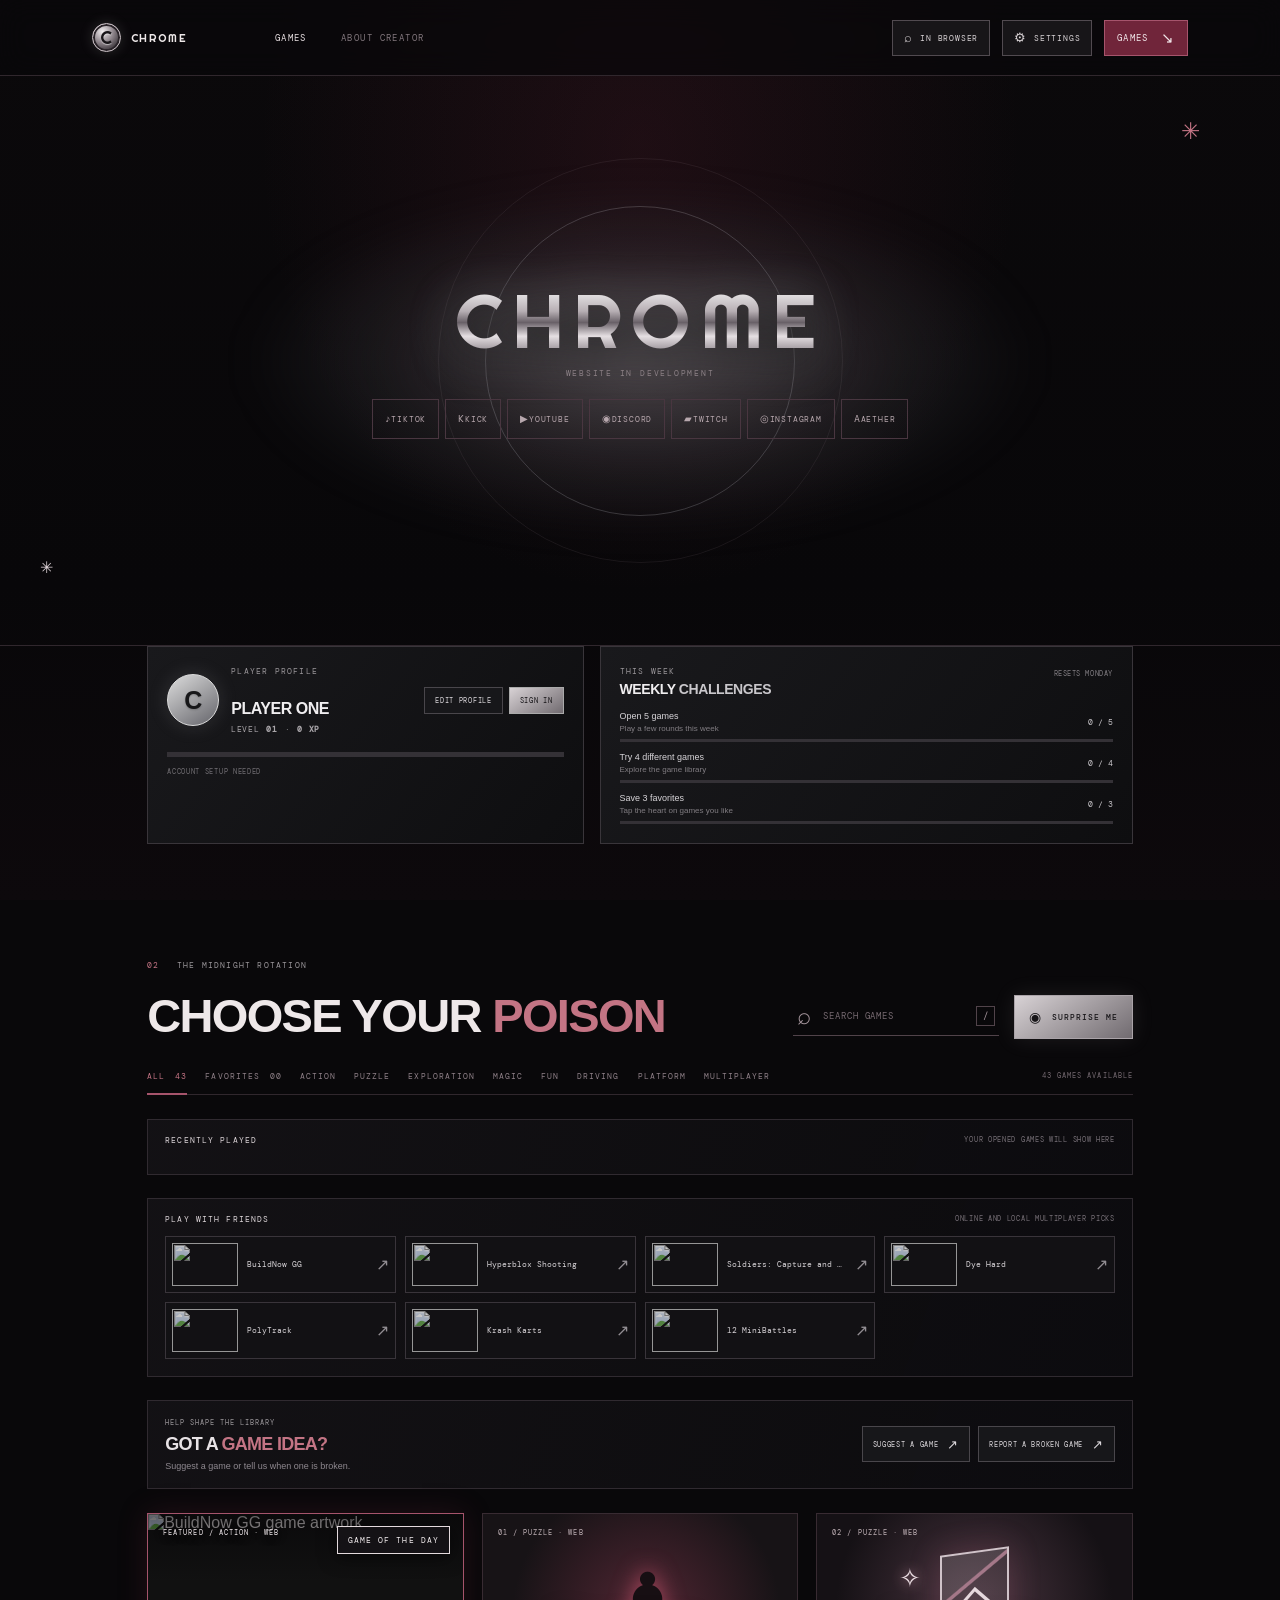
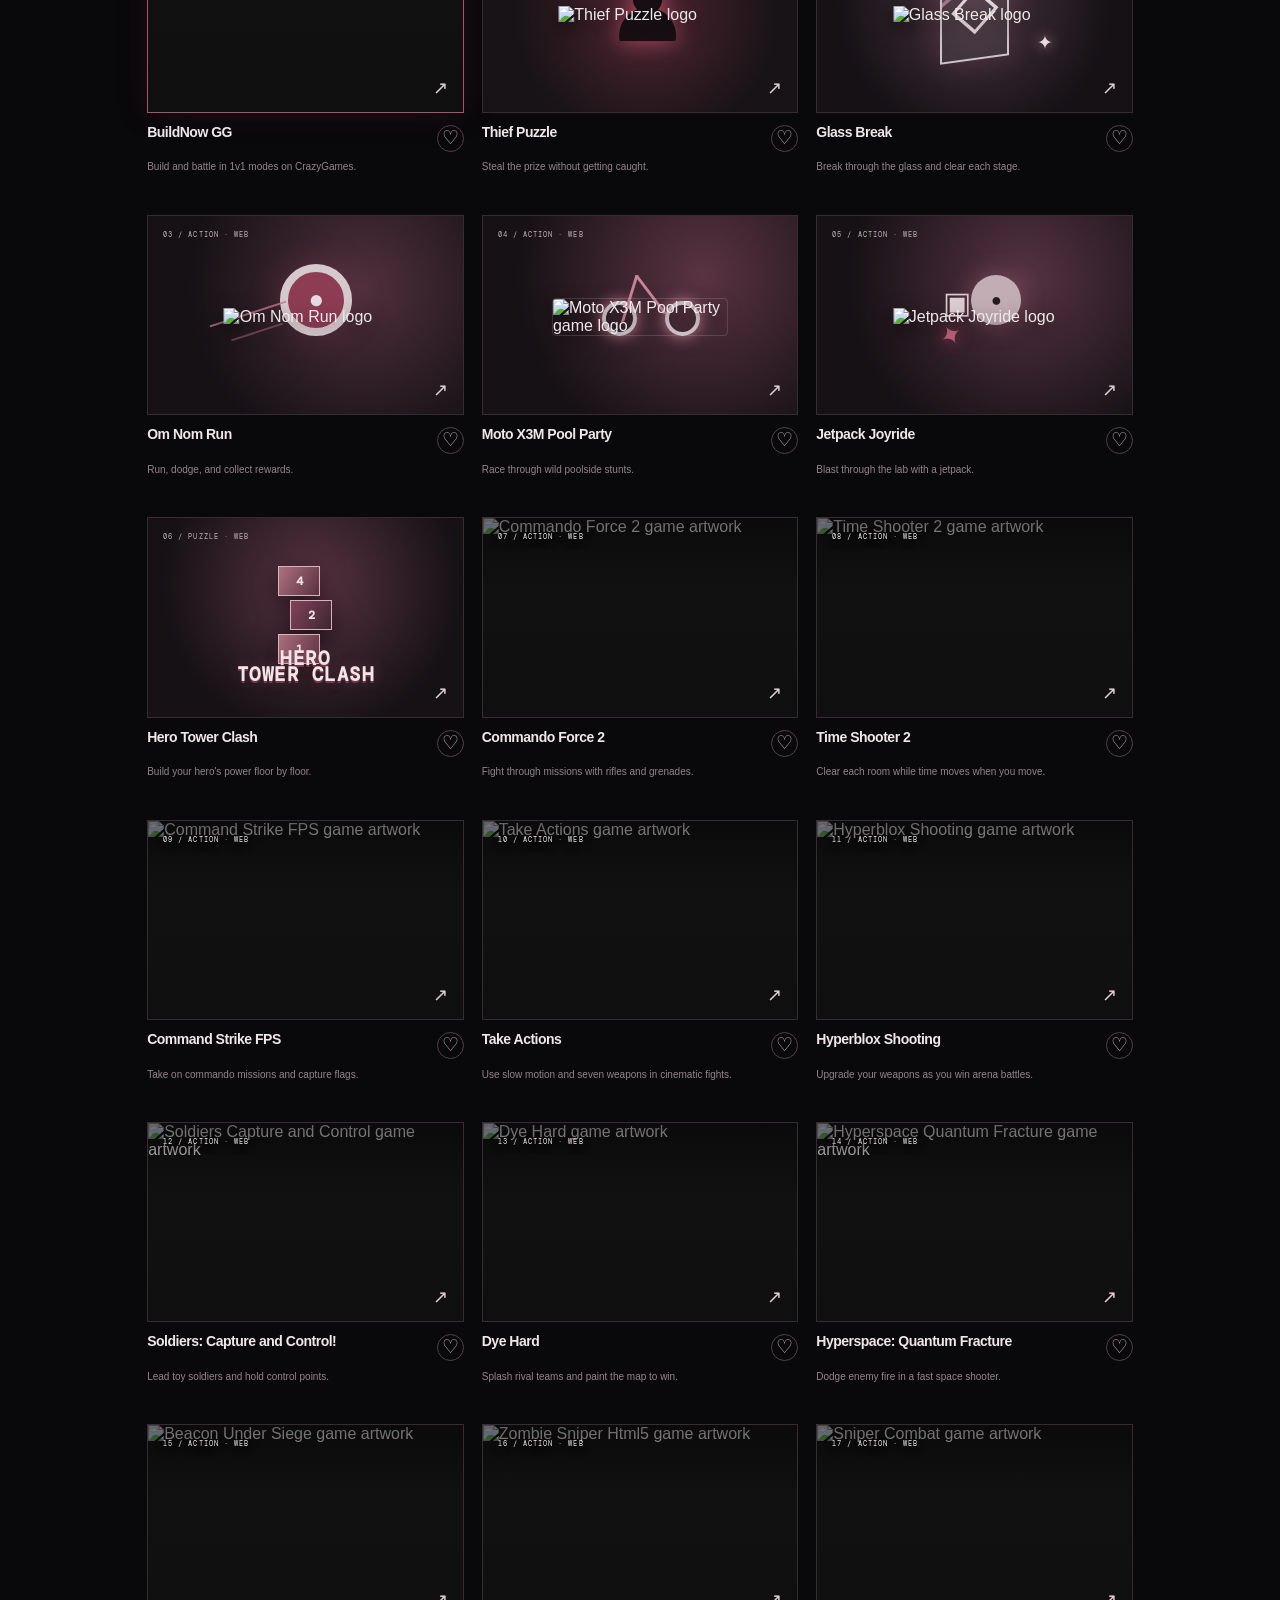
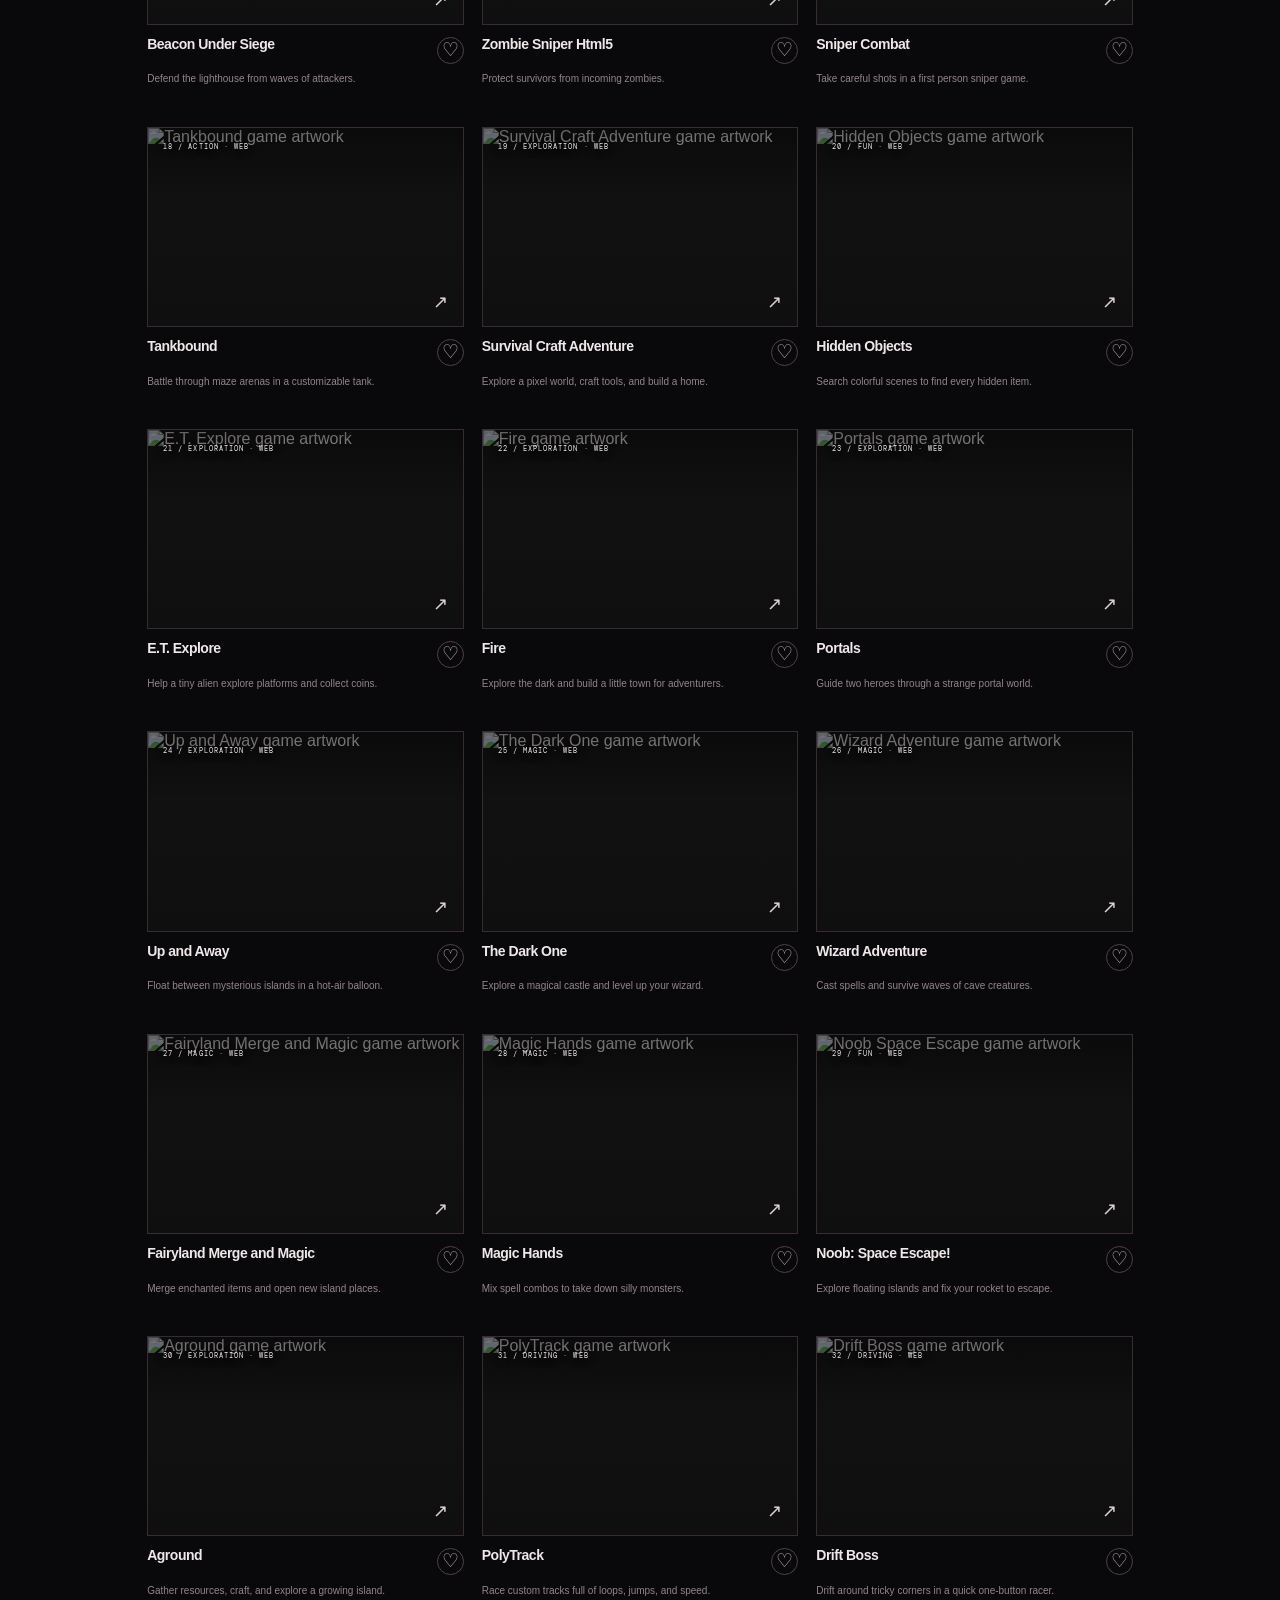
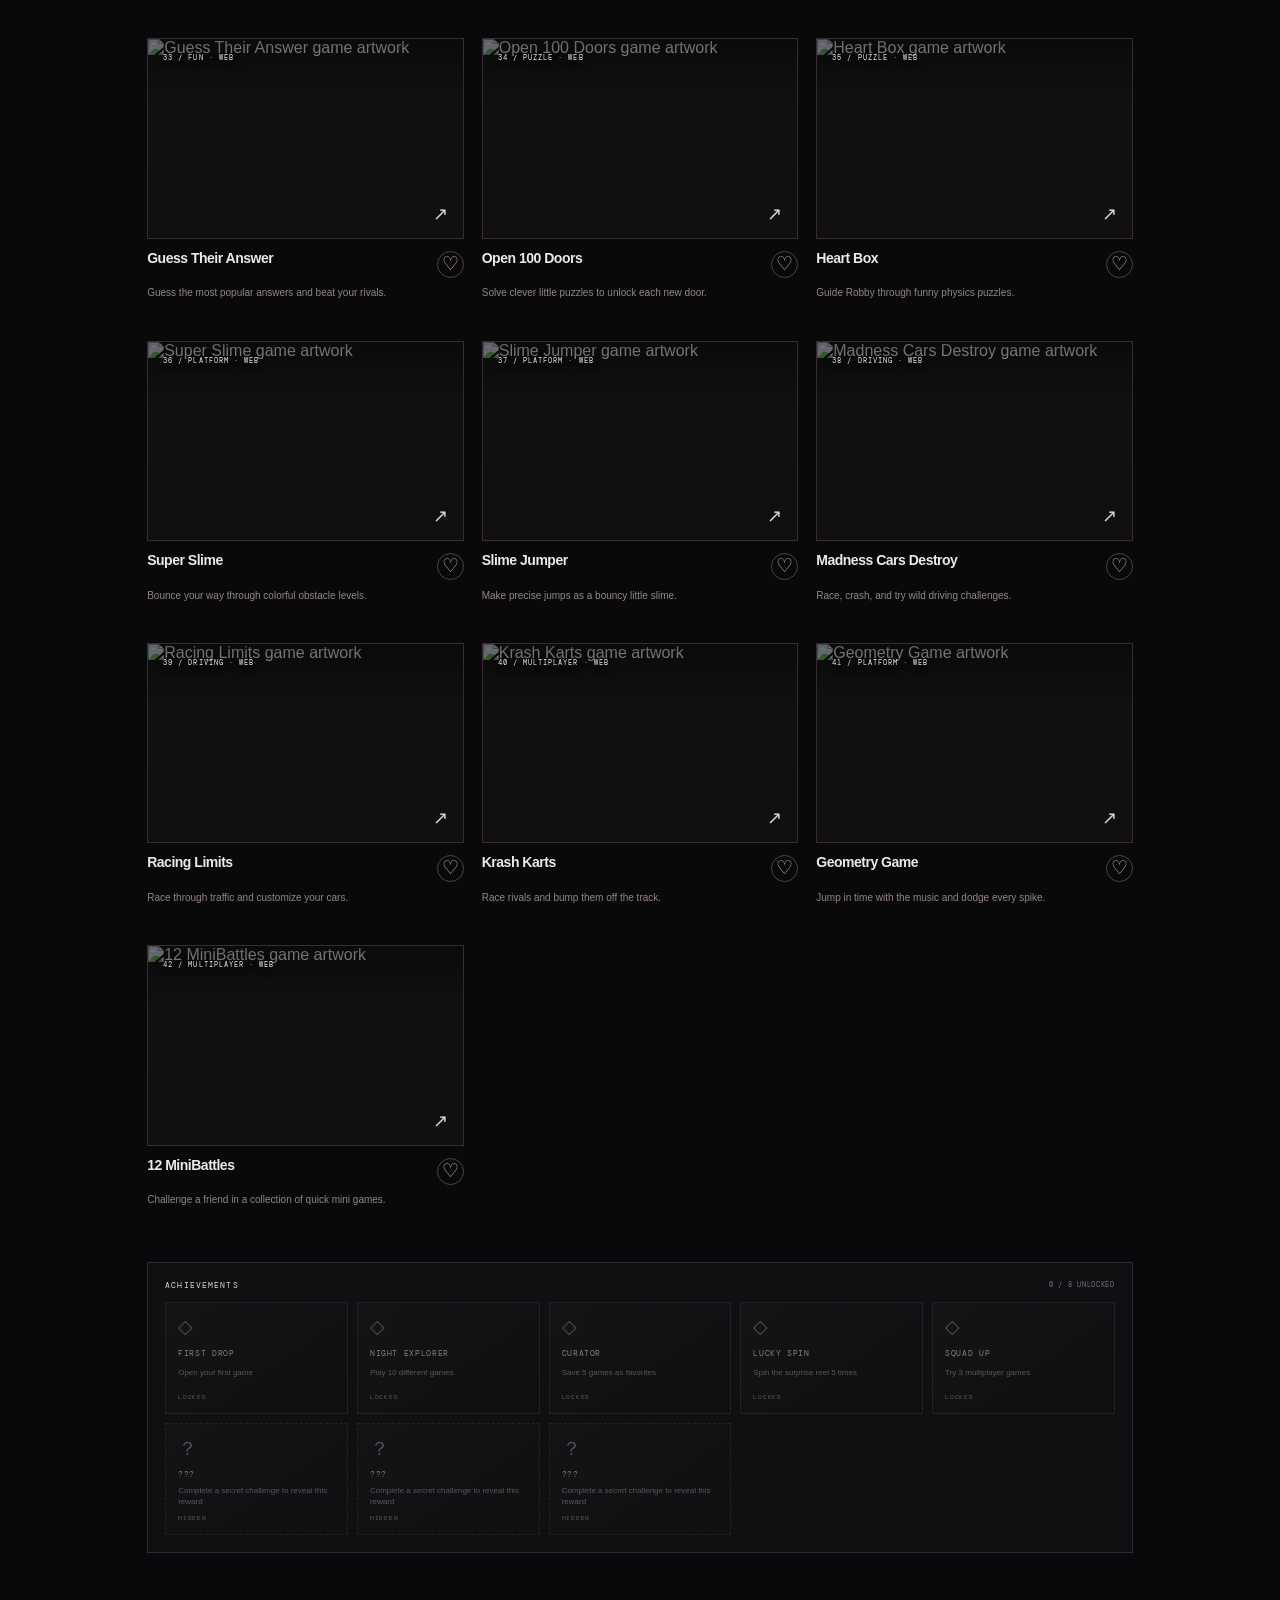
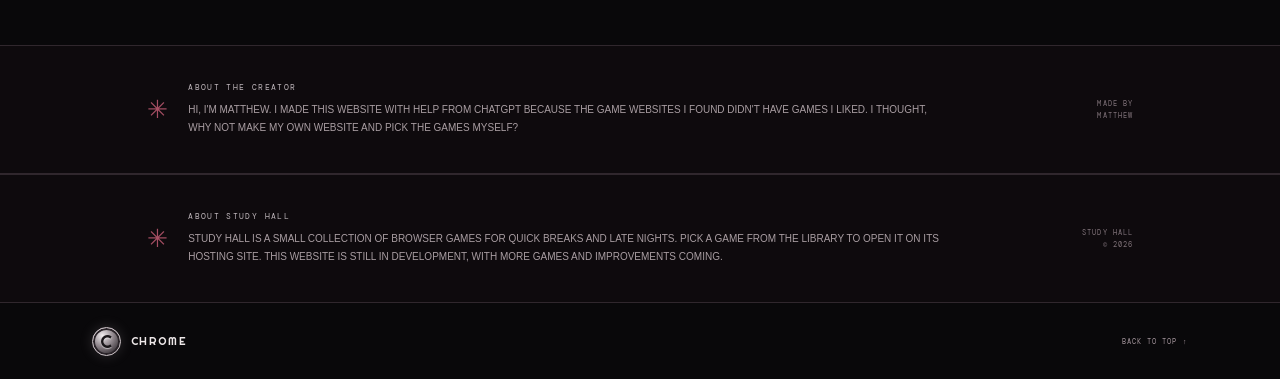
==== chrome.html @ 9272f856 "Refresh CHROME browser script cache" ====
<!doctype html>
<html lang="en">
<head>
  <meta charset="utf-8">
  <meta name="viewport" content="width=device-width, initial-scale=1">
  <meta name="theme-color" content="#100b0e">
  <meta name="description" content="Browser games for after hours.">
  <title>CHROME</title>
  <link rel="preconnect" href="https://fonts.googleapis.com">
  <link rel="preconnect" href="https://fonts.gstatic.com" crossorigin>
  <link href="https://fonts.googleapis.com/css2?family=Bebas+Neue&family=DM+Mono:wght@400;500&family=Righteous&family=Space+Grotesk:wght@400;500;600;700&display=swap" rel="stylesheet">
  <link rel="stylesheet" href="style.css?v=20261030-tabs-v1">
</head>
<body>
  <div class="starfield" aria-hidden="true"></div>
  <header class="topbar">
    <a class="brand" href="#top" aria-label="Chrome home"><span class="brand-mark chrome-mark">C</span><span>CHROME</span></a>
    <nav aria-label="Main navigation"><a class="active" href="#games">GAMES</a><a href="#about-creator">ABOUT CREATOR</a></nav>
    <div class="top-actions"><button class="settings-button in-browser-button" id="in-browser-button" type="button"><span aria-hidden="true">⌕</span> IN BROWSER</button><button class="settings-button" id="settings-button" type="button"><span aria-hidden="true">⚙</span> SETTINGS</button><a class="corner-games" href="#games">GAMES <span>↘</span></a></div>
  </header>

  <main id="top">
    <section class="hero">
      <div class="hero-art" aria-label="Chrome wordmark"><div class="orbit orbit-one"></div><div class="orbit orbit-two"></div><div class="spark s1">✳</div><div class="spark s2">✳</div><div class="chrome-emblem"><span class="chrome-word">CHROME</span><span class="development-note">WEBSITE IN DEVELOPMENT</span><div class="social-links" aria-label="Social media and apps"><a href="https://www.tiktok.com/"><span>♪</span> TIKTOK</a><a href="https://kick.com/"><span>K</span> KICK</a><a href="https://www.youtube.com/"><span>▶</span> YOUTUBE</a><a href="https://discord.com/"><span>◉</span> DISCORD</a><a href="https://www.twitch.tv/"><span>▰</span> TWITCH</a><a href="https://www.instagram.com/"><span>◎</span> INSTAGRAM</a><a href="https://aether.cx/media/tmdb-movie-1083381-backrooms"><span>A</span> AETHER</a></div></div></div>
    </section>

    <section class="player-dashboard" aria-label="Player profile and weekly challenges"><article class="profile-card"><div class="profile-top"><div class="profile-identity"><div class="profile-avatar" id="profile-avatar" aria-hidden="true">C</div><div><p class="eyebrow">PLAYER PROFILE</p><h2 id="profile-name">PLAYER ONE</h2><p class="profile-level">LEVEL <b id="profile-level">01</b><span>·</span><b id="profile-xp">0 XP</b></p></div></div><div class="profile-actions"><button id="edit-profile" class="edit-profile" type="button">EDIT PROFILE</button><button id="account-button" class="edit-profile account-button" type="button">SIGN IN</button></div></div><div class="xp-track" aria-label="Level progress"><span id="xp-fill"></span></div><p class="profile-save-note" id="account-status">PROGRESS SAVED ON THIS DEVICE</p></article><article class="challenge-panel"><div class="challenge-heading"><div><p class="eyebrow">THIS WEEK</p><h2>WEEKLY <em>CHALLENGES</em></h2></div><span class="challenge-reset">RESETS MONDAY</span></div><div id="challenge-list" class="challenge-list"></div></article></section>

    <section class="games-section" id="games">
      <div class="section-head"><div><p class="eyebrow"><span>02</span> THE MIDNIGHT ROTATION</p><h2>CHOOSE YOUR <em>POISON</em></h2></div><div class="section-tools"><label class="search"><span>⌕</span><input id="search" type="search" placeholder="SEARCH GAMES" aria-label="Search games"><kbd>/</kbd></label><button class="surprise-button" id="surprise-button" type="button"><span aria-hidden="true">◉</span> SURPRISE ME</button></div></div>
      <div class="filters" role="group" aria-label="Game collection"><button class="filter selected" data-filter="all">ALL <small>43</small></button><button class="filter" data-filter="favorites">FAVORITES <small class="favorite-count">00</small></button><button class="filter" data-filter="action">ACTION</button><button class="filter" data-filter="puzzle">PUZZLE</button><button class="filter" data-filter="exploration">EXPLORATION</button><button class="filter" data-filter="magic">MAGIC</button><button class="filter" data-filter="fun">FUN</button><button class="filter" data-filter="driving">DRIVING</button><button class="filter" data-filter="platform">PLATFORM</button><button class="filter" data-filter="multiplayer">MULTIPLAYER</button><span class="results">43 GAMES AVAILABLE</span></div>
      <section class="recent-section" aria-labelledby="recent-title"><div class="recent-head"><h3 id="recent-title">RECENTLY PLAYED</h3><span id="recent-note">YOUR OPENED GAMES WILL SHOW HERE</span></div><div class="recent-grid" id="recent-grid"></div></section>
      <section class="friends-section" aria-labelledby="friends-title"><div class="recent-head"><h3 id="friends-title">PLAY WITH FRIENDS</h3><span>ONLINE AND LOCAL MULTIPLAYER PICKS</span></div><div class="friends-grid" id="multiplayer-grid"></div></section>
      <section class="feedback-section" aria-labelledby="feedback-title"><div><p class="eyebrow">HELP SHAPE THE LIBRARY</p><h3 id="feedback-title">GOT A <em>GAME IDEA?</em></h3><p>Suggest a game or tell us when one is broken.</p></div><div class="feedback-actions"><button id="suggest-game-button" class="edit-profile" type="button">SUGGEST A GAME <span>↗</span></button><button id="report-game-button" class="edit-profile" type="button">REPORT A BROKEN GAME <span>↗</span></button></div></section>
      <div class="grid compact" id="game-grid">
        <article class="game-card game-of-day" data-category="action" data-name="action multiplayer buildnow gg shooter building"><a class="card-art photo-card" href="https://www.crazygames.com/game/buildnow-gg" target="_blank" rel="noopener noreferrer" aria-label="Play BuildNow GG, game of the day"><img class="game-photo" src="https://imgs.crazygames.com/buildnow-gg_16x9/20251229084241/buildnow-gg_16x9-cover?fit=crop&amp;height=630&amp;metadata=none&amp;quality=100&amp;width=1200" alt="BuildNow GG game artwork" loading="lazy"><span class="game-day-badge">GAME OF THE DAY</span><span class="art-label">FEATURED / ACTION · WEB</span><span class="art-arrow">↗</span></a><div class="card-meta"><div><h3>BuildNow GG</h3><p>Build and battle in 1v1 modes on CrazyGames.</p></div><span class="play-icon">↗</span></div></article>
        <article class="game-card" data-category="puzzle" data-name="thief puzzle"><a class="card-art art-thief" href="https://play.famobi.com/thief-puzzle" target="_blank" rel="noopener noreferrer" aria-label="Play Thief Puzzle"><span class="art-label">01 / PUZZLE · WEB</span><div class="thief-silhouette">♟</div><img class="game-logo" src="https://ik.imagekit.io/sjyfpsp1n/marketing/featuredGames/thief-puzzle/logo.png" alt="Thief Puzzle logo" loading="lazy"><span class="art-arrow">↗</span></a><div class="card-meta"><div><h3>Thief Puzzle</h3><p>Steal the prize without getting caught.</p></div><span class="play-icon">↗</span></div></article>
        <article class="game-card" data-category="puzzle" data-name="glass break"><a class="card-art art-glass" href="https://play.famobi.com/glass-break" target="_blank" rel="noopener noreferrer" aria-label="Play Glass Break"><span class="art-label">02 / PUZZLE · WEB</span><span class="glass-pane">◇</span><span class="glass-shard shard-one">✧</span><span class="glass-shard shard-two">✦</span><img class="game-logo" src="https://ik.imagekit.io/sjyfpsp1n/marketing/featuredGames/glass-break/logo.png" alt="Glass Break logo" loading="lazy"><span class="art-arrow">↗</span></a><div class="card-meta"><div><h3>Glass Break</h3><p>Break through the glass and clear each stage.</p></div><span class="play-icon">↗</span></div></article>
        <article class="game-card" data-category="action" data-name="om nom run runner"><a class="card-art art-omnom" href="https://play.famobi.com/om-nom-run" target="_blank" rel="noopener noreferrer" aria-label="Play Om Nom Run"><span class="art-label">03 / ACTION · WEB</span><span class="omnom-character">●</span><span class="run-trail trail-one"></span><span class="run-trail trail-two"></span><img class="game-logo" src="https://ik.imagekit.io/sjyfpsp1n/marketing/featuredGames/om-nom-run/logo.png?v2" alt="Om Nom Run logo" loading="lazy"><span class="art-arrow">↗</span></a><div class="card-meta"><div><h3>Om Nom Run</h3><p>Run, dodge, and collect rewards.</p></div><span class="play-icon">↗</span></div></article>
        <article class="game-card" data-category="action" data-name="moto x3m pool party motorcycle"><a class="card-art art-moto" href="https://play.famobi.com/moto-x3m-pool-party" target="_blank" rel="noopener noreferrer" aria-label="Play Moto X3M Pool Party"><span class="art-label">04 / ACTION · WEB</span><span class="moto-wheel wheel-one"></span><span class="moto-wheel wheel-two"></span><span class="moto-frame">╱╲</span><img class="game-logo moto-logo" src="https://img.cdn.famobi.com/portal/html5games/images/tmp/MotoX3mPoolPartyTeaser.jpg" alt="Moto X3M Pool Party game logo" loading="lazy"><span class="art-arrow">↗</span></a><div class="card-meta"><div><h3>Moto X3M Pool Party</h3><p>Race through wild poolside stunts.</p></div><span class="play-icon">↗</span></div></article>
        <article class="game-card" data-category="action" data-name="jetpack joyride endless runner"><a class="card-art art-jetpack" href="https://openhtml5games.com/play/jetpack-joyride-pcp" target="_blank" rel="noopener noreferrer" aria-label="Play Jetpack Joyride"><span class="art-label">05 / ACTION · WEB</span><span class="jetpack-flame">✦</span><span class="jetpack-pack">▣</span><span class="jetpack-runner">●</span><img class="game-logo" src="https://www.vhv.rs/dpng/d/314-3144419_jetpack-joyride-logo-transparent-hd-png-download.png" alt="Jetpack Joyride logo" loading="lazy"><span class="art-arrow">↗</span></a><div class="card-meta"><div><h3>Jetpack Joyride</h3><p>Blast through the lab with a jetpack.</p></div><span class="play-icon">↗</span></div></article>
        <article class="game-card" data-category="puzzle" data-name="hero tower clash math tower"><a class="card-art art-hero-tower" href="https://www.y8.com/games/hero_tower_clash" target="_blank" rel="noopener noreferrer" aria-label="Play Hero Tower Clash"><span class="art-label">06 / PUZZLE · WEB</span><span class="tower-stack"><i>4</i><i>2</i><i>1</i></span><span class="hero-tower-logo">HERO<br>TOWER CLASH</span><span class="art-arrow">↗</span></a><div class="card-meta"><div><h3>Hero Tower Clash</h3><p>Build your hero's power floor by floor.</p></div><span class="play-icon">↗</span></div></article>
        <article class="game-card" data-category="action" data-name="action fps shooter commando"><a class="card-art photo-card" href="https://www.y8.com/games/commando_force_2" target="_blank" rel="noopener noreferrer" aria-label="Play Commando Force 2"><img class="game-photo" src="https://cdn2.y8.com/cloudimage/412987/file/w380h285_webp-783a4650a756daac42bd37160ad5b52d.webp" alt="Commando Force 2 game artwork" loading="lazy"><span class="art-label">07 / ACTION · WEB</span><span class="art-arrow">↗</span></a><div class="card-meta"><div><h3>Commando Force 2</h3><p>Fight through missions with rifles and grenades.</p></div><span class="play-icon">↗</span></div></article>
        <article class="game-card" data-category="action" data-name="action fps shooter time"><a class="card-art photo-card" href="https://www.y8.com/games/time_shooter_2" target="_blank" rel="noopener noreferrer" aria-label="Play Time Shooter 2"><img class="game-photo" src="https://cdn2.y8.com/cloudimage/12407/file/w380h285_webp-2c04c01c9452a07173ac585e3efae030.webp" alt="Time Shooter 2 game artwork" loading="lazy"><span class="art-label">08 / ACTION · WEB</span><span class="art-arrow">↗</span></a><div class="card-meta"><div><h3>Time Shooter 2</h3><p>Clear each room while time moves when you move.</p></div><span class="play-icon">↗</span></div></article>
        <article class="game-card" data-category="action" data-name="action fps shooter commando"><a class="card-art photo-card" href="https://www.crazygames.com/game/command-strike-fps-iqh" target="_blank" rel="noopener noreferrer" aria-label="Play Command Strike FPS"><img class="game-photo" src="https://core.onlinegamesspot.com/storage/seo/01KNGSGE9YDT3BA37DMR0DE1HD.webp" alt="Command Strike FPS game artwork" loading="lazy"><span class="art-label">09 / ACTION · WEB</span><span class="art-arrow">↗</span></a><div class="card-meta"><div><h3>Command Strike FPS</h3><p>Take on commando missions and capture flags.</p></div><span class="play-icon">↗</span></div></article>
        <article class="game-card" data-category="action" data-name="action shooter third person"><a class="card-art photo-card" href="https://www.crazygames.com/game/take-actions" target="_blank" rel="noopener noreferrer" aria-label="Play Take Actions"><img class="game-photo" src="https://imgs.crazygames.com/take-actions_16x9/20251104044514/take-actions_16x9-cover?height=1200&amp;metadata=none&amp;quality=80" alt="Take Actions game artwork" loading="lazy"><span class="art-label">10 / ACTION · WEB</span><span class="art-arrow">↗</span></a><div class="card-meta"><div><h3>Take Actions</h3><p>Use slow motion and seven weapons in cinematic fights.</p></div><span class="play-icon">↗</span></div></article>
        <article class="game-card" data-category="action" data-name="action shooter multiplayer fps"><a class="card-art photo-card" href="https://www.crazygames.com/game/hyperblox-shooting" target="_blank" rel="noopener noreferrer" aria-label="Play Hyperblox Shooting"><img class="game-photo" src="https://imgs.crazygames.com/hyperblox-shooting_16x9/20250505053944/hyperblox-shooting_16x9-cover?fit=crop&amp;height=630&amp;metadata=none&amp;quality=85&amp;width=1200" alt="Hyperblox Shooting game artwork" loading="lazy"><span class="art-label">11 / ACTION · WEB</span><span class="art-arrow">↗</span></a><div class="card-meta"><div><h3>Hyperblox Shooting</h3><p>Upgrade your weapons as you win arena battles.</p></div><span class="play-icon">↗</span></div></article>
        <article class="game-card" data-category="action" data-name="action shooter soldiers strategy"><a class="card-art photo-card" href="https://www.crazygames.com/game/soldiers---capture-and-control" target="_blank" rel="noopener noreferrer" aria-label="Play Soldiers: Capture and Control"><img class="game-photo" src="https://sgames.org/image/game/da9c12d7-5107-4a84-a447-e582f19bb286.jpg" alt="Soldiers Capture and Control game artwork" loading="lazy"><span class="art-label">12 / ACTION · WEB</span><span class="art-arrow">↗</span></a><div class="card-meta"><div><h3>Soldiers: Capture and Control!</h3><p>Lead toy soldiers and hold control points.</p></div><span class="play-icon">↗</span></div></article>
        <article class="game-card" data-category="action" data-name="action shooter paintball multiplayer"><a class="card-art photo-card" href="https://www.crazygames.com/game/dye-hard" target="_blank" rel="noopener noreferrer" aria-label="Play Dye Hard"><img class="game-photo" src="https://imgs.crazygames.com/dye-hard_16x9/20260602092725/dye-hard_16x9-cover?height=1200&amp;metadata=none&amp;quality=80" alt="Dye Hard game artwork" loading="lazy"><span class="art-label">13 / ACTION · WEB</span><span class="art-arrow">↗</span></a><div class="card-meta"><div><h3>Dye Hard</h3><p>Splash rival teams and paint the map to win.</p></div><span class="play-icon">↗</span></div></article>
        <article class="game-card" data-category="action" data-name="action shooter space bullet hell"><a class="card-art photo-card" href="https://www.crazygames.com/game/hyperspace---quantum-fracture-fez" target="_blank" rel="noopener noreferrer" aria-label="Play Hyperspace: Quantum Fracture"><img class="game-photo" src="https://imgs.crazygames.com/hyperspace---quantum-fracture-fez_16x9/20250402083340/hyperspace---quantum-fracture-fez_16x9-cover?height=1200&amp;metadata=none&amp;quality=80" alt="Hyperspace Quantum Fracture game artwork" loading="lazy"><span class="art-label">14 / ACTION · WEB</span><span class="art-arrow">↗</span></a><div class="card-meta"><div><h3>Hyperspace: Quantum Fracture</h3><p>Dodge enemy fire in a fast space shooter.</p></div><span class="play-icon">↗</span></div></article>
        <article class="game-card" data-category="action" data-name="action shooter tower defense"><a class="card-art photo-card" href="https://www.crazygames.com/game/beacon-under-siege" target="_blank" rel="noopener noreferrer" aria-label="Play Beacon Under Siege"><img class="game-photo" src="https://imgs.crazygames.com/beacon-under-siege_16x9/20260625095608/beacon-under-siege_16x9-cover?fit=crop&amp;height=630&amp;metadata=none&amp;quality=85&amp;width=1200" alt="Beacon Under Siege game artwork" loading="lazy"><span class="art-label">15 / ACTION · WEB</span><span class="art-arrow">↗</span></a><div class="card-meta"><div><h3>Beacon Under Siege</h3><p>Defend the lighthouse from waves of attackers.</p></div><span class="play-icon">↗</span></div></article>
        <article class="game-card" data-category="action" data-name="action shooter sniper zombie"><a class="card-art photo-card" href="https://www.y8.com/games/zombie_sniper" target="_blank" rel="noopener noreferrer" aria-label="Play Zombie Sniper Html5"><img class="game-photo" src="https://cdn2.y8.com/cloudimage/31135/file/w380h285_webp-4441f187250c9caab54fbd7deadd491e.webp" alt="Zombie Sniper Html5 game artwork" loading="lazy"><span class="art-label">16 / ACTION · WEB</span><span class="art-arrow">↗</span></a><div class="card-meta"><div><h3>Zombie Sniper Html5</h3><p>Protect survivors from incoming zombies.</p></div><span class="play-icon">↗</span></div></article>
        <article class="game-card" data-category="action" data-name="action shooter sniper fps"><a class="card-art photo-card" href="https://www.y8.com/games/sniper_combat" target="_blank" rel="noopener noreferrer" aria-label="Play Sniper Combat"><img class="game-photo" src="https://cdn2.y8.com/cloudimage/23901/file/w380h285_webp-a17223e89c80c492c5cbcf6a9eb6decb.webp" alt="Sniper Combat game artwork" loading="lazy"><span class="art-label">17 / ACTION · WEB</span><span class="art-arrow">↗</span></a><div class="card-meta"><div><h3>Sniper Combat</h3><p>Take careful shots in a first person sniper game.</p></div><span class="play-icon">↗</span></div></article>
        <article class="game-card" data-category="action" data-name="action shooter tank war"><a class="card-art photo-card" href="https://www.y8.com/games/tankbound" target="_blank" rel="noopener noreferrer" aria-label="Play Tankbound"><img class="game-photo" src="https://cdn2.y8.com/cloudimage/403443/file/w380h285_webp-e6812ad4c7e5c594be374d59df237d89.webp" alt="Tankbound game artwork" loading="lazy"><span class="art-label">18 / ACTION · WEB</span><span class="art-arrow">↗</span></a><div class="card-meta"><div><h3>Tankbound</h3><p>Battle through maze arenas in a customizable tank.</p></div><span class="play-icon">↗</span></div></article>
        <article class="game-card" data-category="exploration" data-name="exploration adventure crafting survival"><a class="card-art photo-card" href="https://www.crazygames.com/game/survival-craft-adventure" target="_blank" rel="noopener noreferrer" aria-label="Play Survival Craft Adventure"><img class="game-photo" src="https://imgs.crazygames.com/survival-craft-adventure_16x9/20240126052113/survival-craft-adventure_16x9-cover?height=1200&amp;metadata=none&amp;quality=80" alt="Survival Craft Adventure game artwork" loading="lazy"><span class="art-label">19 / EXPLORATION · WEB</span><span class="art-arrow">↗</span></a><div class="card-meta"><div><h3>Survival Craft Adventure</h3><p>Explore a pixel world, craft tools, and build a home.</p></div><span class="play-icon">↗</span></div></article>
        <article class="game-card" data-category="fun" data-name="fun exploration hidden objects puzzle"><a class="card-art photo-card" href="https://www.crazygames.com/game/hidden-objects" target="_blank" rel="noopener noreferrer" aria-label="Play Hidden Objects"><img class="game-photo" src="https://imgs.crazygames.com/hidden-objects_1x1/20250505042912/hidden-objects_1x1-cover?format=auto&amp;metadata=none&amp;quality=100&amp;width=1200" alt="Hidden Objects game artwork" loading="lazy"><span class="art-label">20 / FUN · WEB</span><span class="art-arrow">↗</span></a><div class="card-meta"><div><h3>Hidden Objects</h3><p>Search colorful scenes to find every hidden item.</p></div><span class="play-icon">↗</span></div></article>
        <article class="game-card" data-category="exploration" data-name="exploration alien platform adventure"><a class="card-art photo-card" href="https://www.y8.com/games/e_t_explore" target="_blank" rel="noopener noreferrer" aria-label="Play E.T. Explore"><img class="game-photo" src="https://cdn2.y8.com/cloudimage/52911/file/w380h285_webp-29b66a169690a3001f1dc50a6667fb7f.webp" alt="E.T. Explore game artwork" loading="lazy"><span class="art-label">21 / EXPLORATION · WEB</span><span class="art-arrow">↗</span></a><div class="card-meta"><div><h3>E.T. Explore</h3><p>Help a tiny alien explore platforms and collect coins.</p></div><span class="play-icon">↗</span></div></article>
        <article class="game-card" data-category="exploration" data-name="exploration fire town building adventure"><a class="card-art photo-card" href="https://www.y8.com/games/fire_exploration" target="_blank" rel="noopener noreferrer" aria-label="Play Fire"><img class="game-photo" src="https://cdn2.y8.com/cloudimage/2841/file/w380h285_webp-3d1478f49137ecbd15e99029dc8e402d.webp" alt="Fire game artwork" loading="lazy"><span class="art-label">22 / EXPLORATION · WEB</span><span class="art-arrow">↗</span></a><div class="card-meta"><div><h3>Fire</h3><p>Explore the dark and build a little town for adventurers.</p></div><span class="play-icon">↗</span></div></article>
        <article class="game-card" data-category="exploration" data-name="exploration portals platform puzzle"><a class="card-art photo-card" href="https://www.y8.com/games/portals_html5" target="_blank" rel="noopener noreferrer" aria-label="Play Portals"><img class="game-photo" src="https://cdn2.y8.com/cloudimage/23285/file/w380h285_webp-1ee05b41fd8ce5d17334f38f80e30e63.webp" alt="Portals game artwork" loading="lazy"><span class="art-label">23 / EXPLORATION · WEB</span><span class="art-arrow">↗</span></a><div class="card-meta"><div><h3>Portals</h3><p>Guide two heroes through a strange portal world.</p></div><span class="play-icon">↗</span></div></article>
        <article class="game-card" data-category="exploration" data-name="exploration flying balloon islands adventure"><a class="card-art photo-card" href="https://www.y8.com/games/up_and_away_html5" target="_blank" rel="noopener noreferrer" aria-label="Play Up and Away"><img class="game-photo" src="https://img.y8.com/cloud/v2-y8-thumbs-small-thumbnails-001/180995/small.gif" alt="Up and Away game artwork" loading="lazy"><span class="art-label">24 / EXPLORATION · WEB</span><span class="art-arrow">↗</span></a><div class="card-meta"><div><h3>Up and Away</h3><p>Float between mysterious islands in a hot-air balloon.</p></div><span class="play-icon">↗</span></div></article>
        <article class="game-card" data-category="magic" data-name="magic wizard fantasy adventure"><a class="card-art photo-card" href="https://www.y8.com/games/the_dark_one" target="_blank" rel="noopener noreferrer" aria-label="Play The Dark One"><img class="game-photo" src="https://cdn2.y8.com/cloudimage/14059/file/w180h135_webp-212372fd2884baa06c7db3b80fed1258.webp" alt="The Dark One game artwork" loading="lazy"><span class="art-label">25 / MAGIC · WEB</span><span class="art-arrow">↗</span></a><div class="card-meta"><div><h3>The Dark One</h3><p>Explore a magical castle and level up your wizard.</p></div><span class="play-icon">↗</span></div></article>
        <article class="game-card" data-category="magic" data-name="magic wizard adventure monsters"><a class="card-art photo-card" href="https://www.y8.com/games/wizard_adventure" target="_blank" rel="noopener noreferrer" aria-label="Play Wizard Adventure"><img class="game-photo" src="https://cdn2.y8.com/cloudimage/15691/file/w380h285_webp-d19821ce3a5e89c27cb042d6a17bba81.webp" alt="Wizard Adventure game artwork" loading="lazy"><span class="art-label">26 / MAGIC · WEB</span><span class="art-arrow">↗</span></a><div class="card-meta"><div><h3>Wizard Adventure</h3><p>Cast spells and survive waves of cave creatures.</p></div><span class="play-icon">↗</span></div></article>
        <article class="game-card" data-category="magic" data-name="magic fairies fairyland merge adventure"><a class="card-art photo-card" href="https://www.y8.com/games/fairyland_merge_magic" target="_blank" rel="noopener noreferrer" aria-label="Play Fairyland Merge and Magic"><img class="game-photo" src="https://cdn2.y8.com/cloudimage/35913/file/w380h285_webp-7fd7db20e164aeeb7d07dcd510ea2eb7.webp" alt="Fairyland Merge and Magic game artwork" loading="lazy"><span class="art-label">27 / MAGIC · WEB</span><span class="art-arrow">↗</span></a><div class="card-meta"><div><h3>Fairyland Merge and Magic</h3><p>Merge enchanted items and open new island places.</p></div><span class="play-icon">↗</span></div></article>
        <article class="game-card" data-category="magic" data-name="magic hands wizard spells fun"><a class="card-art photo-card" href="https://www.crazygames.com/game/magic-hands" target="_blank" rel="noopener noreferrer" aria-label="Play Magic Hands"><img class="game-photo" src="https://imgs.crazygames.com/magic-hands_16x9/20260120122716/magic-hands_16x9-cover?fit=crop&amp;height=630&amp;metadata=none&amp;quality=100&amp;width=1200" alt="Magic Hands game artwork" loading="lazy"><span class="art-label">28 / MAGIC · WEB</span><span class="art-arrow">↗</span></a><div class="card-meta"><div><h3>Magic Hands</h3><p>Mix spell combos to take down silly monsters.</p></div><span class="play-icon">↗</span></div></article>
        <article class="game-card" data-category="fun" data-name="fun exploration space escape crafting"><a class="card-art photo-card" href="https://www.crazygames.com/game/noob-space-escape-hni" target="_blank" rel="noopener noreferrer" aria-label="Play Noob: Space Escape"><img class="game-photo" src="https://imgs.crazygames.com/noob-space-escape-hni_16x9/20250912061420/noob-space-escape-hni_16x9-cover?height=1200&amp;metadata=none&amp;quality=80" alt="Noob Space Escape game artwork" loading="lazy"><span class="art-label">29 / FUN · WEB</span><span class="art-arrow">↗</span></a><div class="card-meta"><div><h3>Noob: Space Escape!</h3><p>Explore floating islands and fix your rocket to escape.</p></div><span class="play-icon">↗</span></div></article>
        <article class="game-card" data-category="exploration" data-name="exploration survival crafting adventure"><a class="card-art photo-card" href="https://www.crazygames.com/game/aground" target="_blank" rel="noopener noreferrer" aria-label="Play Aground"><img class="game-photo" src="https://images.squarespace-cdn.com/content/v1/58bc9fcf17bffc35906b2c61/1695649179679-EBUJRMU6REI9BYP2AW11/Aground%2Bsquare.png" alt="Aground game artwork" loading="lazy"><span class="art-label">30 / EXPLORATION · WEB</span><span class="art-arrow">↗</span></a><div class="card-meta"><div><h3>Aground</h3><p>Gather resources, craft, and explore a growing island.</p></div><span class="play-icon">↗</span></div></article>
        <article class="game-card" data-category="driving" data-name="driving racing polytrack cars"><a class="card-art photo-card" href="https://www.crazygames.com/game/polytrack" target="_blank" rel="noopener noreferrer" aria-label="Play PolyTrack"><img class="game-photo" src="https://imgs.crazygames.com/polytrack_16x9/20260310095956/polytrack_16x9-cover?height=1200&amp;metadata=none&amp;quality=80" alt="PolyTrack game artwork" loading="lazy"><span class="art-label">31 / DRIVING · WEB</span><span class="art-arrow">↗</span></a><div class="card-meta"><div><h3>PolyTrack</h3><p>Race custom tracks full of loops, jumps, and speed.</p></div><span class="play-icon">↗</span></div></article>
        <article class="game-card" data-category="driving" data-name="driving racing drift boss cars"><a class="card-art photo-card" href="https://www.crazygames.com/game/drift-boss" target="_blank" rel="noopener noreferrer" aria-label="Play Drift Boss"><img class="game-photo" src="https://imgs.crazygames.com/drift-boss_16x9/20260209092420/drift-boss_16x9-cover?height=1200&amp;metadata=none&amp;quality=80" alt="Drift Boss game artwork" loading="lazy"><span class="art-label">32 / DRIVING · WEB</span><span class="art-arrow">↗</span></a><div class="card-meta"><div><h3>Drift Boss</h3><p>Drift around tricky corners in a quick one-button racer.</p></div><span class="play-icon">↗</span></div></article>
        <article class="game-card" data-category="fun" data-name="fun quiz guess answer multiplayer"><a class="card-art photo-card" href="https://www.crazygames.com/game/guess-their-answer" target="_blank" rel="noopener noreferrer" aria-label="Play Guess Their Answer"><img class="game-photo" src="https://imgs.crazygames.com/guess-their-answer_16x9/20241122084004/guess-their-answer_16x9-cover?quality=80" alt="Guess Their Answer game artwork" loading="lazy"><span class="art-label">33 / FUN · WEB</span><span class="art-arrow">↗</span></a><div class="card-meta"><div><h3>Guess Their Answer</h3><p>Guess the most popular answers and beat your rivals.</p></div><span class="play-icon">↗</span></div></article>
        <article class="game-card" data-category="puzzle" data-name="puzzle open 100 doors logic"><a class="card-art photo-card" href="https://www.crazygames.com/game/open-100-doors" target="_blank" rel="noopener noreferrer" aria-label="Play Open 100 Doors"><img class="game-photo" src="https://imgs.crazygames.com/open-100-doors/20220915183643/open-100-doors-cover?height=1200&amp;metadata=none&amp;quality=80" alt="Open 100 Doors game artwork" loading="lazy"><span class="art-label">34 / PUZZLE · WEB</span><span class="art-arrow">↗</span></a><div class="card-meta"><div><h3>Open 100 Doors</h3><p>Solve clever little puzzles to unlock each new door.</p></div><span class="play-icon">↗</span></div></article>
        <article class="game-card" data-category="puzzle" data-name="puzzle heart box physics robot"><a class="card-art photo-card" href="https://www.crazygames.com/game/heart-box" target="_blank" rel="noopener noreferrer" aria-label="Play Heart Box"><img class="game-photo" src="https://imgs.crazygames.com/heart-box_16x9/20231025101832/heart-box_16x9-cover?fit=crop&amp;height=630&amp;metadata=none&amp;quality=100&amp;width=1200" alt="Heart Box game artwork" loading="lazy"><span class="art-label">35 / PUZZLE · WEB</span><span class="art-arrow">↗</span></a><div class="card-meta"><div><h3>Heart Box</h3><p>Guide Robby through funny physics puzzles.</p></div><span class="play-icon">↗</span></div></article>
        <article class="game-card" data-category="platform" data-name="platform super slime adventure"><a class="card-art photo-card" href="https://www.crazygames.com/game/super-slime-mqf" target="_blank" rel="noopener noreferrer" aria-label="Play Super Slime"><img class="game-photo" src="https://imgs.crazygames.com/super-slime-mqf_16x9/20250403064250/super-slime-mqf_16x9-cover?fit=crop&amp;height=630&amp;metadata=none&amp;quality=100&amp;width=1200" alt="Super Slime game artwork" loading="lazy"><span class="art-label">36 / PLATFORM · WEB</span><span class="art-arrow">↗</span></a><div class="card-meta"><div><h3>Super Slime</h3><p>Bounce your way through colorful obstacle levels.</p></div><span class="play-icon">↗</span></div></article>
        <article class="game-card" data-category="platform" data-name="platform slime jumper arcade"><a class="card-art photo-card" href="https://www.crazygames.com/game/slime-jumper-cjb" target="_blank" rel="noopener noreferrer" aria-label="Play Slime Jumper"><img class="game-photo" src="https://imgs.crazygames.com/slime-jumper-cjb_16x9/20250203072436/slime-jumper-cjb_16x9-cover?fit=crop&amp;height=630&amp;metadata=none&amp;quality=100&amp;width=1200" alt="Slime Jumper game artwork" loading="lazy"><span class="art-label">37 / PLATFORM · WEB</span><span class="art-arrow">↗</span></a><div class="card-meta"><div><h3>Slime Jumper</h3><p>Make precise jumps as a bouncy little slime.</p></div><span class="play-icon">↗</span></div></article>
        <article class="game-card" data-category="driving" data-name="driving madness cars destroy"><a class="card-art photo-card" href="https://www.crazygames.com/game/madness-car-destroy" target="_blank" rel="noopener noreferrer" aria-label="Play Madness Cars Destroy"><img class="game-photo" src="https://imgs.crazygames.com/madness-car-destroy_16x9/20250218081013/madness-car-destroy_16x9-cover?height=1200&amp;metadata=none&amp;quality=80" alt="Madness Cars Destroy game artwork" loading="lazy"><span class="art-label">38 / DRIVING · WEB</span><span class="art-arrow">↗</span></a><div class="card-meta"><div><h3>Madness Cars Destroy</h3><p>Race, crash, and try wild driving challenges.</p></div><span class="play-icon">↗</span></div></article>
        <article class="game-card" data-category="driving" data-name="driving racing limits highway cars"><a class="card-art photo-card" href="https://www.crazygames.com/game/racing-limits" target="_blank" rel="noopener noreferrer" aria-label="Play Racing Limits"><img class="game-photo" src="https://scratchgamesonline.io/data/image/game/racing-limits/racing-limits.png" alt="Racing Limits game artwork" loading="lazy"><span class="art-label">39 / DRIVING · WEB</span><span class="art-arrow">↗</span></a><div class="card-meta"><div><h3>Racing Limits</h3><p>Race through traffic and customize your cars.</p></div><span class="play-icon">↗</span></div></article>
        <article class="game-card" data-category="multiplayer" data-name="multiplayer krash karts racing"><a class="card-art photo-card" href="https://www.crazygames.com/game/krash-karts" target="_blank" rel="noopener noreferrer" aria-label="Play Krash Karts"><img class="game-photo" src="https://imgs.crazygames.com/krash-karts_1x1/20260220042004/krash-karts_1x1-cover?format=auto&amp;metadata=none&amp;quality=100&amp;width=1200" alt="Krash Karts game artwork" loading="lazy"><span class="art-label">40 / MULTIPLAYER · WEB</span><span class="art-arrow">↗</span></a><div class="card-meta"><div><h3>Krash Karts</h3><p>Race rivals and bump them off the track.</p></div><span class="play-icon">↗</span></div></article>
        <article class="game-card" data-category="platform" data-name="platform geometry game rhythm dash"><a class="card-art photo-card" href="https://www.crazygames.com/game/geometry-dash-online" target="_blank" rel="noopener noreferrer" aria-label="Play Geometry Game"><img class="game-photo" src="https://browsergamers.gg/cdn/images/banners/geometry-game-game-cover.jpg?fit=crop&amp;format=auto&amp;q=75&amp;w=1200" alt="Geometry Game artwork" loading="lazy"><span class="art-label">41 / PLATFORM · WEB</span><span class="art-arrow">↗</span></a><div class="card-meta"><div><h3>Geometry Game</h3><p>Jump in time with the music and dodge every spike.</p></div><span class="play-icon">↗</span></div></article>
        <article class="game-card" data-category="multiplayer" data-name="multiplayer 12 minibattles minigames fun"><a class="card-art photo-card" href="https://www.crazygames.com/game/12-minibattles" target="_blank" rel="noopener noreferrer" aria-label="Play 12 MiniBattles"><img class="game-photo" src="https://browsergamers.gg/cdn/images/banners/12-minibattles-game-cover.jpg?fit=crop&amp;format=auto&amp;q=85&amp;w=1200" alt="12 MiniBattles game artwork" loading="lazy"><span class="art-label">42 / MULTIPLAYER · WEB</span><span class="art-arrow">↗</span></a><div class="card-meta"><div><h3>12 MiniBattles</h3><p>Challenge a friend in a collection of quick mini games.</p></div><span class="play-icon">↗</span></div></article>
      </div>
      <p class="empty" id="empty">NO MATCHES. TRY ANOTHER SEARCH.</p>
      <section class="achievements-section" aria-labelledby="achievements-title"><div class="recent-head"><h3 id="achievements-title">ACHIEVEMENTS</h3><span id="achievement-count">0 / 5 UNLOCKED</span></div><div class="achievements-grid" id="achievements-grid"></div></section>
    </section>
    <section class="about creator-about" id="about-creator"><span class="about-icon">✳</span><div class="about-copy"><p class="about-tag">ABOUT THE CREATOR</p><p class="about-description">HI, I'M MATTHEW. I MADE THIS WEBSITE WITH HELP FROM CHATGPT BECAUSE THE GAME WEBSITES I FOUND DIDN'T HAVE GAMES I LIKED. I THOUGHT, WHY NOT MAKE MY OWN WEBSITE AND PICK THE GAMES MYSELF?</p></div><span class="about-note">MADE BY<br>MATTHEW</span></section>
    <section class="about" id="about"><span class="about-icon">✳</span><div class="about-copy"><p class="about-tag">ABOUT STUDY HALL</p><p class="about-description">STUDY HALL IS A SMALL COLLECTION OF BROWSER GAMES FOR QUICK BREAKS AND LATE NIGHTS. PICK A GAME FROM THE LIBRARY TO OPEN IT ON ITS HOSTING SITE. THIS WEBSITE IS STILL IN DEVELOPMENT, WITH MORE GAMES AND IMPROVEMENTS COMING.</p></div><span class="about-note">STUDY HALL<br>© 2026</span></section>
  </main>
  <footer><a class="brand" href="#top"><span class="brand-mark chrome-mark">C</span><span>CHROME</span></a><a href="#top">BACK TO TOP ↑</a></footer>

  <dialog id="web-browser-dialog" class="web-browser-dialog" aria-label="CHROME web browser">
    <div class="web-browser-top"><div class="web-browser-brand"><span class="brand-mark">C</span><span>CHROME / IN BROWSER</span></div><button id="close-web-browser" class="surprise-close" type="button" aria-label="Close browser">×</button></div>
    <div class="web-tabs-bar"><div id="web-tabs" class="web-tabs" role="tablist" aria-label="Browser tabs"></div><button id="web-new-tab" class="web-new-tab" type="button" aria-label="New tab" title="New tab">+</button></div>
    <form id="web-browser-form" class="web-browser-controls">
      <button id="web-back" type="button" aria-label="Back" disabled>←</button><button id="web-forward" type="button" aria-label="Forward" disabled>→</button><button id="web-reload" type="button" aria-label="Reload">↻</button>
      <input id="web-address" type="text" inputmode="url" autocomplete="url" spellcheck="false" placeholder="Search Google or enter a website address" aria-label="Search or enter website address">
      <button class="web-go" type="submit">GO ↗</button>
    </form>
    <div class="web-browser-status"><span id="web-status">READY TO BROWSE</span><button id="web-open-external" type="button">WHY NOT LOADING?</button></div>
    <div class="web-browser-stage" id="web-browser-stage"><div class="web-browser-welcome"><span>CHROME</span><p>SEARCH THE WEB OR ENTER A WEBSITE ADDRESS</p></div></div>
    <p class="web-browser-note">APP LINKS OPEN INSIDE THIS CHROME WINDOW WHEN THE WEBSITE ALLOWS EMBEDDING. SOME SITES BLOCK IT.</p>
  </dialog>
  <dialog id="game-modal" aria-label="In-page game viewer"><div class="browser-toolbar"><button id="close-modal" class="browser-back" aria-label="Back to games">← <span>GAMES</span></button><div class="browser-address"><span class="browser-lock">S</span><span id="browser-url">STUDY HALL / GAMES</span></div><button id="reload-game" class="browser-reload" aria-label="Reload game">↻</button><button id="fullscreen-game" class="browser-reload" aria-label="Fullscreen game">⛶</button></div><div class="browser-title"><span class="browser-dot"></span><span id="modal-title">GAME</span><span class="browser-caption">IN-PAGE VIEW</span></div><div id="game-stage"></div><p class="modal-help" id="modal-help"></p></dialog>
  <dialog id="surprise-modal" class="surprise-modal" aria-labelledby="surprise-title"><div class="surprise-top"><div><p class="eyebrow">CHROME / RANDOM DROP</p><h2 id="surprise-title">SURPRISE <em>ME</em></h2></div><button class="surprise-close" id="close-surprise" type="button" aria-label="Close roulette">×</button></div><div class="roulette-window" id="roulette-window"><div class="roulette-marker" aria-hidden="true"></div><div class="roulette-track" id="roulette-track"></div></div><p class="roulette-status" id="roulette-status" aria-live="polite">LET THE WHEEL PICK YOUR NEXT GAME</p><div class="roulette-result" id="roulette-result" hidden><div><span class="eyebrow">YOUR NEXT GAME</span><h3 id="roulette-game-title">GAME</h3></div><a id="roulette-play" class="roulette-play" href="#" target="_blank" rel="noopener noreferrer">PLAY NOW ↗</a></div><button class="spin-button" id="spin-button" type="button">SPIN THE REEL <span>↻</span></button></dialog>
  <dialog id="profile-dialog" class="profile-dialog" aria-labelledby="profile-dialog-title"><div class="surprise-top"><div><p class="eyebrow">CHROME / PLAYER CARD</p><h2 id="profile-dialog-title">EDIT <em>PROFILE</em></h2></div><button class="surprise-close" id="close-profile" type="button" aria-label="Close profile editor">×</button></div><label class="profile-name-label" for="profile-name-input">PLAYER NAME<input id="profile-name-input" maxlength="18" autocomplete="off" placeholder="PLAYER ONE"></label><p class="avatar-label">CHOOSE A PROFILE ICON</p><div class="avatar-picker" id="avatar-picker" role="group" aria-label="Choose profile icon"><button type="button" data-avatar="C" aria-label="Chrome">C</button><button type="button" data-avatar="X" aria-label="X mark">X</button><button type="button" data-avatar="M" aria-label="M mark">M</button><button type="button" data-avatar="R" aria-label="R mark">R</button><button type="button" data-avatar="★" aria-label="Star">★</button><button type="button" data-avatar="🐉" aria-label="Dragon">🐉</button><button type="button" data-avatar="🦊" aria-label="Fox">🦊</button><button type="button" data-avatar="🐸" aria-label="Frog">🐸</button><button type="button" data-avatar="👾" aria-label="Alien">👾</button><button type="button" data-avatar="🐈" aria-label="Cat">🐈</button><button type="button" data-avatar="🐺" aria-label="Wolf">🐺</button><button type="button" data-avatar="🌙" aria-label="Moon">🌙</button><button type="button" data-avatar="🎮" aria-label="Gamepad">🎮</button><button type="button" data-avatar="🦋" aria-label="Butterfly">🦋</button><button type="button" data-avatar="🛸" aria-label="Spaceship">🛸</button><button type="button" data-avatar="🧙" aria-label="Wizard">🧙</button><button type="button" data-avatar="🔥" aria-label="Fire">🔥</button><button type="button" data-avatar="💎" aria-label="Gem">💎</button><span class="avatar-group-label">BRAINROT PICKS</span><button type="button" data-avatar="🪵" aria-label="Tung Tung Tung Sahur" title="Tung Tung Tung Sahur">🪵</button><button type="button" data-avatar="🦈" aria-label="Tralalero Tralala" title="Tralalero Tralala">🦈</button><button type="button" data-avatar="🐊" aria-label="Bombardiro Crocodilo" title="Bombardiro Crocodilo">🐊</button><button type="button" data-avatar="☕" aria-label="Ballerina Cappuccina" title="Ballerina Cappuccina">☕</button><button type="button" data-avatar="🌵" aria-label="Lirili Larila" title="Lirili Larila">🌵</button><button type="button" data-avatar="🌳" aria-label="Brr Brr Patapim" title="Brr Brr Patapim">🌳</button><button type="button" data-avatar="🍌" aria-label="Chimpanzini Bananini" title="Chimpanzini Bananini">🍌</button><button type="button" data-avatar="🪿" aria-label="Bombombini Gusini" title="Bombombini Gusini">🪿</button><button type="button" data-avatar="🦐" aria-label="Trippi Troppi" title="Trippi Troppi">🦐</button><button type="button" data-avatar="🥷" aria-label="Cappuccino Assassino" title="Cappuccino Assassino">🥷</button><span class="avatar-group-label" id="exclusive-avatar-label" hidden>EXCLUSIVE REWARDS</span><button type="button" data-avatar="🌠" data-reward-key="avatar-nebula" aria-label="Nebula Phantom" title="Nebula Phantom" hidden>🌠</button><button type="button" data-avatar="👑" data-reward-key="avatar-gold" aria-label="Chrome Crown" title="Chrome Crown" hidden>👑</button><button type="button" data-avatar="🌀" data-reward-key="avatar-glitch" aria-label="Glitch Spirit" title="Glitch Spirit" hidden>🌀</button><button type="button" data-avatar="🧊" data-reward-key="avatar-frost" aria-label="Frostbyte" title="Frostbyte" hidden>🧊</button><button type="button" data-avatar="🌅" data-reward-key="avatar-sunset" aria-label="Sunset Runner" title="Sunset Runner" hidden>🌅</button><button type="button" data-avatar="🌑" data-reward-key="avatar-eclipse" aria-label="Dark Matter" title="Dark Matter" hidden>🌑</button><button type="button" data-avatar="🦉" data-reward-key="avatar-owl" aria-label="Night Owl" title="Night Owl" hidden>🦉</button><button type="button" data-avatar="🎲" data-reward-key="avatar-dice" aria-label="Lucky Dice" title="Lucky Dice" hidden>🎲</button><button type="button" data-avatar="🪐" data-reward-key="avatar-comet" aria-label="Comet Rider" title="Comet Rider" hidden>🪐</button></div><button id="save-profile" class="spin-button" type="button">SAVE PLAYER CARD</button></dialog>
  <dialog id="account-dialog" class="profile-dialog account-dialog" aria-labelledby="account-title"><div class="surprise-top"><div><p class="eyebrow">CHROME / PLAYER ACCOUNT</p><h2 id="account-title">SIGN IN</h2></div><button class="surprise-close" id="close-account" type="button" aria-label="Close account window">×</button></div><p class="account-description">Create an account to keep your player card, favorites, achievements, and game progress across devices.</p><form id="account-form"><label class="profile-name-label" for="account-email">EMAIL<input id="account-email" type="email" autocomplete="email" required></label><label class="profile-name-label" for="account-password">PASSWORD<input id="account-password" type="password" autocomplete="current-password" minlength="8" required></label><p id="account-message" class="account-message" role="status" aria-live="polite"></p><button id="account-submit" class="spin-button" type="submit">SIGN IN</button></form><button id="account-switch" class="account-switch" type="button">New here? Create an account</button><button id="account-signout" class="account-signout" type="button" hidden>SIGN OUT</button></dialog>
  <dialog id="settings-dialog" class="profile-dialog settings-dialog" aria-labelledby="settings-title"><div class="surprise-top"><div><p class="eyebrow">CHROME / PERSONALIZE</p><h2 id="settings-title">SETTINGS</h2></div><button class="surprise-close" id="close-settings" type="button" aria-label="Close settings">×</button></div><p class="settings-description">Choose the look and accent color for your page.</p><p class="settings-label">APPEARANCE</p><div class="appearance-options" role="group" aria-label="Appearance"><button type="button" data-mode-choice="dark"><span aria-hidden="true">☾</span><b>DARK</b><small>Falling silver stars</small></button><button type="button" data-mode-choice="light"><span aria-hidden="true">✧</span><b>LIGHT</b><small>Soft silver stardust</small></button></div><p class="settings-label">ACCENT COLOR</p><div class="theme-options" id="theme-options" role="group" aria-label="Accent color"><button type="button" data-accent-choice="red"><i style="--swatch:#a63a50"></i><span>RED</span></button><button type="button" data-accent-choice="silver"><i style="--swatch:#b8b9c1"></i><span>SILVER</span></button><button type="button" data-accent-choice="blue"><i style="--swatch:#4e9ac7"></i><span>BLUE</span></button><button type="button" data-accent-choice="purple"><i style="--swatch:#9a70c9"></i><span>PURPLE</span></button><button type="button" data-accent-choice="green"><i style="--swatch:#54a982"></i><span>GREEN</span></button><button type="button" data-accent-choice="orange"><i style="--swatch:#d58a45"></i><span>ORANGE</span></button><button type="button" data-accent-choice="pink"><i style="--swatch:#d9699b"></i><span>PINK</span></button><button type="button" data-accent-choice="nebula" data-reward-key="accent-nebula" hidden><i style="--swatch:#7b8cff"></i><span>NEBULA</span></button><button type="button" data-accent-choice="gold" data-reward-key="accent-gold" hidden><i style="--swatch:#e0b84f"></i><span>GOLD</span></button><button type="button" data-accent-choice="glitch" data-reward-key="accent-glitch" hidden><i style="--swatch:#44d7c8"></i><span>GLITCH</span></button><button type="button" data-accent-choice="frost" data-reward-key="accent-frost" hidden><i style="--swatch:#72cbea"></i><span>FROST</span></button><button type="button" data-accent-choice="sunset" data-reward-key="accent-sunset" hidden><i style="--swatch:#f18b68"></i><span>SUNSET</span></button><button type="button" data-accent-choice="eclipse" data-reward-key="accent-eclipse" hidden><i style="--swatch:#a77ac4"></i><span>ECLIPSE</span></button><button type="button" data-accent-choice="midnight" data-reward-key="accent-midnight" hidden><i style="--swatch:#7787ec"></i><span>MIDNIGHT</span></button><button type="button" data-accent-choice="supernova" data-reward-key="accent-supernova" hidden><i style="--swatch:#ea70c4"></i><span>SUPERNOVA</span></button><button type="button" data-accent-choice="comet" data-reward-key="accent-comet" hidden><i style="--swatch:#64cba2"></i><span>COMET</span></button></div><p class="settings-label">EXCLUSIVE CODES</p><div class="code-redeem"><label for="secret-code">ENTER A CODE<input id="secret-code" maxlength="24" autocomplete="off" placeholder="TYPE CODE"></label><button id="redeem-code" type="button">REDEEM</button></div><p id="code-message" class="code-message" role="status" aria-live="polite">Unlock special profile icons and colors · each code can be redeemed once on this device</p><p class="settings-save-note">YOUR SETTINGS ARE SAVED ON THIS DEVICE</p></dialog>
  <dialog id="feedback-dialog" class="profile-dialog feedback-dialog" aria-labelledby="feedback-dialog-title"><div class="surprise-top"><div><p class="eyebrow">CHROME / COMMUNITY FEEDBACK</p><h2 id="feedback-dialog-title">SUGGEST A <em>GAME</em></h2></div><button class="surprise-close" id="close-feedback" type="button" aria-label="Close feedback form">×</button></div><form id="feedback-form"><label class="profile-name-label" id="broken-game-field" for="broken-game">WHICH GAME IS BROKEN?<select id="broken-game"></select></label><label class="profile-name-label" id="suggested-title-field" for="suggested-title" hidden>GAME NAME<input id="suggested-title" maxlength="80" placeholder="GAME TITLE"></label><label class="profile-name-label" id="suggested-url-field" for="suggested-url" hidden>GAME LINK<input id="suggested-url" type="url" placeholder="https://..."></label><label class="profile-name-label" for="feedback-details">DETAILS<textarea id="feedback-details" rows="3" maxlength="1000" placeholder="Tell us a little more" required></textarea></label><p id="feedback-message" class="account-message" role="status" aria-live="polite">This opens a draft issue on GitHub for you to review and submit.</p><button id="feedback-submit" class="spin-button" type="submit">CONTINUE TO GITHUB ↗</button></form></dialog>
  <script src="https://cdn.jsdelivr.net/npm/@supabase/supabase-js@2"></script>
  <script src="supabase-config.js?v=20261029-accounts-v1"></script>
  <script src="script.js?v=20261030-inbrowser-apps-v2"></script>
</body>
</html>
---- style.css ----
:root{--bg:#09080a;--panel:#141114;--panel2:#1d181c;--ink:#eee8e9;--muted:#82777d;--line:#30272d;--red:#8e2639;--red2:#541b29;--metal:#aaa2a6;--mono:'DM Mono',monospace;--sans:'Space Grotesk',sans-serif}*{box-sizing:border-box}html{scroll-behavior:smooth}body{margin:0;background:var(--bg);color:var(--ink);font-family:var(--sans);overflow-x:hidden}body:after{content:'';position:fixed;inset:0;z-index:-1;pointer-events:none;background:radial-gradient(ellipse at 50% 16%,rgba(78,23,39,.2),transparent 42%),linear-gradient(180deg,#0b090b,#080709 65%,#0d090c)}a{color:inherit;text-decoration:none}button,input{font:inherit}.starfield{position:fixed;inset:0;overflow:hidden;pointer-events:none;z-index:0;opacity:.8}.falling-star{position:absolute;top:-15px;width:2px;height:2px;border-radius:50%;background:#ded5d9;box-shadow:0 0 7px 1px rgba(224,203,211,.42);animation:star-fall linear infinite}.falling-star:after{content:'';position:absolute;top:-12px;left:0;width:1px;height:13px;background:linear-gradient(transparent,rgba(177,132,149,.48))}@keyframes star-fall{to{transform:translate3d(var(--drift),110vh,0);opacity:.05}}.topbar,.hero,.games-section,.about,footer{position:relative;z-index:1}.topbar{height:76px;padding:0 7.2%;display:flex;align-items:center;justify-content:space-between;border-bottom:1px solid var(--line);background:rgba(9,8,10,.72);backdrop-filter:blur(14px)}.brand{display:flex;align-items:center;gap:10px;font:500 11px var(--mono);letter-spacing:.19em}.brand-mark{display:grid;place-items:center;width:29px;height:29px;border:1px solid #754351;color:#c18c9b;font-size:16px}.topbar nav{display:flex;gap:34px;margin-left:8%;font:9px var(--mono);letter-spacing:.16em}.topbar nav a{color:var(--muted);transition:color .2s}.topbar nav a.active,.topbar nav a:hover{color:#e8dfe2}.online,.eyebrow,.art-index,.hero-tag,.side-note,.art-label,.results,footer>span,footer>a:last-child,.about-note{font:8px var(--mono);letter-spacing:.15em}.online{color:#91848b;display:flex;align-items:center;gap:9px}.online i{width:5px;height:5px;background:#bd596c;border-radius:50%;box-shadow:0 0 10px #a53f55}.hero{min-height:570px;padding:73px 11.5% 60px;display:grid;grid-template-columns:1.05fr .95fr;position:relative;overflow:hidden;border-bottom:1px solid var(--line)}.hero-copy{z-index:2}.eyebrow{color:#958890;margin:0 0 24px}.eyebrow span{color:#c37484;margin-right:11px}h1{font-size:clamp(65px,8.4vw,114px);line-height:.82;letter-spacing:-.09em;margin:0 0 26px;font-weight:700;text-shadow:0 8px 32px #000}h1 em,h2 em{color:#a14a5d;font-style:normal}.intro{font-size:13px;line-height:1.75;color:#a99da2;margin:0 0 25px}.primary{display:inline-flex;align-items:center;gap:30px;background:#701f32;color:#f4e9eb;padding:15px 18px;border:1px solid #a04b60;font:500 9px var(--mono);letter-spacing:.13em;transition:all .2s}.primary:hover{background:#922a42;box-shadow:0 0 28px #6d1d304a;transform:translateY(-2px)}.primary span{font-size:16px}.hero-art{position:relative;display:grid;place-items:center;min-height:400px}.arcade{width:194px;height:296px;background:linear-gradient(135deg,#bbb0b2,#63575d 55%,#282125);clip-path:polygon(6% 0,94% 0,100% 90%,87% 100%,13% 100%,0 90%);padding:22px 18px 0;position:relative;z-index:2;transform:rotate(4deg);filter:drop-shadow(22px 25px 0 rgba(0,0,0,.5))}.cabinet-top{height:43px;color:#171316;display:flex;justify-content:space-between;align-items:center;font:700 12px/1 var(--mono)}.cabinet-top b{font-size:22px;color:#76283b}.screen{height:142px;background:#0d0b0e;border:8px solid #241b20;position:relative;overflow:hidden}.pixel-sun{position:absolute;width:37px;height:37px;border-radius:50%;background:#8d263a;top:22px;left:65px;box-shadow:0 0 35px #702032}.pixel-hill{position:absolute;bottom:24px;left:-12px;width:145px;height:78px;background:#35232d;transform:rotate(-27deg);border-radius:30px}.hill-two{left:55px;bottom:14px;background:#5d2535;transform:rotate(27deg)}.screen-text{position:absolute;bottom:9px;left:0;right:0;text-align:center;color:#decfd4;font:7px var(--mono);letter-spacing:.15em;animation:blink 1.4s steps(2) infinite}@keyframes blink{50%{opacity:.25}}.controls{height:51px;display:flex;align-items:center;gap:11px;padding:0 20px}.stick{width:13px;height:25px;border-radius:9px;background:#262125;position:relative}.stick:after{content:'';position:absolute;width:20px;height:9px;background:#262125;border-radius:8px;left:-3px;top:-2px}.controls i{width:13px;height:13px;border-radius:50%;background:#772237}.controls i:last-child{background:#a7979e;margin-top:13px}.cabinet-base{height:9px;background:#4a3d42;margin:0 -5px}.orbit{position:absolute;width:310px;height:310px;border:1px solid rgba(150,94,111,.21);border-radius:50%}.orbit-two{width:405px;height:405px;border-color:rgba(196,181,186,.09)}.spark{position:absolute;color:#bd6477;font-size:23px}.s1{top:42px;right:80px}.s2{bottom:68px;left:40px;color:#ddd2d6;font-size:16px}.hero-tag{position:absolute;right:1%;bottom:35px;line-height:1.8;color:#958890}.hero-tag b{font-size:18px;color:#b2586c;margin-left:12px}.art-index{position:absolute;left:4%;bottom:31px;color:#62575d;font-size:7px}.side-note{position:absolute;right:3%;top:43%;writing-mode:vertical-rl;color:#746970;font-size:7px;line-height:1.8}.side-note span{color:#b2586c;font-size:14px;margin-top:8px}.games-section{padding:72px 11.5% 84px}.section-head{display:flex;align-items:end;justify-content:space-between;margin-bottom:32px}h2{font-size:clamp(29px,4vw,47px);line-height:.95;letter-spacing:-.07em;margin:0}.search{height:38px;display:flex;align-items:center;gap:10px;border-bottom:1px solid #51434a;color:#a6969d;padding:0 4px}.search>span{font-size:24px}.search input{width:145px;border:0;outline:0;background:transparent;color:var(--ink);font:9px var(--mono);letter-spacing:.1em}.search input::placeholder{color:#766970}.search kbd{font:9px var(--mono);border:1px solid #51434a;padding:3px 6px}.filters{display:flex;gap:23px;align-items:center;border-bottom:1px solid var(--line);margin-bottom:24px}.filter{padding:0 0 13px;border:0;background:none;color:#8f8088;font:8px var(--mono);letter-spacing:.13em;cursor:pointer;position:relative}.filter.selected{color:#d2a0ac}.filter.selected:after{content:'';position:absolute;height:2px;background:#8e3147;bottom:-1px;left:0;right:0}.filter small{font-size:8px;margin-left:4px}.results{margin-left:auto;padding-bottom:13px;color:#746970;font-size:7px}.grid{display:grid;grid-template-columns:repeat(3,1fr);gap:30px 19px}.game-card{min-width:0}.card-art{width:100%;aspect-ratio:1.58;border:1px solid #382b32;position:relative;overflow:hidden;cursor:pointer;display:block;text-align:left;transition:transform .22s,border-color .22s,filter .22s;background:#181316;color:var(--ink)}.card-art:hover{transform:translateY(-4px);border-color:#815063;filter:brightness(1.14)}.art-label{position:absolute;top:14px;left:15px;z-index:2;font-size:7px;color:#c0b2b7}.art-arrow{position:absolute;bottom:13px;right:15px;color:#ded1d5;font-size:18px;z-index:4}.art-title{position:absolute;left:19px;bottom:21px;z-index:4;color:#eee5e8;font-size:28px;line-height:.84;font-weight:700;letter-spacing:-.07em;text-align:left}.art-drift{background:radial-gradient(circle at 72% 32%,#522332,#1b151a 65%)}.road{position:absolute;width:83%;height:130%;left:29%;top:-12%;background:#211c21;transform:rotate(26deg);clip-path:polygon(36% 0,67% 0,100% 100%,0 100%)}.road i{position:absolute;height:30px;width:4px;background:#8d354a;left:47%;top:5%;transform:rotate(-8deg)}.road i:nth-child(2){top:38%;height:25px}.road i:nth-child(3){top:72%;height:25px}.car{position:absolute;top:45%;left:46%;z-index:2;color:#d1c4c9;font-size:32px;transform:rotate(-22deg);text-shadow:0 0 18px #922d43}.art-tiles{background:radial-gradient(circle at 50% 48%,#433037,#171316 68%)}.tile-board{position:absolute;inset:23% 25%;display:grid;grid-template-columns:repeat(3,1fr);gap:6px;transform:rotate(-8deg)}.tile-board i{display:grid;place-items:center;background:#362b30;color:#cbbcc2;font:700 18px var(--mono);font-style:normal;border:1px solid #59434d;border-radius:2px}.tile-board i:nth-child(2),.tile-board i:nth-child(4){background:#49313a}.tile-board i:nth-child(6){background:#74243a;color:#eee4e7}.tile-board i:nth-child(9){background:#6d4654;color:#eee4e7}.art-orbit{background:radial-gradient(circle at 52% 48%,#372934,#141114 70%)}.planet{position:absolute;left:35%;top:24%;width:115px;height:115px;border-radius:50%;background:linear-gradient(140deg,#aa8994,#49303a 64%,#241820);box-shadow:inset -12px -9px 0 rgba(0,0,0,.3),0 0 40px rgba(109,38,59,.24)}.planet i{position:absolute;inset:34px -22px;border:7px solid #8e6877;border-radius:50%;transform:rotate(-27deg)}.orbiter{position:absolute;top:26%;right:24%;font-size:23px;color:#d1c4c9}.art-sprint{background:linear-gradient(160deg,#452631,#171316 66%)}.sunset{position:absolute;right:17%;top:20%;width:92px;height:92px;border-radius:50%;background:#813246;box-shadow:0 0 40px #74253a}.ground{position:absolute;height:32%;bottom:0;left:0;right:0;background:#241d24;clip-path:polygon(0 38%,34% 10%,62% 44%,100% 0,100% 100%,0 100%)}.runner{position:absolute;z-index:2;bottom:23%;left:40%;font-size:46px;color:#d9cdd1;transform:scaleX(-1)}.art-drop{background:radial-gradient(circle at 50% 47%,#3c2932,#151215 70%)}.drop-shape{position:absolute;top:27%;left:43%;font-size:83px;color:#a94a60;text-shadow:0 14px 0 rgba(142,38,57,.22);transform:rotate(15deg)}.drop-trail{position:absolute;top:43%;left:30%;width:130px;height:45px;border:2px solid rgba(208,166,178,.45);border-radius:50%;transform:rotate(-28deg)}.art-lucky{background:radial-gradient(circle at 50% 48%,#412530,#171316 70%)}.lucky-ball{position:absolute;top:26%;left:39%;width:100px;height:100px;display:grid;place-items:center;background:#9a5365;color:#e8d8de;font-size:40px;border-radius:50%;box-shadow:0 12px 0 #4e2632,0 0 35px rgba(117,35,56,.3)}.lucky-stars{position:absolute;left:27%;top:68%;color:#c2a9b1;font-size:19px}.art-thief{background:radial-gradient(circle at 52% 50%,#512633,#171316 70%)}.thief-silhouette{position:absolute;left:39%;top:20%;font-size:95px;color:#170f13;text-shadow:0 0 22px #b24c63}.thief-stamp{position:absolute;right:17%;top:32%;font:700 17px/.9 var(--mono);color:#ddcbd1;transform:rotate(-8deg);border:1px solid #a14a5f;padding:8px}.art-1v1{background:linear-gradient(145deg,#21191f,#080709 65%)}.arena-mark{position:absolute;inset:25% 23%;border:1px solid #5b3442;transform:rotate(45deg);box-shadow:0 0 42px #5e1f332e}.arena-mark:before,.arena-mark:after{content:'';position:absolute;background:#5b3442}.arena-mark:before{width:1px;height:150%;left:50%;top:-25%}.arena-mark:after{height:1px;width:150%;top:50%;left:-25%}.arena-text{position:absolute;inset:0;display:grid;place-items:center;font:700 41px var(--mono);letter-spacing:-.12em;color:#e4dadd;text-shadow:0 0 24px #76273d}.card-meta{display:flex;justify-content:space-between;align-items:center;padding-top:12px}.card-meta h3{font-size:14px;margin:0 0 4px;font-weight:600;letter-spacing:-.02em}.card-meta p{margin:0;color:#93858c;font-size:10px}.play-icon{display:grid;place-items:center;width:27px;height:27px;border:1px solid #54414a;border-radius:50%;font-size:8px;color:#bd8595}.game-card[hidden]{display:none}.empty{display:none;color:#8f8088;font:10px var(--mono);letter-spacing:.1em;padding:35px 0}.about{border-top:1px solid var(--line);border-bottom:1px solid var(--line);padding:36px 11.5%;display:flex;align-items:center;gap:20px;background:rgba(17,13,16,.65)}.about-icon{font-size:25px;color:#a64e63}.about p{font-size:16px;line-height:1.4;margin:0}.about p b{color:#bd7788;font-weight:500}.about-note{margin-left:auto;color:#81737a;line-height:1.7;font-size:7px;text-align:right}footer{height:76px;padding:0 7.2%;display:flex;align-items:center;justify-content:space-between}footer>span{color:#70636a;font-size:7px}footer>a:last-child{font-size:7px;color:#a3949b}dialog{width:min(900px,94vw);background:#110e11;color:var(--ink);border:1px solid #513743;padding:22px;box-shadow:0 24px 120px #000}dialog::backdrop{background:rgba(3,2,4,.88);backdrop-filter:blur(7px)}.modal-head{display:flex;justify-content:space-between;align-items:start;margin-bottom:16px}.modal-head .eyebrow{font-size:7px;margin-bottom:8px}.modal-head h2{font-size:27px}.modal-head button{background:#181316;border:1px solid #59414b;color:var(--ink);width:33px;height:33px;cursor:pointer}.modal-head button:hover{background:#512332}#game-stage{min-height:370px;background:#09080a;display:grid;place-items:center;position:relative;overflow:hidden;border:1px solid #261c22}.modal-help{font:9px var(--mono);letter-spacing:.04em;color:#95858d;margin:12px 0 0}.game-ui{width:100%;min-height:370px;height:100%;position:absolute;inset:0;display:grid;place-items:center}.game-score,.tap-count{position:absolute;top:15px;left:18px;color:#d3a3af;font:10px var(--mono);letter-spacing:.1em}.game-message{text-align:center;z-index:2}.game-message h3{font-size:27px;letter-spacing:-.05em;margin:0 0 7px}.game-message p{font:9px var(--mono);color:#a3969c}.game-message button,.game-actions button{background:#70253a;border:1px solid #a6546c;color:#f2e8eb;padding:12px 18px;font:9px var(--mono);letter-spacing:.11em;cursor:pointer;margin-top:8px}.game-message button:hover,.game-actions button:hover{background:#913149}.drift-track{height:100%;width:200px;background:linear-gradient(90deg,#171316,#242026 50%,#171316);position:absolute;left:calc(50% - 100px);border-left:2px dashed #54414a;border-right:2px dashed #54414a}.player-car,.obstacle{position:absolute;font-size:30px;color:#d4c7cc;bottom:20px;left:calc(50% - 15px);z-index:2;text-shadow:0 0 17px #922c45}.obstacle{color:#bd4b62;top:25px;bottom:auto}.puzzle-game{width:min(330px,86%)}.puzzle-toolbar{display:flex;justify-content:space-between;align-items:center;margin-bottom:10px;font:9px var(--mono);color:#bd9ba5}.puzzle-toolbar button{background:#22181e;color:#e7d9de;border:1px solid #61414d;padding:7px 9px;cursor:pointer;font:8px var(--mono)}.puzzle-grid{display:grid;grid-template-columns:repeat(4,1fr);gap:7px;padding:9px;background:#1a1519;border:1px solid #392a31}.puzzle-grid i{aspect-ratio:1;background:#262025;display:grid;place-items:center;color:#ddd0d5;border:1px solid #382c32;border-radius:2px;font:600 19px var(--mono);font-style:normal}.puzzle-grid i:not(:empty){background:#462530;border-color:#794252;color:#f0e5e9}.puzzle-grid i[data-value="8"],.puzzle-grid i[data-value="16"]{background:#6a2b3e}.puzzle-grid i[data-value="32"],.puzzle-grid i[data-value="64"]{background:#873147}.game-prompt{text-align:center;max-width:400px;padding:20px}.game-prompt h3{font-size:25px;margin:0 0 6px}.game-prompt p{font:9px var(--mono);line-height:1.6;color:#a89ba1}.game-stat{font:10px var(--mono);color:#dbbdc6;letter-spacing:.1em}.timing-ring{width:185px;height:185px;border:1px solid #502936;border-radius:50%;display:grid;place-items:center;position:relative;margin:20px auto;background:radial-gradient(circle,#20171c 0 54%,transparent 55%)}.timing-ring:before{content:'';position:absolute;inset:13px;border:1px dashed #734150;border-radius:50%}.timing-target{position:absolute;top:5px;left:50%;width:14px;height:14px;background:#c1556d;border:2px solid #e3cbd2;border-radius:50%;transform:translateX(-50%)}.timing-core{font:24px var(--mono);color:#e8dfe2}.tap-button{width:140px;height:140px;border:1px solid #995167;border-radius:50%;background:radial-gradient(circle at 38% 31%,#8a344a,#2a1820 68%);color:#e8dfe2;font:600 12px var(--mono);letter-spacing:.1em;cursor:pointer;box-shadow:0 0 42px #711f3635}.tap-button:active{transform:scale(.96)}.color-choice-grid{display:grid;grid-template-columns:repeat(2,90px);gap:10px;margin:18px auto}.color-choice{height:62px;border:1px solid #70525d;background:#1d171b;color:#d7c8cd;cursor:pointer;font:8px var(--mono);letter-spacing:.08em}.color-choice:hover{border-color:#c1788b;transform:translateY(-2px)}.color-choice.active{background:#542433}.famobi-wrap{width:100%;height:100%;min-height:370px;position:relative}.famobi-frame{width:100%;height:100%;min-height:370px;border:0;display:block;background:#111}.famobi-fallback{position:absolute;right:12px;bottom:10px;background:#0a0809d9;padding:8px 10px;font:8px var(--mono);color:#ddd;z-index:2}.famobi-fallback a{color:#d18b9c;text-decoration:underline}.external-note{max-width:420px;text-align:center;padding:24px}.external-note .external-icon{font-size:48px;color:#a94c63}.external-note h3{font-size:26px;margin:12px 0 5px}.external-note p{font:9px/1.7 var(--mono);color:#9c8b92}.external-note a{display:inline-block;margin-top:14px;padding:13px 17px;background:#70253a;border:1px solid #a6546c;font:9px var(--mono);letter-spacing:.1em}.external-note a:hover{background:#913149}.game-1v1{height:100%;width:100%;text-decoration:none}.game-1v1 .card-art{height:100%}@media(max-width:760px){.topbar{height:64px;padding:0 5%}.topbar nav{gap:17px;margin-left:0}.online{font-size:6px}.hero{padding:51px 7% 43px;grid-template-columns:1fr;min-height:0}.hero-copy{padding-left:2%}.hero-art{min-height:310px;margin-top:10px}.arcade{transform:scale(.86) rotate(4deg)}.side-note{display:none}.art-index{left:0;bottom:14px}.hero-tag{right:0;bottom:14px}.games-section{padding:54px 6% 60px}.section-head{align-items:start;gap:20px;flex-direction:column}.search{align-self:stretch}.search input{flex:1}.filters{gap:15px;overflow:auto}.results{display:none}.grid{grid-template-columns:repeat(2,1fr);gap:24px 13px}.card-meta h3{font-size:12px}.card-meta p{font-size:9px}.art-title{font-size:22px}.about{padding:27px 7%;gap:13px}.about p{font-size:14px}.about-note{font-size:6px}footer{padding:0 5%}footer>span{display:none}#game-stage,.game-ui,.famobi-wrap,.famobi-frame{min-height:320px}dialog{padding:15px}}@media(max-width:400px){.online{display:none}.grid{grid-template-columns:1fr}.card-art{aspect-ratio:1.8}.about-note{max-width:100px}}
/* finishing details */
h1{font-family:'Bebas Neue',var(--sans);font-size:clamp(72px,9vw,122px);line-height:.76;letter-spacing:-.035em;font-weight:400}
.timing-needle{position:absolute;top:50%;left:50%;width:12px;height:12px;border:2px solid #eadde1;border-radius:50%;background:#a74a61;transform:translate(-50%,-50%) rotate(-90deg) translateY(-79px);box-shadow:0 0 13px #9b354d}
.tap-button.hit{background:radial-gradient(circle at 38% 31%,#a75d70,#352028 68%);box-shadow:0 0 55px #9b354d66}
@media(prefers-reduced-motion:reduce){.falling-star{animation:none!important}.card-art,.primary{transition:none}}
.hero-actions{display:flex;align-items:center;gap:22px;flex-wrap:wrap}.social-links{display:flex;align-items:center;gap:8px}.social-links a{display:inline-flex;align-items:center;min-height:42px;padding:0 11px;border:1px solid #493640;color:#b8a8ae;font:8px var(--mono);letter-spacing:.1em;transition:background .2s,border-color .2s,color .2s}.social-links a:hover{background:#28171e;border-color:#8e4659;color:#f0e5e9}@media(max-width:760px){.hero-actions{align-items:flex-start;gap:14px}.social-links{flex-wrap:wrap}.social-links a{min-height:37px;padding:0 9px;font-size:7px}}
.top-actions{display:flex;align-items:center;gap:12px}.top-actions .social-links{gap:5px}.top-actions .social-links a{min-height:31px;padding:0 8px;font-size:7px;color:#ad9ba2}.top-actions .social-links a span{color:#d1b6bf;font-size:10px;margin-right:5px}.corner-games{display:inline-flex;align-items:center;gap:13px;min-height:36px;padding:0 12px;background:#70253a;border:1px solid #a6546c;color:#f2e8eb;font:9px var(--mono);letter-spacing:.12em;transition:background .2s}.corner-games:hover{background:#913149}.corner-games span{font-size:15px}@media(max-width:760px){.topbar{padding:0 3.5%;gap:8px}.topbar nav{display:none}.top-actions{gap:6px}.top-actions .social-links{gap:3px}.top-actions .social-links a{font-size:0;width:27px;justify-content:center;padding:0}.top-actions .social-links a span{font-size:11px;margin:0}.corner-games{min-height:32px;padding:0 9px;font-size:8px;gap:6px}.brand{font-size:9px;gap:7px}}
.brand{font-family:'Righteous',var(--sans);letter-spacing:.12em}.brand-mark.chrome-mark{border-radius:50%;border:1px solid #d1c7cc;background:radial-gradient(circle at 35% 28%,#f2eef0,#8e858b 42%,#3b353a 76%);color:#191619;font:18px 'Righteous',var(--sans);text-shadow:0 1px 1px #fff8;box-shadow:inset 0 0 0 2px #292328,0 0 13px #b8aeb533}.chrome-emblem{position:relative;z-index:2;display:flex;flex-direction:column;align-items:center;gap:18px;transform:rotate(-4deg)}.chrome-c{width:190px;height:190px;display:grid;place-items:center;border-radius:50%;border:3px solid #a49ba0;background:radial-gradient(circle at 36% 28%,#f5f0f2 0,#b5adb2 21%,#625a61 56%,#171316 76%);box-shadow:inset 0 0 0 8px #252025,0 18px 60px #000,0 0 45px #ab9aa422;color:#171316;font:112px/.8 'Righteous',var(--sans);text-shadow:1px 2px 0 #f2e9ed,0 0 22px #eee8}.chrome-word{font:clamp(30px,4vw,47px)/1 'Righteous',var(--sans);letter-spacing:.12em;background:linear-gradient(180deg,#fff 0,#b7afb4 37%,#696168 52%,#e5dfe2 70%,#716970 100%);color:transparent;background-clip:text;-webkit-background-clip:text;filter:drop-shadow(0 5px 10px #000);transform:rotate(-2deg)}h1{font-family:'Righteous',var(--sans);font-size:clamp(52px,6.7vw,90px);line-height:.9;letter-spacing:-.055em;font-weight:400}.top-actions{margin-left:auto}.about .social-links a{min-height:34px;font-size:7px}.about .social-links a span{font-size:10px;margin-right:5px}@media(max-width:760px){.chrome-c{width:145px;height:145px;font-size:87px}.chrome-emblem{gap:14px}.chrome-word{font-size:30px}.about .social-links{gap:4px}.about .social-links a{font-size:6px;padding:0 7px}}
.grid.compact{grid-template-columns:repeat(2,minmax(0,1fr));max-width:900px}@media(max-width:400px){.grid.compact{grid-template-columns:1fr}}
.art-glass{background:radial-gradient(circle at 50% 45%,#4a3540,#151115 72%)}.glass-pane{position:absolute;left:39%;top:19%;width:22%;height:55%;display:grid;place-items:center;border:2px solid #d0c3c9;background:linear-gradient(145deg,#fff2 0 30%,#a47889 31% 33%,#fff1 34%);color:#e6d9de;font-size:62px;transform:skewY(-8deg);box-shadow:0 0 32px #bd6a8538}.glass-shard{position:absolute;z-index:2;color:#e9dce1;text-shadow:0 0 13px #da9db0}.shard-one{top:25%;left:26%;font-size:26px}.shard-two{right:25%;bottom:29%;font-size:19px}.glass-title{position:absolute;left:17px;bottom:18px;color:#eee5e8;font:700 15px/.9 var(--mono);letter-spacing:.04em}.art-omnom{background:radial-gradient(circle at 68% 36%,#50303d,#151115 70%)}.omnom-character{position:absolute;left:42%;top:24%;width:72px;height:72px;display:grid;place-items:center;border-radius:50%;border:8px solid #d6c9ce;background:#8d3d53;color:#e9dce1;font-size:26px;box-shadow:0 0 34px #a845603d}.run-trail{position:absolute;height:2px;background:#c4798d;transform:rotate(-18deg);opacity:.8}.trail-one{width:80px;left:19%;top:49%}.trail-two{width:54px;left:26%;top:58%;opacity:.45}.omnom-title{position:absolute;left:17px;bottom:18px;color:#eee5e8;font:700 15px/.9 var(--mono);letter-spacing:.04em}
.art-moto{background:radial-gradient(circle at 70% 30%,#5a3342,#151115 72%)}.moto-wheel{position:absolute;top:43%;width:35px;height:35px;border:4px solid #d0c3c9;border-radius:50%;box-shadow:0 0 15px #ce8195}.wheel-one{left:38%}.wheel-two{left:58%}.moto-frame{position:absolute;left:43%;top:30%;color:#c68698;font-size:37px;transform:rotate(-10deg)}.moto-title{position:absolute;left:17px;bottom:18px;color:#eee5e8;font:700 15px/.9 var(--mono);letter-spacing:.04em}
.art-jetpack{background:radial-gradient(circle at 66% 32%,#563342,#151115 72%)}.jetpack-runner{position:absolute;left:49%;top:30%;width:50px;height:50px;display:grid;place-items:center;border-radius:50%;background:#c3adb5;color:#281b22;font-size:18px;box-shadow:0 0 24px #ce81955c}.jetpack-pack{position:absolute;left:40%;top:35%;color:#ddd0d5;font-size:30px}.jetpack-flame{position:absolute;left:39%;top:52%;color:#bd6379;font-size:27px;transform:rotate(-30deg);text-shadow:0 0 16px #bc4766}.jetpack-title{position:absolute;left:17px;bottom:18px;color:#eee5e8;font:700 15px/.9 var(--mono);letter-spacing:.04em}
.game-logo{position:absolute;z-index:3;left:50%;top:51%;transform:translate(-50%,-50%);width:min(52%,220px);height:auto;max-height:46%;object-fit:contain;filter:drop-shadow(0 7px 10px #000b)}.game-logo.moto-logo{width:min(56%,210px);max-height:70%;border:1px solid #ffffff24;border-radius:4px;object-fit:contain}.card-meta{min-height:78px;align-items:flex-start}.card-meta>div{flex:1;min-width:0}.card-meta h3{min-height:2.25em;line-height:1.1}.card-meta p{min-height:2.6em;line-height:1.35}.play-icon{flex:0 0 27px}
.art-hero-tower{background:radial-gradient(circle at 52% 34%,#583341,#151115 72%)}.tower-stack{position:absolute;left:50%;top:24%;display:flex;flex-direction:column;gap:4px;transform:translateX(-50%);filter:drop-shadow(0 7px 12px #0008)}.tower-stack i{width:42px;height:30px;display:grid;place-items:center;background:linear-gradient(120deg,#ad7181,#593140);border:1px solid #dbb1bd;color:#f0e3e7;font:700 12px var(--mono);font-style:normal}.tower-stack i:nth-child(2){margin-left:12px;background:linear-gradient(120deg,#824359,#3e2630)}.hero-tower-logo{position:absolute;left:50%;bottom:17%;transform:translateX(-50%);text-align:center;color:#f1e7ea;font:700 19px/.85 var(--mono);letter-spacing:.08em;text-shadow:0 2px 0 #763749,0 0 15px #c36d824f}
.hero{grid-template-columns:1fr}.hero-art{width:100%;max-width:900px;margin:0 auto}
.development-note{font:8px var(--mono);letter-spacing:.22em;color:#988b91;text-align:center;margin-top:-7px}
.chrome-emblem>.social-links{margin-top:3px;justify-content:center;gap:6px;flex-wrap:wrap}.chrome-emblem>.social-links a{min-height:36px;padding:0 10px;font-size:7px}.chrome-emblem>.social-links a span{font-size:10px}
.hero-art{grid-column:1/-1}
.hero-art{min-height:450px}.chrome-emblem{gap:16px;transform:none;isolation:isolate}.chrome-emblem:before{content:"";position:absolute;inset:-95px -125px;z-index:-1;pointer-events:none;background:radial-gradient(ellipse at center,rgba(149,56,78,.34),rgba(80,34,47,.13) 42%,transparent 72%);filter:blur(20px)}.chrome-word{font-size:clamp(52px,10vw,100px);letter-spacing:.1em;transform:rotate(-3deg);filter:drop-shadow(0 9px 22px #000) drop-shadow(0 0 22px #ba718236)}.chrome-emblem>.social-links{margin-top:5px}.chrome-emblem>.social-links a{min-height:40px;padding:0 12px;font-size:8px}
.chrome-emblem:before{background:radial-gradient(ellipse at center,rgba(218,221,226,.28),rgba(140,146,154,.13) 42%,transparent 72%)}.orbit-one{border-color:rgba(207,211,216,.2)}

/* Silver hero focus */
.hero{position:relative;display:block;min-height:570px;padding:73px 11.5% 60px}
.hero-art{position:absolute;inset:0;display:grid;place-items:center;grid-column:auto;width:100%;height:100%;max-width:none;min-height:0;margin:0}
.chrome-emblem{gap:16px;transform:none;isolation:isolate}
.chrome-emblem:before{background:radial-gradient(ellipse at center,rgba(218,221,226,.28),rgba(140,146,154,.13) 42%,transparent 72%)}
.chrome-word{font-size:clamp(45px,7vw,76px);letter-spacing:.12em;transform:none;filter:drop-shadow(0 9px 22px #000) drop-shadow(0 0 22px rgba(209,213,218,.34))}
.orbit-one{border-color:rgba(207,211,216,.22)}
@media(max-width:760px){.hero{min-height:490px;padding:51px 7% 43px}.hero-art{inset:0;height:100%;max-width:none}.chrome-word{font-size:clamp(42px,10vw,64px)}}

.about-copy{max-width:760px}.about .about-tag{font:8px var(--mono);letter-spacing:.17em;color:#c0b7bc;margin:0 0 9px}.about .about-description{font:10px/1.8 var(--mono);letter-spacing:.055em;color:#a99da2;margin:0}@media(max-width:760px){.about{align-items:flex-start}.about-copy{flex:1}.about .about-description{font-size:9px;line-height:1.7}}

:root{--sans:Arial,Helvetica,sans-serif}.games-section h2,.card-meta h3{font-family:Arial,Helvetica,sans-serif;font-weight:700;letter-spacing:-.035em}.games-section h2 em{font-style:normal;font-weight:700}.card-meta p,.about .about-description{font-family:Arial,Helvetica,sans-serif;letter-spacing:0}

#game-modal{width:min(1100px,96vw);padding:0;overflow:hidden;border:1px solid #5d525a;background:#0b0b0d;box-shadow:0 28px 130px #000}
.browser-toolbar{height:54px;padding:0 14px;display:flex;align-items:center;gap:12px;background:#17171a;border-bottom:1px solid #303034}
.browser-back,.browser-reload{height:32px;border:1px solid #3b3b40;background:#202024;color:#ddd;cursor:pointer;font:10px var(--mono);letter-spacing:.08em}
.browser-back{padding:0 11px}.browser-back span{margin-left:5px}.browser-reload{width:34px;border-radius:50%;font-size:17px}
.browser-address{height:32px;min-width:0;flex:1;display:flex;align-items:center;gap:9px;padding:0 12px;border:1px solid #3b3b40;border-radius:4px;background:#101012;color:#aaa;font:10px var(--mono);overflow:hidden;white-space:nowrap;text-overflow:ellipsis}
.browser-lock{width:18px;height:18px;border-radius:50%;display:grid;place-items:center;background:linear-gradient(145deg,#eee,#8d8d92);color:#161618;font:12px 'Arial Black',Arial,sans-serif}
.browser-title{height:35px;display:flex;align-items:center;gap:9px;padding:0 17px;background:#101012;color:#cfcfd2;font:9px var(--mono);letter-spacing:.1em}
.browser-dot{width:6px;height:6px;background:#bfc1c5;border-radius:50%;box-shadow:0 0 10px #c8cbd188}.browser-caption{margin-left:auto;color:#77777d;font-size:7px}
#game-stage{height:min(70vh,700px);min-height:360px;border:0;background:#050506}.browser-frame{display:block;width:100%;height:100%;min-height:360px;border:0;background:#08080a}#game-modal .modal-help{padding:0 16px 12px;margin:0;color:#908f95;font-size:8px}
@media(max-width:760px){#game-modal{width:100vw;height:100dvh;max-width:none;max-height:none;margin:0;border:0}#game-stage,.browser-frame{height:calc(100dvh - 122px);min-height:280px}.browser-toolbar{gap:7px;padding:0 8px}.browser-back{padding:0 8px}.browser-address{font-size:8px}}

/* Photo cards for the expanded action library */
.game-card .photo-card{background:#111}.game-photo{position:absolute;inset:0;width:100%;height:100%;object-fit:cover;z-index:0;transition:transform .35s ease,filter .25s ease;filter:saturate(.82) contrast(1.04)}.photo-card:hover .game-photo{transform:scale(1.045);filter:saturate(1) contrast(1.05)}.photo-card:before{content:"";position:absolute;inset:0;z-index:1;pointer-events:none;background:linear-gradient(180deg,rgba(7,6,8,.62),transparent 35%,transparent 48%,rgba(7,6,8,.16))}.photo-card .art-label{z-index:2;color:#f0e9ec;text-shadow:0 2px 8px #000}.grid.compact{grid-template-columns:repeat(3,minmax(0,1fr));max-width:1120px;gap:24px 18px}@media(max-width:760px){.grid.compact{grid-template-columns:repeat(2,minmax(0,1fr))}}@media(max-width:400px){.grid.compact{grid-template-columns:1fr}}

/* More library categories */
.filters{flex-wrap:wrap;column-gap:18px;row-gap:0}@media(max-width:760px){.filters{column-gap:14px;row-gap:6px}.results{width:100%;margin-left:0}}

.game-of-day .card-art{border-color:#b7aeb2;box-shadow:0 0 28px #b7aeb22b}.game-of-day .card-meta h3{color:#f2ecee}.game-day-badge{position:absolute;z-index:3;right:13px;top:12px;padding:8px 10px;border:1px solid #e3dadd;background:#171518d9;color:#f4eef0;font:8px var(--mono);letter-spacing:.13em;backdrop-filter:blur(8px);box-shadow:0 3px 18px #0008}

.favorite-toggle{padding:0;background:transparent;cursor:pointer;color:#c7b6bd;transition:background .18s,color .18s,border-color .18s,transform .18s}.favorite-toggle span{font:19px/1 Arial,sans-serif;transform:translateY(-1px)}.favorite-toggle:hover{color:#fff;border-color:#dfb8c4;background:#744153;transform:scale(1.07)}.favorite-toggle.is-favorite{color:#fff;border-color:#bc758b;background:#772b43;box-shadow:0 0 13px #a34d6848}.favorite-toggle:focus-visible{outline:2px solid #eee7ea;outline-offset:3px}

.section-tools{display:flex;align-items:center;gap:15px}.surprise-button,.spin-button,.roulette-play{display:inline-flex;align-items:center;justify-content:center;gap:10px;border:1px solid #aaa3a8;background:linear-gradient(145deg,#d8d2d5,#716b70);color:#171518;padding:12px 14px;font:500 8px var(--mono);letter-spacing:.12em;cursor:pointer;box-shadow:0 0 22px #c7c0c31c;transition:transform .2s,filter .2s,box-shadow .2s}.surprise-button:hover,.spin-button:hover,.roulette-play:hover{transform:translateY(-2px);filter:brightness(1.1);box-shadow:0 0 25px #d4cdd333}.surprise-button>span{font-size:14px}.recent-section{margin:0 0 23px;padding:15px 17px 17px;border:1px solid #302a30;background:linear-gradient(110deg,#151317d9,#0e0d10c9)}.recent-head{display:flex;align-items:center;justify-content:space-between;margin-bottom:12px}.recent-head h3{margin:0;color:#ddd6d9;font:8px var(--mono);letter-spacing:.14em}.recent-head span{color:#777078;font:7px var(--mono);letter-spacing:.1em}.recent-grid{display:flex;gap:10px;overflow-x:auto;scrollbar-width:thin;scrollbar-color:#62585f transparent}.recent-card{position:relative;flex:0 0 142px;height:78px;overflow:hidden;border:1px solid #41373e;background:linear-gradient(135deg,#363036,#111);color:#f4eff1}.recent-card:after{content:"";position:absolute;inset:0;background:linear-gradient(180deg,transparent 25%,#080709e8)}.recent-card img{width:100%;height:100%;object-fit:cover;filter:saturate(.82)}.recent-card span{position:absolute;z-index:1;left:9px;right:7px;bottom:8px;font:8px var(--mono);letter-spacing:.04em;white-space:nowrap;overflow:hidden;text-overflow:ellipsis}.recent-card:hover{border-color:#c5bdc1;transform:translateY(-2px)}.surprise-modal{width:min(780px,94vw);max-width:none;padding:25px;border:1px solid #5e555c;background:radial-gradient(ellipse at 50% 0,#252126,#100f12 68%);color:#eee9eb;box-shadow:0 30px 120px #000d}.surprise-modal::backdrop{background:#050406d9;backdrop-filter:blur(8px)}.surprise-top{display:flex;align-items:flex-start;justify-content:space-between;margin-bottom:24px}.surprise-top .eyebrow{margin:0 0 8px}.surprise-top h2{font-size:34px}.surprise-close{width:32px;height:32px;border:1px solid #514950;background:transparent;color:#e5dfe2;font-size:22px;cursor:pointer}.roulette-window{position:relative;width:100%;height:168px;overflow:hidden;border:1px solid #4d454b;background:linear-gradient(180deg,#0b0a0c,#151317);box-shadow:inset 0 0 35px #0009}.roulette-window:before,.roulette-window:after{content:"";position:absolute;z-index:2;top:0;bottom:0;width:76px;pointer-events:none}.roulette-window:before{left:0;background:linear-gradient(90deg,#0b0a0c,transparent)}.roulette-window:after{right:0;background:linear-gradient(270deg,#0b0a0c,transparent)}.roulette-marker{position:absolute;z-index:3;top:0;bottom:0;left:50%;width:2px;background:#eee9eb;box-shadow:0 0 13px #fff;transform:translateX(-50%)}.roulette-marker:before,.roulette-marker:after{content:"";position:absolute;left:50%;width:0;height:0;transform:translateX(-50%)}.roulette-marker:before{top:0;border-left:8px solid transparent;border-right:8px solid transparent;border-top:12px solid #f5eff2}.roulette-marker:after{bottom:0;border-left:8px solid transparent;border-right:8px solid transparent;border-bottom:12px solid #f5eff2}.roulette-track{display:flex;align-items:center;gap:10px;width:max-content;height:100%;padding:0 16px;will-change:transform}.roulette-ticket{position:relative;flex:0 0 142px;height:124px;overflow:hidden;border:1px solid #4b4249;background:linear-gradient(145deg,#39343a,#141216)}.roulette-ticket img{width:100%;height:100%;object-fit:cover;filter:saturate(.68) brightness(.8)}.roulette-ticket span{position:absolute;left:0;right:0;bottom:0;padding:22px 8px 8px;background:linear-gradient(transparent,#070608ed);color:#eee9eb;font:7px var(--mono);letter-spacing:.04em;text-align:center;white-space:nowrap;overflow:hidden;text-overflow:ellipsis}.roulette-status{min-height:12px;margin:16px 0;color:#a79da2;text-align:center;font:8px var(--mono);letter-spacing:.14em}.roulette-result{display:flex;align-items:center;justify-content:space-between;padding:13px 0 17px;border-top:1px solid #302a30}.roulette-result .eyebrow{color:#938990;font-size:7px}.roulette-result h3{margin:5px 0 0;font-size:19px}.roulette-play{min-width:120px;padding:11px 13px;text-decoration:none}.spin-button{width:100%;padding:14px;font-size:9px}.spin-button span{font-size:16px}.spin-button:disabled{cursor:wait;opacity:.7}@media(max-width:760px){.section-tools{align-items:stretch;flex-direction:column;gap:10px}.section-tools .search{justify-content:flex-start}.surprise-button{width:100%}.recent-head{gap:12px;align-items:flex-start;flex-direction:column}.surprise-modal{padding:17px}.roulette-ticket{flex-basis:124px;height:112px}.roulette-window{height:145px}}@media(prefers-reduced-motion:reduce){.recent-card,.surprise-button,.spin-button,.roulette-play{transition:none}}
/* Player features */
.player-dashboard{display:grid;grid-template-columns:.9fr 1.1fr;gap:16px;margin:0 0 44px;padding:0 11.5%}.profile-card,.challenge-panel{padding:19px;border:1px solid #39353a;background:linear-gradient(130deg,#19191c,#0e0e10)}.profile-top,.profile-identity,.challenge-heading{display:flex;align-items:center;justify-content:space-between;gap:12px}.profile-identity{justify-content:flex-start}.profile-avatar{width:52px;height:52px;flex:0 0 52px;display:grid;place-items:center;border:1px solid #ddd;border-radius:50%;background:linear-gradient(145deg,#ddd,#64646a);color:#171719;font:700 20px Arial;box-shadow:0 0 20px #c9c9d026}.profile-identity h2,.challenge-heading h2{margin:0;color:#f0eef0;font:700 16px Arial;letter-spacing:-.03em}.eyebrow{color:#9a969a}.profile-level{display:flex;gap:7px;margin:6px 0 0;color:#aaa6aa;font:8px var(--mono);letter-spacing:.08em}.edit-profile{padding:8px 10px;border:1px solid #49464b;background:#17171a;color:#dedade;font:7px var(--mono);letter-spacing:.1em;cursor:pointer}.xp-track,.challenge-track{height:5px;overflow:hidden;background:#343136}.xp-track{margin-top:18px}.xp-track span,.challenge-track i{display:block;height:100%;background:linear-gradient(90deg,#77767c,#e4e3e5);box-shadow:0 0 12px #d6d5d75c;transition:width .3s}.profile-save-note{margin:10px 0 0;color:#716e73;font:7px var(--mono);letter-spacing:.1em}.challenge-heading{align-items:flex-start;margin-bottom:14px}.challenge-heading .eyebrow{margin:0 0 5px}.challenge-heading h2{font-size:14px}.challenge-heading h2 em{color:#c9c7cb;font-style:normal}.challenge-reset{padding-top:3px;color:#827e83;font:7px var(--mono);letter-spacing:.08em}.challenge-list{display:grid;gap:10px}.challenge-item{display:grid;grid-template-columns:1fr auto;gap:6px 10px;align-items:center}.challenge-copy{display:grid;gap:3px}.challenge-copy b{color:#d8d5d9;font:9px Arial}.challenge-copy span{color:#817d82;font:8px Arial}.challenge-count{color:#cbc8cc;font:8px var(--mono)}.challenge-track{grid-column:1/-1;height:3px}.friends-section{margin:0 0 23px;padding:15px 17px 17px;border:1px solid #302a30;background:linear-gradient(110deg,#151317d9,#0e0d10c9)}.friends-grid{display:grid;grid-template-columns:repeat(4,minmax(0,1fr));gap:9px}.friend-card{position:relative;display:flex;align-items:center;gap:9px;min-width:0;height:57px;padding:6px;border:1px solid #39343a;background:#121114;color:#dedade;text-decoration:none;overflow:hidden}.friend-card img{width:66px;height:43px;flex:0 0 66px;object-fit:cover;filter:saturate(.72) brightness(.78)}.friend-card span{min-width:0;overflow:hidden;color:#d8d4d8;font:8px var(--mono);white-space:nowrap;text-overflow:ellipsis}.friend-card i{margin-left:auto;color:#928e93;font-style:normal}.friend-card:hover{border-color:#bcb9be;transform:translateY(-2px)}.achievements-section{margin:38px 0 8px;padding:17px;border:1px solid #302a30;background:#101012}.achievements-grid{display:grid;grid-template-columns:repeat(5,minmax(0,1fr));gap:9px}.achievement-card{display:grid;justify-items:start;gap:7px;min-height:112px;padding:12px;border:1px solid #302d32;background:linear-gradient(145deg,#171619,#101012);opacity:.62}.achievement-card.unlocked{border-color:#77747a;opacity:1;box-shadow:inset 0 0 22px #c2c0c408}.achievement-icon{color:#79757c;font-size:19px}.achievement-card.unlocked .achievement-icon{color:#e1dfe2;text-shadow:0 0 12px #d8d6dc66}.achievement-card b{color:#cac7cb;font:8px var(--mono);letter-spacing:.08em}.achievement-card>span:not(.achievement-icon){color:#858187;font:8px/1.35 Arial}.achievement-card small{align-self:end;color:#8e8b91;font:6px var(--mono);letter-spacing:.12em}.achievement-card.unlocked small{color:#d5d3d7}.profile-dialog{width:min(440px,92vw);padding:23px;border:1px solid #5e555c;background:radial-gradient(ellipse at 50% 0,#252126,#100f12 68%);color:#eee9eb;box-shadow:0 30px 120px #000d}.profile-dialog::backdrop{background:#050406d9;backdrop-filter:blur(8px)}.profile-name-label,.avatar-label{display:grid;gap:8px;margin:15px 0 0;color:#aaa4ab;font:8px var(--mono);letter-spacing:.1em}.profile-name-label input{width:100%;padding:12px;border:1px solid #504950;background:#121114;color:#f1edf0;font:13px Arial}.profile-name-label input:focus{border-color:#d5d1d6;outline:0}.avatar-label{margin-bottom:10px}.avatar-picker{display:flex;gap:9px;margin-bottom:17px}.avatar-picker button{width:43px;height:43px;border:1px solid #504950;border-radius:50%;background:#19171b;color:#d7d2d7;font:15px Arial;cursor:pointer}.avatar-picker button.selected{border-color:#e6e4e7;background:linear-gradient(145deg,#ddd,#777);color:#151417;box-shadow:0 0 16px #ddd5}.profile-dialog .spin-button{margin-top:6px}
@media(max-width:900px){.player-dashboard{grid-template-columns:1fr;padding:0 7%}.friends-grid{grid-template-columns:repeat(2,minmax(0,1fr))}.achievements-grid{grid-template-columns:repeat(3,minmax(0,1fr))}}
@media(max-width:520px){.player-dashboard{padding:0 5%;margin-bottom:32px}.profile-card,.challenge-panel{padding:15px}.profile-top{align-items:flex-start}.profile-identity h2{font-size:14px}.friends-grid{grid-template-columns:1fr 1fr}.friend-card{gap:6px}.friend-card img{width:50px;flex-basis:50px}.achievements-grid{grid-template-columns:repeat(2,minmax(0,1fr))}.achievement-card{min-height:105px;padding:10px}.recent-section,.friends-section{padding:13px}}
.profile-actions{display:flex;gap:6px;flex-wrap:wrap;justify-content:flex-end}.account-button{border-color:#aaa;background:linear-gradient(145deg,#d8d2d5,#716b70);color:#171518}.account-description{margin:-8px 0 16px;color:#aaa4ab;font:10px/1.6 Arial,sans-serif}.account-dialog .profile-name-label{margin-top:12px}.account-dialog .profile-name-label input{min-height:42px}.account-message{min-height:17px;margin:12px 0;color:#b8b1b7;font:9px/1.5 Arial,sans-serif}.account-switch,.account-signout{width:100%;margin-top:12px;padding:11px;border:1px solid #514950;background:transparent;color:#d8d3d8;font:8px var(--mono);letter-spacing:.06em;cursor:pointer}.account-switch:hover,.account-signout:hover{border-color:#ddd}.account-signout{background:#26171d;color:#eadfe3}.account-dialog [hidden]{display:none!important}@media(max-width:520px){.profile-actions{gap:5px}.profile-actions .edit-profile{padding:7px}.profile-identity{gap:8px}.profile-avatar{width:44px;height:44px;flex-basis:44px}}
.avatar-picker{display:grid;grid-template-columns:repeat(6,minmax(0,1fr));gap:9px;max-height:min(250px,38vh);overflow-y:auto;padding:2px 2px 9px;scrollbar-width:thin;scrollbar-color:#62585f transparent}.avatar-picker button{width:100%;aspect-ratio:1;height:auto;border-radius:50%;font-size:21px;transition:transform .16s,border-color .16s,box-shadow .16s}.avatar-picker button:hover{transform:translateY(-2px) scale(1.05);border-color:#d7d4d8}.avatar-picker button:focus-visible{outline:2px solid #eee;outline-offset:2px}.profile-avatar{font-size:25px;text-shadow:0 1px 2px #0003}@media(max-width:520px){.avatar-picker{grid-template-columns:repeat(6,minmax(0,1fr));gap:7px}.avatar-picker button{font-size:19px}}
 .avatar-group-label{grid-column:1/-1;margin:5px 0 0;color:#968e96;font:7px var(--mono);letter-spacing:.14em}
:root{--accent-main:#70253a;--accent-bright:#c37484;--accent-line:#a6546c;--accent-deep:#541b29;--accent-rgb:112,37,58}body:after{background:radial-gradient(ellipse at 50% 16%,rgba(var(--accent-rgb),.2),transparent 42%),linear-gradient(180deg,#0b090b,#080709 65%,#0d090c)}h1 em,h2 em,.eyebrow span,.hero-tag b,.side-note span,.spark.s1{color:var(--accent-bright)}.online i{background:var(--accent-bright);box-shadow:0 0 10px var(--accent-main)}.primary,.corner-games{background:var(--accent-main);border-color:var(--accent-line)}.primary:hover,.corner-games:hover{background:var(--accent-line)}.filter.selected{color:var(--accent-bright)}.filter.selected:after{background:var(--accent-line)}.card-art:hover{border-color:var(--accent-line)}.game-of-day .card-art{border-color:var(--accent-line);box-shadow:0 0 28px rgba(var(--accent-rgb),.24)}.favorite-toggle:hover{color:#fff;border-color:var(--accent-line);background:var(--accent-main)}.favorite-toggle.is-favorite{border-color:var(--accent-line);background:var(--accent-deep);box-shadow:0 0 13px rgba(var(--accent-rgb),.3)}.settings-button{min-height:36px;display:inline-flex;align-items:center;gap:7px;padding:0 11px;border:1px solid #514a50;background:#171518;color:#d8d2d5;font:8px var(--mono);letter-spacing:.1em;cursor:pointer;transition:background .18s,border-color .18s,color .18s}.settings-button:hover{border-color:var(--accent-line);color:var(--accent-bright)}.settings-button span{font-size:13px}.settings-dialog{width:min(520px,92vw)}.settings-description{margin:-8px 0 18px;color:#aaa4ab;font:10px/1.6 Arial,sans-serif}.theme-options{display:grid;grid-template-columns:repeat(2,minmax(0,1fr));gap:9px}.theme-options button{display:flex;align-items:center;gap:10px;min-height:45px;padding:7px 10px;border:1px solid #39353a;background:#151417;color:#c9c5ca;font:8px var(--mono);letter-spacing:.1em;text-align:left;cursor:pointer;transition:border-color .18s,background .18s}.theme-options button:hover,.theme-options button.selected{border-color:var(--accent-line);background:#201c20}.theme-options button.selected{box-shadow:inset 0 0 0 1px var(--accent-line)}.theme-options i{width:23px;height:23px;flex:0 0 23px;border:1px solid #ffffff75;border-radius:50%;background:var(--swatch);box-shadow:0 0 14px color-mix(in srgb,var(--swatch),transparent 55%)}.settings-save-note{margin:16px 0 0;color:#777178;font:7px var(--mono);letter-spacing:.12em}@media(max-width:760px){.settings-button{width:34px;min-height:32px;justify-content:center;padding:0;font-size:0;gap:0}.settings-button span{font-size:14px}.top-actions{gap:6px}}
.feedback-section{display:flex;align-items:center;justify-content:space-between;gap:20px;margin:0 0 24px;padding:17px;border:1px solid #302a30;background:linear-gradient(110deg,#151317d9,#0e0d10c9)}.feedback-section .eyebrow{margin:0 0 7px;font-size:7px;letter-spacing:.14em}.feedback-section h3{margin:0;color:#e8e3e6;font:700 18px Arial,sans-serif;letter-spacing:-.04em}.feedback-section h3 em{color:var(--accent-bright);font-style:normal}.feedback-section p:last-child{margin:6px 0 0;color:#8f8990;font:9px Arial,sans-serif}.feedback-actions{display:flex;gap:8px;flex-wrap:wrap;justify-content:flex-end}.feedback-actions button{display:flex;align-items:center;gap:9px;min-height:36px}.feedback-actions button:hover{border-color:var(--accent-line);color:var(--accent-bright)}.feedback-actions button span{font-size:13px}.feedback-dialog{width:min(520px,92vw)}.feedback-dialog .profile-name-label{margin-top:12px}.feedback-dialog select,.feedback-dialog textarea{width:100%;padding:11px;border:1px solid #504950;background:#121114;color:#eee9eb;font:11px Arial,sans-serif}.feedback-dialog select:focus,.feedback-dialog textarea:focus{border-color:var(--accent-line);outline:0}.feedback-dialog textarea{resize:vertical;line-height:1.5}.feedback-dialog [hidden]{display:none!important}.feedback-dialog .spin-button{margin-top:4px}@media(max-width:760px){.feedback-section{align-items:flex-start;flex-direction:column}.feedback-actions{width:100%;justify-content:flex-start}.feedback-actions button{flex:1;justify-content:center;font-size:7px}}@media(max-width:420px){.feedback-actions{flex-direction:column}.feedback-actions button{width:100%;flex:none}}
.settings-label{margin:18px 0 9px;color:#8f8790;font:7px var(--mono);letter-spacing:.15em}.appearance-options{display:grid;grid-template-columns:1fr 1fr;gap:9px}.appearance-options button{min-height:72px;display:grid;grid-template-columns:29px 1fr;grid-template-rows:1fr 1fr;align-items:center;column-gap:9px;padding:10px;border:1px solid #39353a;background:#151417;color:#c9c5ca;text-align:left;cursor:pointer}.appearance-options button>span{grid-row:1/3;width:28px;height:28px;display:grid;place-items:center;border-radius:50%;background:#242329;color:#e1dfe7;font-size:18px}.appearance-options button b{align-self:end;font:8px var(--mono);letter-spacing:.12em}.appearance-options button small{align-self:start;margin-top:4px;color:#8e8991;font:8px Arial,sans-serif}.appearance-options button.selected,.appearance-options button:hover{border-color:var(--accent-line);box-shadow:inset 0 0 0 1px var(--accent-line)}
html[data-mode="light"]{color-scheme:light;--bg:#eceef2;--panel:#f5f6f8;--panel2:#e2e4e9;--ink:#24252b;--muted:#686a73;--line:#c9cbd2}html[data-mode="light"] body{background:var(--bg);color:var(--ink)}html[data-mode="light"] body:after{background:radial-gradient(ellipse at 50% 16%,rgba(var(--accent-rgb),.09),transparent 46%),linear-gradient(180deg,#f8f9fb,#eceef2 62%,#e5e7ec)}html[data-mode="light"] .topbar{background:rgba(246,247,249,.9);border-color:#c9cbd2}html[data-mode="light"] .topbar nav a.active,html[data-mode="light"] .topbar nav a:hover{color:#26272d}html[data-mode="light"] .hero,html[data-mode="light"] footer{border-color:#c9cbd2}html[data-mode="light"] .eyebrow,html[data-mode="light"] .development-note{color:#666973}html[data-mode="light"] .about-description{color:#555861}html[data-mode="light"] .about-tag,html[data-mode="light"] .about-note,html[data-mode="light"] footer>a:last-child{color:#666973}html[data-mode="light"] .search{border-color:#b6b8c0;color:#5e606a}html[data-mode="light"] .search input{color:#282930}html[data-mode="light"] .search input::placeholder,html[data-mode="light"] .search kbd{color:#767983}html[data-mode="light"] .filters{border-color:#c9cbd2}html[data-mode="light"] .filter{color:#686a73}html[data-mode="light"] .results{color:#6b6d76}html[data-mode="light"] .player-dashboard .profile-card,html[data-mode="light"] .player-dashboard .challenge-panel,html[data-mode="light"] .recent-section,html[data-mode="light"] .friends-section,html[data-mode="light"] .feedback-section,html[data-mode="light"] .achievements-section{border-color:#c9cbd2;background:linear-gradient(130deg,#f8f9fb,#e4e6eb);box-shadow:0 8px 28px #4650640b}html[data-mode="light"] .profile-identity h2,html[data-mode="light"] .challenge-heading h2,html[data-mode="light"] .feedback-section h3{color:#26272d}html[data-mode="light"] .profile-level,html[data-mode="light"] .challenge-count,html[data-mode="light"] .challenge-copy b,html[data-mode="light"] .recent-head h3{color:#474951}html[data-mode="light"] .challenge-copy span,html[data-mode="light"] .profile-save-note,html[data-mode="light"] .recent-head span,html[data-mode="light"] .feedback-section p:last-child{color:#686a73}html[data-mode="light"] .xp-track,html[data-mode="light"] .challenge-track{background:#c9cbd2}html[data-mode="light"] .xp-track span,html[data-mode="light"] .challenge-track i{background:linear-gradient(90deg,var(--accent-line),var(--accent-bright))}html[data-mode="light"] .friend-card{border-color:#c5c7ce;background:#f6f7f9;color:#32343b}html[data-mode="light"] .friend-card span{color:#363840}html[data-mode="light"] .achievement-card{border-color:#c5c7ce;background:linear-gradient(145deg,#f7f8fa,#e4e6eb);opacity:.76}html[data-mode="light"] .achievement-card.unlocked{border-color:#92959e;opacity:1}html[data-mode="light"] .achievement-card b{color:#373940}html[data-mode="light"] .achievement-card>span:not(.achievement-icon),html[data-mode="light"] .achievement-card small{color:#666973}html[data-mode="light"] .achievement-card.unlocked .achievement-icon{color:var(--accent-main)}html[data-mode="light"] .settings-button,html[data-mode="light"] .edit-profile{border-color:#c3c5cc;background:#f5f6f8;color:#34353c}html[data-mode="light"] .account-button{background:linear-gradient(145deg,#d8d2d5,#aaa6ad);color:#171518}html[data-mode="light"] .surprise-modal,html[data-mode="light"] .profile-dialog{border-color:#c3c5cc;background:radial-gradient(ellipse at 50% 0,#fff,#e7e9ee 74%);color:#25262c;box-shadow:0 24px 90px #38405032}html[data-mode="light"] .surprise-modal::backdrop,html[data-mode="light"] .profile-dialog::backdrop{background:#35384466}html[data-mode="light"] .surprise-close{border-color:#bfc1c9;color:#303139}html[data-mode="light"] .settings-description,html[data-mode="light"] .account-description{color:#5f616a}html[data-mode="light"] .settings-label{color:#686a73}html[data-mode="light"] .appearance-options button,html[data-mode="light"] .theme-options button{border-color:#c6c8cf;background:#f4f5f7;color:#34353c}html[data-mode="light"] .appearance-options button small{color:#696b74}html[data-mode="light"] .appearance-options button>span{background:#e0e2e8;color:#41434b}html[data-mode="light"] .theme-options button.selected,html[data-mode="light"] .theme-options button:hover{background:#e6e8ed}html[data-mode="light"] .settings-save-note{color:#6b6d76}html[data-mode="light"] .profile-name-label,html[data-mode="light"] .avatar-label{color:#62646d}html[data-mode="light"] .profile-name-label input,html[data-mode="light"] .feedback-dialog select,html[data-mode="light"] .feedback-dialog textarea{border-color:#c3c5cc;background:#f8f9fb;color:#292a31}html[data-mode="light"] .avatar-picker button{border-color:#c3c5cc;background:#f2f3f6;color:#33343b}html[data-mode="light"] .avatar-picker button.selected{border-color:#70737d;background:linear-gradient(145deg,#fff,#c9cbd2);color:#18191d}html[data-mode="light"] .avatar-group-label{color:#686a73}html[data-mode="light"] .account-message{color:#5e6068}html[data-mode="light"] .account-switch,html[data-mode="light"] .account-signout{border-color:#c3c5cc;background:#f2f3f6;color:#34353c}html[data-mode="light"] .account-signout{background:#e8e4e8}html[data-mode="light"] .roulette-window{border-color:#c6c8cf;background:linear-gradient(180deg,#e8e9ed,#f4f5f7);box-shadow:inset 0 0 30px #44506412}html[data-mode="light"] .roulette-window:before{background:linear-gradient(90deg,#e8e9ed,transparent)}html[data-mode="light"] .roulette-window:after{background:linear-gradient(270deg,#e8e9ed,transparent)}html[data-mode="light"] .roulette-ticket{border-color:#c0c2ca;background:#dfe1e6}html[data-mode="light"] .roulette-status{color:#5e6068}html[data-mode="light"] .roulette-result{border-color:#c9cbd2}html[data-mode="light"] .roulette-result h3{color:#27282e}html[data-mode="light"] .roulette-result .eyebrow{color:#686a73}html[data-mode="light"] .feedback-dialog select:focus,html[data-mode="light"] .feedback-dialog textarea:focus{border-color:var(--accent-line)}html[data-mode="light"] .falling-star{width:3px;height:3px;background:#8793a8;box-shadow:0 0 8px 2px #9aa8bc66;opacity:.34}html[data-mode="light"] .falling-star:after{top:-8px;height:9px;background:linear-gradient(transparent,#aeb8c8a8)}
/* White mode uses black lettering throughout the interface; keep game artwork text untouched. */
html[data-mode="light"] body :not(#game-modal):not(#game-modal *):not(.card-art):not(.card-art *):not(.recent-card):not(.recent-card *):not(.roulette-ticket):not(.roulette-ticket *):not(.game-photo):not(.game-logo){color:#050505!important}html[data-mode="light"] .chrome-word{color:#050505;background:none;-webkit-text-fill-color:#050505;filter:drop-shadow(0 2px 1px #fff8)}html[data-mode="light"] input::placeholder,html[data-mode="light"] textarea::placeholder{color:#45464b!important}html[data-mode="light"] .primary,html[data-mode="light"] .corner-games{background:color-mix(in srgb,var(--accent-main),white 58%);border-color:var(--accent-line)}html[data-mode="light"] .primary:hover,html[data-mode="light"] .corner-games:hover{background:color-mix(in srgb,var(--accent-main),white 48%)}
/* Softer low-glare light appearance */
html[data-mode="light"]{--bg:#d6d8dd;--panel:#dedfe3;--panel2:#ced0d6}html[data-mode="light"] body:after{background:radial-gradient(ellipse at 50% 16%,rgba(var(--accent-rgb),.055),transparent 46%),linear-gradient(180deg,#e1e3e7,#d6d8dd 62%,#cdd0d5)}html[data-mode="light"] .topbar{background:rgba(222,224,229,.94)}html[data-mode="light"] .player-dashboard .profile-card,html[data-mode="light"] .player-dashboard .challenge-panel,html[data-mode="light"] .recent-section,html[data-mode="light"] .friends-section,html[data-mode="light"] .feedback-section,html[data-mode="light"] .achievements-section{background:linear-gradient(130deg,#e1e2e6,#d0d2d7);box-shadow:0 7px 24px #3940500a}html[data-mode="light"] .surprise-modal,html[data-mode="light"] .profile-dialog{background:radial-gradient(ellipse at 50% 0,#e5e6e9,#d0d2d7 74%);box-shadow:0 20px 70px #38405024}html[data-mode="light"] .settings-button,html[data-mode="light"] .edit-profile{background:#dfe0e4}html[data-mode="light"] .theme-options button,html[data-mode="light"] .appearance-options button{background:#dedfe3}html[data-mode="light"] .theme-options button.selected,html[data-mode="light"] .theme-options button:hover{background:#d4d6db}html[data-mode="light"] .falling-star{background:#7e8898;box-shadow:0 0 6px 1px #9aa8bc38}html[data-mode="light"] .falling-star:after{background:linear-gradient(transparent,#aeb8c865)}html[data-mode="light"] .chrome-word{filter:drop-shadow(0 1px 1px #fff5)}
.settings-dialog{max-height:88vh;overflow-y:auto;scrollbar-width:thin;scrollbar-color:#62585f transparent}.theme-options [hidden],#avatar-picker [hidden]{display:none!important}.code-redeem{display:grid;grid-template-columns:1fr auto;align-items:end;gap:8px}.code-redeem label{display:grid;gap:7px;color:#aaa4ab;font:7px var(--mono);letter-spacing:.1em}.code-redeem input{height:39px;width:100%;padding:0 11px;border:1px solid #504950;background:#121114;color:#eee9eb;font:10px var(--mono);letter-spacing:.12em;outline:none}.code-redeem input:focus{border-color:var(--accent-line)}.code-redeem button{height:39px;padding:0 14px;border:1px solid var(--accent-line);background:var(--accent-main);color:#fff;font:8px var(--mono);letter-spacing:.1em;cursor:pointer}.code-redeem button:hover{filter:brightness(1.18)}.code-message{min-height:16px;margin:9px 0 0;color:#928b93;font:8px/1.45 Arial,sans-serif}.reward-message-pop{animation:reward-message-pop .75s ease-out}.achievement-card.newly-unlocked{position:relative;overflow:hidden;animation:achievement-unlock .9s cubic-bezier(.2,.8,.2,1)}.achievement-card.newly-unlocked:after{content:'✦';position:absolute;top:9px;right:12px;color:var(--accent-bright);font-size:18px;pointer-events:none;animation:achievement-spark .9s ease-out both}.achievement-card.secret-achievement:not(.unlocked){border-style:dashed}.reward-pop{animation:reward-pop .85s cubic-bezier(.2,.8,.2,1)}@keyframes reward-pop{0%{transform:scale(.65) rotate(-9deg);box-shadow:0 0 0 0 rgba(var(--accent-rgb),0)}50%{transform:scale(1.18) rotate(5deg);box-shadow:0 0 30px 7px rgba(var(--accent-rgb),.48)}100%{transform:scale(1) rotate(0);box-shadow:0 0 16px 2px rgba(var(--accent-rgb),.2)}}@keyframes achievement-unlock{0%{transform:scale(.94);filter:brightness(1)}45%{transform:scale(1.06);filter:brightness(1.45);box-shadow:0 0 28px 5px rgba(var(--accent-rgb),.35)}100%{transform:scale(1);filter:brightness(1)}}@keyframes achievement-spark{0%{opacity:0;transform:scale(.2) rotate(-35deg)}45%{opacity:1;transform:scale(1.5) rotate(20deg)}100%{opacity:0;transform:scale(.9) rotate(75deg)}}@keyframes reward-message-pop{0%{transform:translateY(4px);opacity:.4;color:var(--accent-bright)}55%{transform:translateY(0);opacity:1;color:var(--accent-bright)}100%{color:inherit}}html[data-mode="light"] .code-redeem label{color:#222}html[data-mode="light"] .code-redeem input{border-color:#bfc1c9;background:#e4e5e9;color:#101114}html[data-mode="light"] .code-message{color:#303137}html[data-mode="light"] .code-redeem button{background:color-mix(in srgb,var(--accent-main),white 45%);color:#050505}html[data-mode="light"] .settings-dialog{background:radial-gradient(ellipse at 50% 0,#e5e6e9,#d0d2d7 74%)}@media(prefers-reduced-motion:reduce){.reward-pop,.newly-unlocked,.reward-message-pop,.achievement-card.newly-unlocked:after{animation:none!important}}

/* CHROME in-browser panel */
.web-browser-dialog{width:min(1180px,96vw);height:min(850px,92vh);max-width:none;max-height:none;padding:0;overflow:hidden;border:1px solid #51434a;background:#100e12;color:#eee8e9;box-shadow:0 28px 100px #000b}
.web-browser-dialog::backdrop{background:#050407d9;backdrop-filter:blur(8px)}
.web-browser-top{height:52px;padding:0 15px;display:flex;align-items:center;justify-content:space-between;border-bottom:1px solid #30272d;background:#171317}
.web-browser-brand{display:flex;align-items:center;gap:10px;font:9px var(--mono);letter-spacing:.14em}
.web-browser-controls{display:flex;gap:7px;align-items:center;padding:12px;border-bottom:1px solid #30272d;background:#121014}
.web-browser-controls button,.web-browser-status button{min-width:35px;height:35px;border:1px solid #51434a;background:#1d181c;color:#eee8e9;cursor:pointer}
.web-browser-controls button:disabled{opacity:.35;cursor:not-allowed}
.web-browser-controls input{min-width:0;flex:1;height:35px;padding:0 12px;border:1px solid #51434a;border-radius:2px;background:#09080a;color:#eee8e9;font:10px var(--mono);outline:none}
.web-browser-controls input:focus{border-color:var(--accent-line)}
.web-browser-controls .web-go{padding:0 15px;background:var(--accent-main);border-color:var(--accent-line);font:8px var(--mono);letter-spacing:.1em}
.web-browser-status{height:31px;padding:0 13px;display:flex;align-items:center;justify-content:space-between;color:#a99da2;font:7px var(--mono);letter-spacing:.1em}
.web-browser-status button{height:24px;padding:0 8px;font:7px var(--mono);letter-spacing:.06em}
.web-browser-stage{height:calc(100% - 145px);min-height:180px;background:#fff;position:relative}
.web-browser-frame{width:100%;height:100%;border:0;background:#fff}
.web-browser-welcome{height:100%;display:grid;align-content:center;justify-items:center;gap:12px;background:radial-gradient(ellipse at center,#25151d,#0b090c 70%);color:#eee}
.web-browser-welcome span{font:clamp(45px,9vw,90px) var(--sans);font-weight:700;letter-spacing:-.08em}
.web-browser-welcome p{padding:0 12px;text-align:center;color:#a99da2;font:8px var(--mono);letter-spacing:.14em}
.web-browser-note{height:30px;margin:0;padding:8px 12px;color:#8f858b;background:#100e12;font:7px var(--mono);letter-spacing:.04em}
@media(max-width:600px){.web-browser-controls{gap:4px;padding:8px}.web-browser-controls button{min-width:30px}.web-browser-controls .web-go{padding:0 9px}.web-browser-status{padding:0 8px;font-size:6px}.web-browser-note{font-size:6px}.web-browser-dialog{width:98vw;height:94vh}}

/* Multi-tab browser strip */
.web-tabs-bar{min-height:39px;display:flex;align-items:stretch;gap:6px;padding:5px 9px 0;border-bottom:1px solid #30272d;background:#0d0b0e}
.web-tabs{display:flex;align-items:stretch;gap:5px;min-width:0;overflow-x:auto;flex:1;scrollbar-width:thin}
.web-tab{display:flex;align-items:center;min-width:95px;max-width:190px;border:1px solid #393039;border-bottom:0;background:#171317}
.web-tab.active{background:#282027;border-color:var(--accent-line)}
.web-tab-select{min-width:0;flex:1;overflow:hidden;text-overflow:ellipsis;white-space:nowrap;padding:0 9px;border:0;background:transparent;color:#cfc5ca;font:8px var(--mono);letter-spacing:.07em;text-align:left;cursor:pointer}
.web-tab.active .web-tab-select{color:#fff}
.web-tab-close{width:25px;flex:0 0 25px;border:0;background:transparent;color:#a99da2;font-size:16px;cursor:pointer}
.web-tab-close:hover{color:#fff;background:#49313b}
.web-new-tab{width:29px;height:27px;flex:0 0 29px;border:1px solid #51434a;background:#1d181c;color:#eee8e9;font-size:18px;cursor:pointer}
.web-new-tab:hover{border-color:var(--accent-line);background:#30212a}
.web-browser-frame[hidden]{display:none}
@media(max-width:600px){.web-tabs-bar{padding-left:6px;padding-right:6px}.web-tab{min-width:78px;max-width:135px}.web-tab-select{padding:0 6px;font-size:7px}}

/* Keep the browser viewport fitted beneath its tabs and controls */
.web-browser-dialog[open]{display:flex;flex-direction:column}
.web-browser-stage{height:auto;flex:1;min-height:0}
.web-browser-note{flex:0 0 30px;box-sizing:border-box}
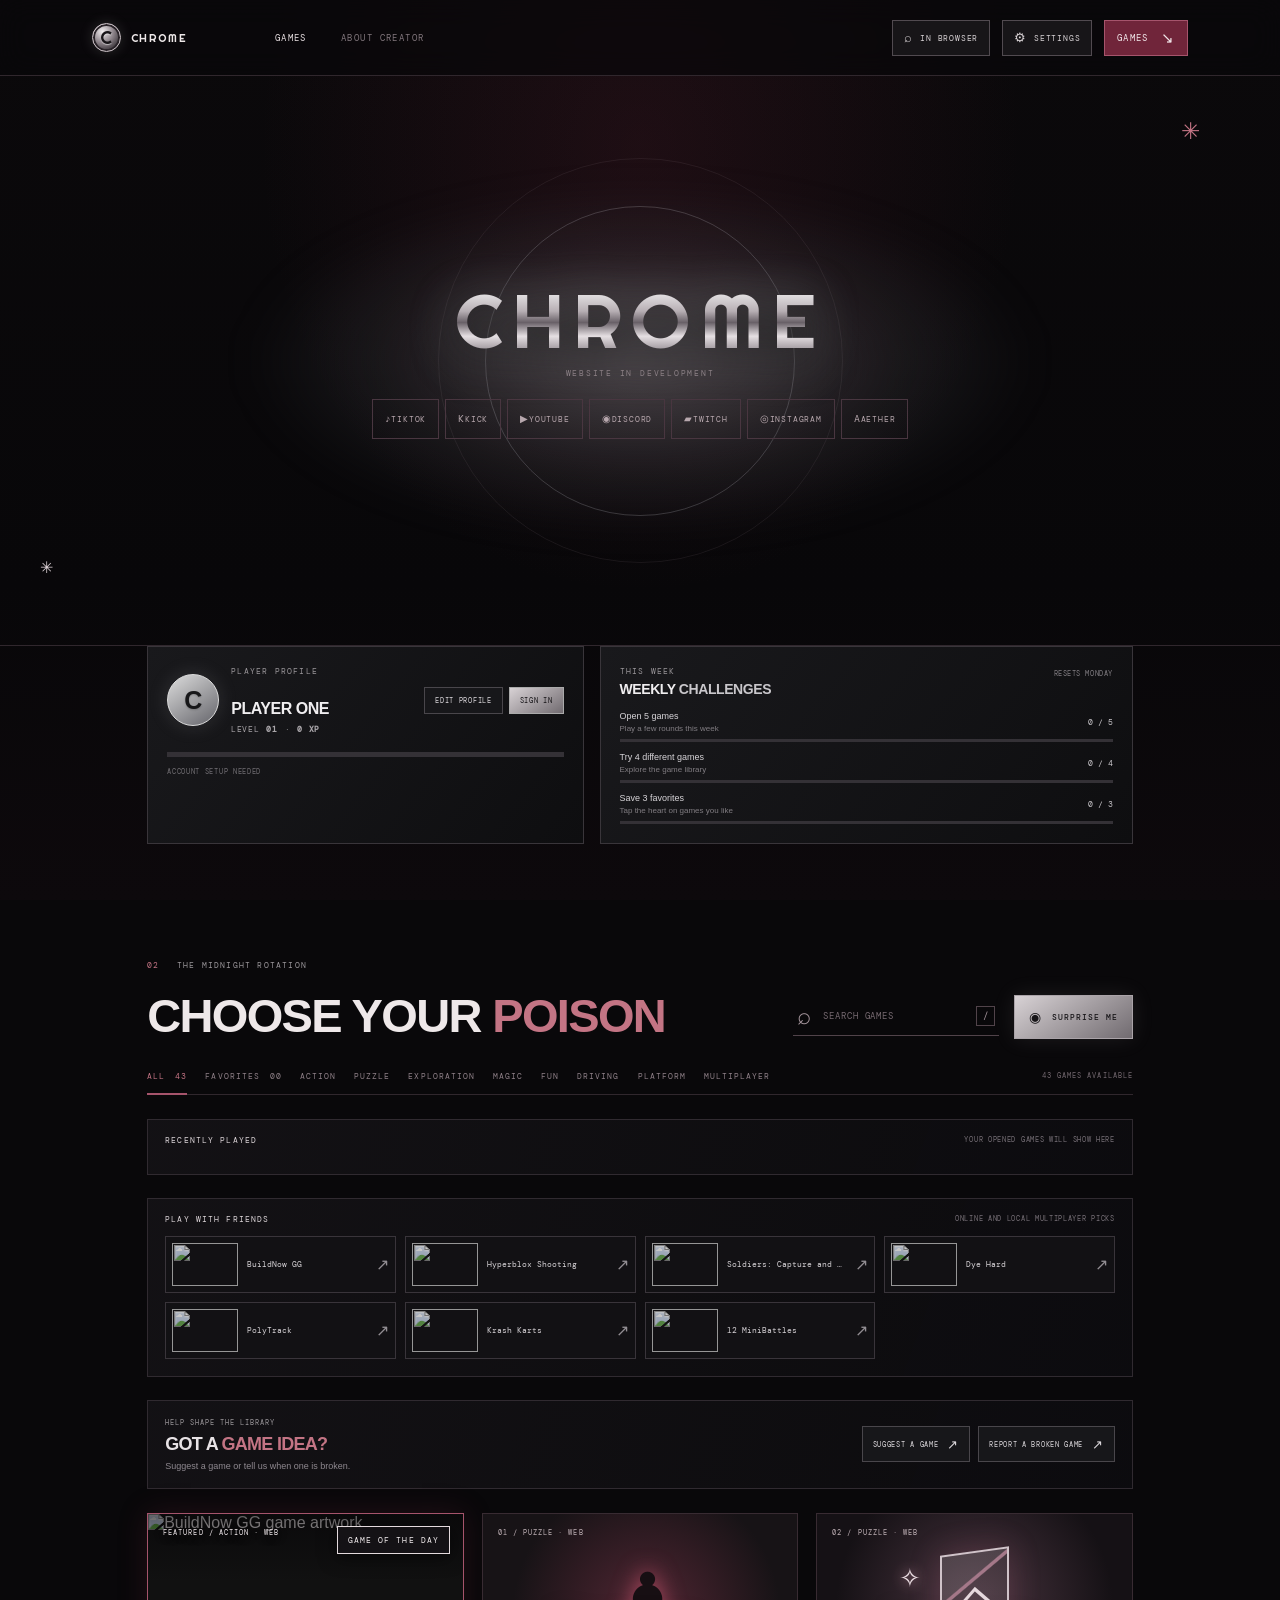
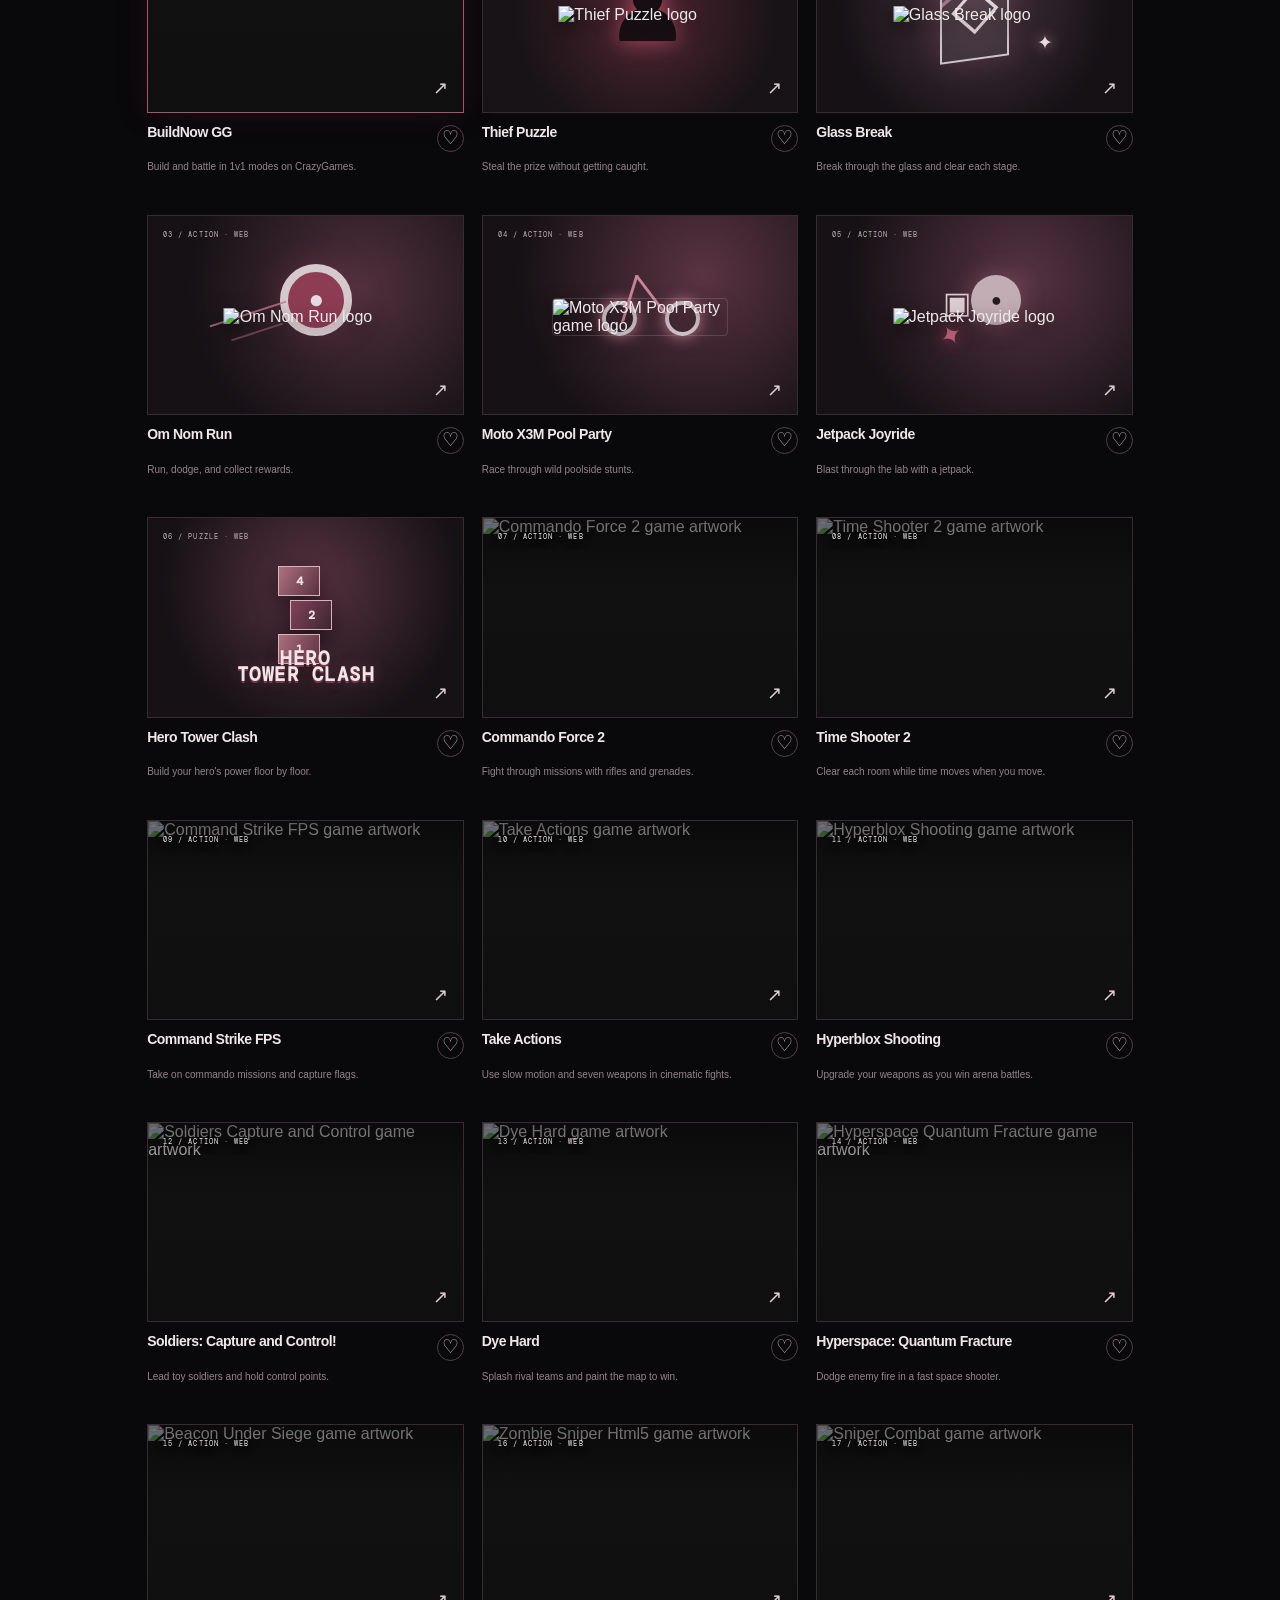
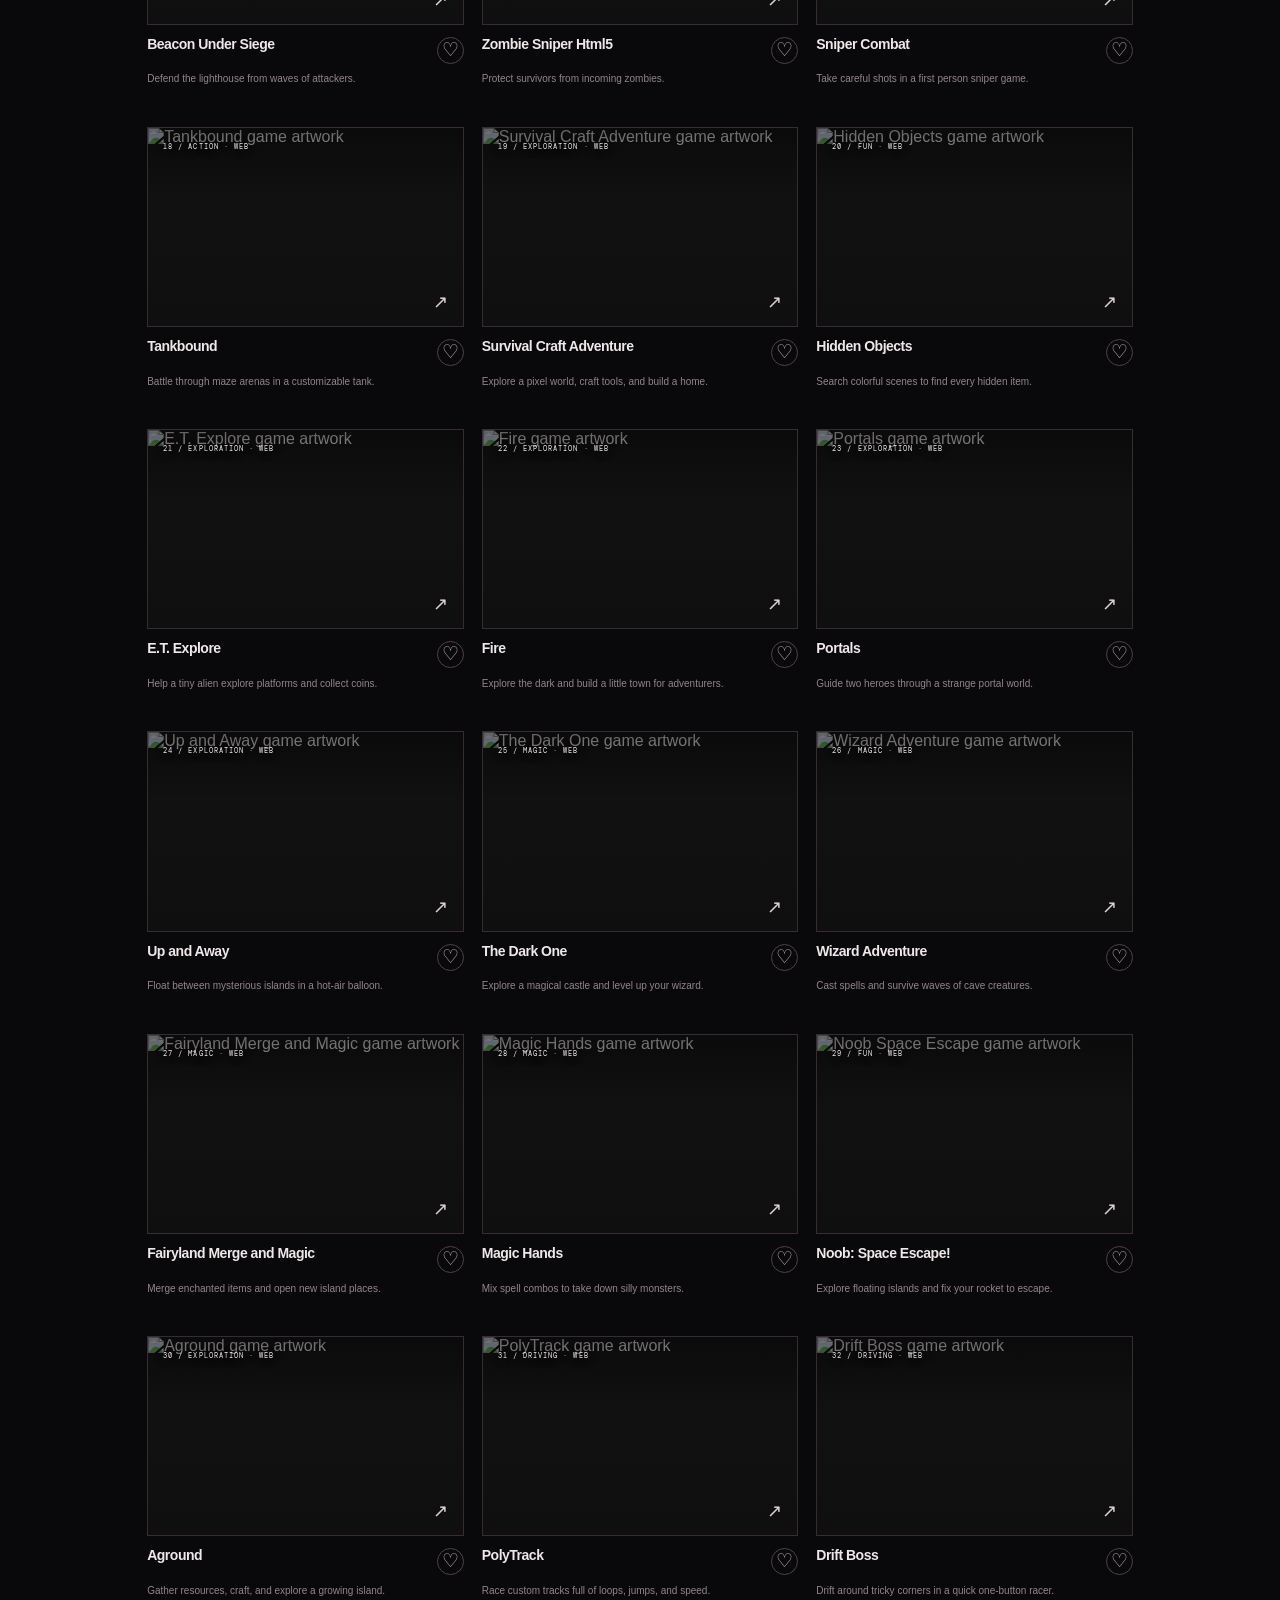
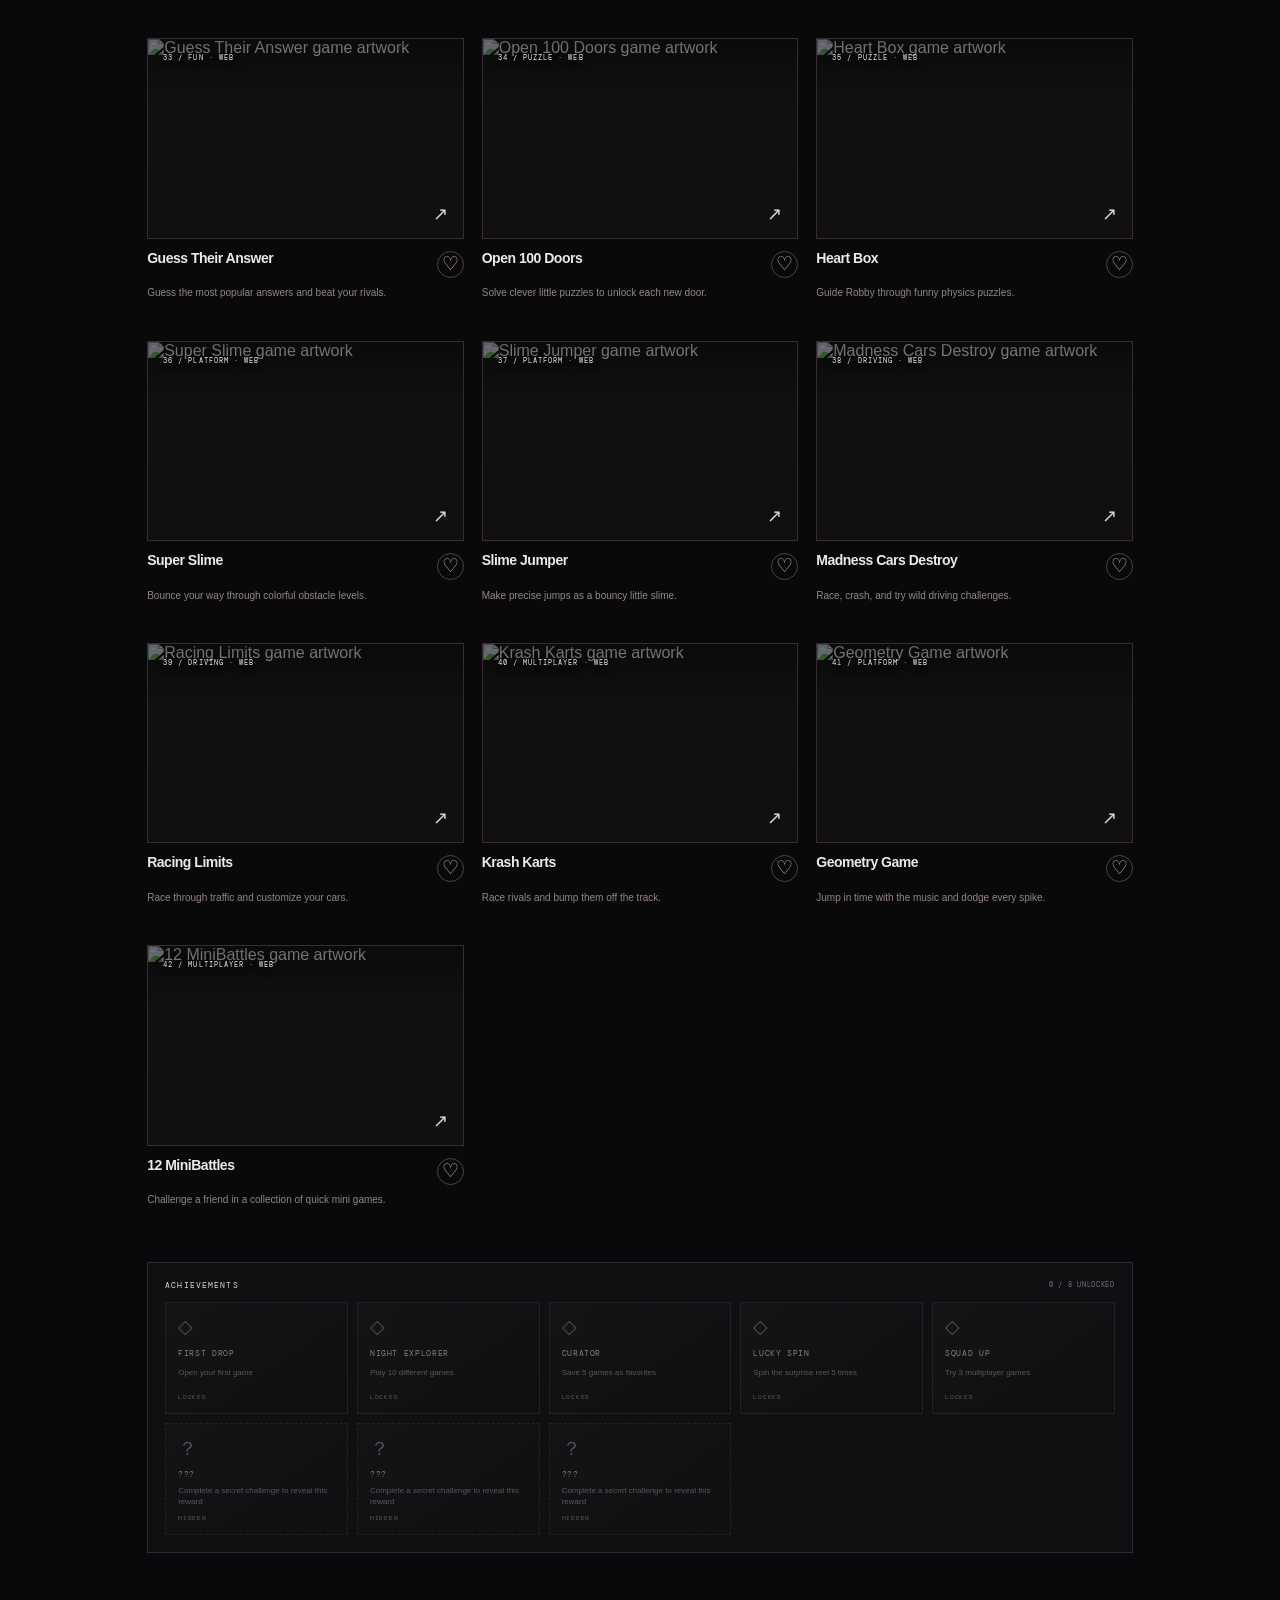
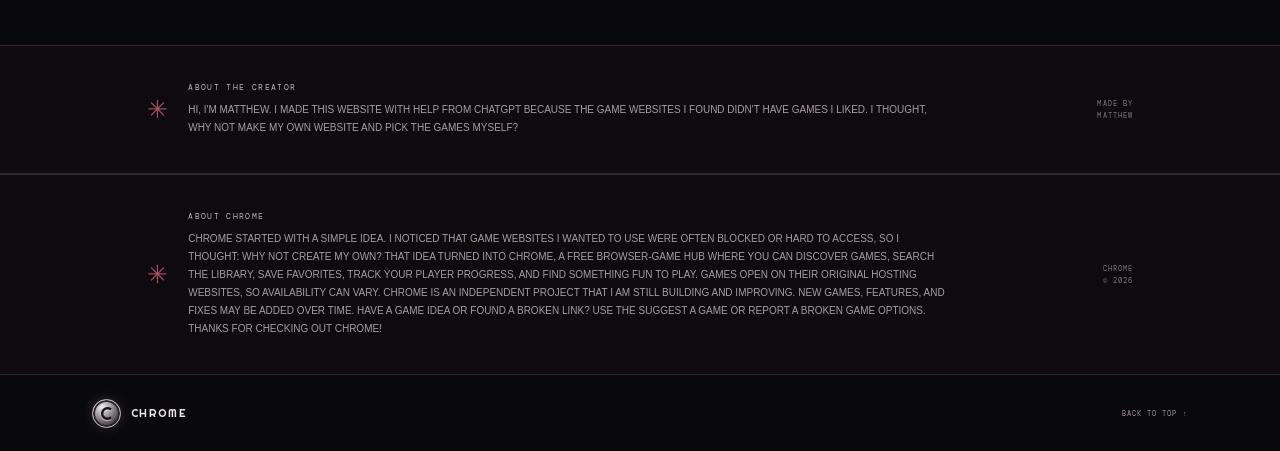
==== commit 485524f8: "Rename Study Hall section to About Chrome" ====
--- a/chrome.html
+++ b/chrome.html
@@ -9,7 +9,7 @@
   <link rel="preconnect" href="https://fonts.googleapis.com">
   <link rel="preconnect" href="https://fonts.gstatic.com" crossorigin>
   <link href="https://fonts.googleapis.com/css2?family=Bebas+Neue&family=DM+Mono:wght@400;500&family=Righteous&family=Space+Grotesk:wght@400;500;600;700&display=swap" rel="stylesheet">
-  <link rel="stylesheet" href="style.css?v=20261030-tabs-v1">
+  <link rel="stylesheet" href="style.css?v=20261030-browser-plus">
 </head>
 <body>
   <div class="starfield" aria-hidden="true"></div>
@@ -81,7 +81,7 @@
       <section class="achievements-section" aria-labelledby="achievements-title"><div class="recent-head"><h3 id="achievements-title">ACHIEVEMENTS</h3><span id="achievement-count">0 / 5 UNLOCKED</span></div><div class="achievements-grid" id="achievements-grid"></div></section>
     </section>
     <section class="about creator-about" id="about-creator"><span class="about-icon">✳</span><div class="about-copy"><p class="about-tag">ABOUT THE CREATOR</p><p class="about-description">HI, I'M MATTHEW. I MADE THIS WEBSITE WITH HELP FROM CHATGPT BECAUSE THE GAME WEBSITES I FOUND DIDN'T HAVE GAMES I LIKED. I THOUGHT, WHY NOT MAKE MY OWN WEBSITE AND PICK THE GAMES MYSELF?</p></div><span class="about-note">MADE BY<br>MATTHEW</span></section>
-    <section class="about" id="about"><span class="about-icon">✳</span><div class="about-copy"><p class="about-tag">ABOUT STUDY HALL</p><p class="about-description">STUDY HALL IS A SMALL COLLECTION OF BROWSER GAMES FOR QUICK BREAKS AND LATE NIGHTS. PICK A GAME FROM THE LIBRARY TO OPEN IT ON ITS HOSTING SITE. THIS WEBSITE IS STILL IN DEVELOPMENT, WITH MORE GAMES AND IMPROVEMENTS COMING.</p></div><span class="about-note">STUDY HALL<br>© 2026</span></section>
+    <section class="about" id="about"><span class="about-icon">✳</span><div class="about-copy"><p class="about-tag">ABOUT CHROME</p><p class="about-description">CHROME STARTED WITH A SIMPLE IDEA. I NOTICED THAT GAME WEBSITES I WANTED TO USE WERE OFTEN BLOCKED OR HARD TO ACCESS, SO I THOUGHT: WHY NOT CREATE MY OWN? THAT IDEA TURNED INTO CHROME, A FREE BROWSER-GAME HUB WHERE YOU CAN DISCOVER GAMES, SEARCH THE LIBRARY, SAVE FAVORITES, TRACK YOUR PLAYER PROGRESS, AND FIND SOMETHING FUN TO PLAY. GAMES OPEN ON THEIR ORIGINAL HOSTING WEBSITES, SO AVAILABILITY CAN VARY. CHROME IS AN INDEPENDENT PROJECT THAT I AM STILL BUILDING AND IMPROVING. NEW GAMES, FEATURES, AND FIXES MAY BE ADDED OVER TIME. HAVE A GAME IDEA OR FOUND A BROKEN LINK? USE THE SUGGEST A GAME OR REPORT A BROKEN GAME OPTIONS. THANKS FOR CHECKING OUT CHROME!</p></div><span class="about-note">CHROME<br>© 2026</span></section>
   </main>
   <footer><a class="brand" href="#top"><span class="brand-mark chrome-mark">C</span><span>CHROME</span></a><a href="#top">BACK TO TOP ↑</a></footer>
 
@@ -93,9 +93,9 @@
       <input id="web-address" type="text" inputmode="url" autocomplete="url" spellcheck="false" placeholder="Search Google or enter a website address" aria-label="Search or enter website address">
       <button class="web-go" type="submit">GO ↗</button>
     </form>
-    <div class="web-browser-status"><span id="web-status">READY TO BROWSE</span><button id="web-open-external" type="button">WHY NOT LOADING?</button></div>
-    <div class="web-browser-stage" id="web-browser-stage"><div class="web-browser-welcome"><span>CHROME</span><p>SEARCH THE WEB OR ENTER A WEBSITE ADDRESS</p></div></div>
-    <p class="web-browser-note">APP LINKS OPEN INSIDE THIS CHROME WINDOW WHEN THE WEBSITE ALLOWS EMBEDDING. SOME SITES BLOCK IT.</p>
+    <div class="web-browser-status"><span id="web-status">READY TO BROWSE</span><button id="web-open-external" type="button">OPEN OUTSIDE ↗</button></div>
+    <div class="web-browser-stage" id="web-browser-stage"><div class="web-browser-welcome"><span>CHROME</span><p>SEARCH THE WEB OR ENTER A WEBSITE ADDRESS</p><div class="web-quick-links"><button type="button" data-web-url="https://www.google.com/">GOOGLE</button><button type="button" data-web-url="https://www.tiktok.com/">TIKTOK</button><button type="button" data-web-url="https://aether.cx/">AETHER</button><button type="button" data-web-url="https://www.youtube.com/">YOUTUBE</button></div><small>IF A SITE DOES NOT LOAD HERE, TRY OPEN OUTSIDE</small></div></div>
+    <p class="web-browser-note">CHROME TRIES TO SHOW SITES HERE. IF A SITE BLOCKS EMBEDDING, USE OPEN OUTSIDE TO VISIT IT IN A NEW TAB.</p>
   </dialog>
   <dialog id="game-modal" aria-label="In-page game viewer"><div class="browser-toolbar"><button id="close-modal" class="browser-back" aria-label="Back to games">← <span>GAMES</span></button><div class="browser-address"><span class="browser-lock">S</span><span id="browser-url">STUDY HALL / GAMES</span></div><button id="reload-game" class="browser-reload" aria-label="Reload game">↻</button><button id="fullscreen-game" class="browser-reload" aria-label="Fullscreen game">⛶</button></div><div class="browser-title"><span class="browser-dot"></span><span id="modal-title">GAME</span><span class="browser-caption">IN-PAGE VIEW</span></div><div id="game-stage"></div><p class="modal-help" id="modal-help"></p></dialog>
   <dialog id="surprise-modal" class="surprise-modal" aria-labelledby="surprise-title"><div class="surprise-top"><div><p class="eyebrow">CHROME / RANDOM DROP</p><h2 id="surprise-title">SURPRISE <em>ME</em></h2></div><button class="surprise-close" id="close-surprise" type="button" aria-label="Close roulette">×</button></div><div class="roulette-window" id="roulette-window"><div class="roulette-marker" aria-hidden="true"></div><div class="roulette-track" id="roulette-track"></div></div><p class="roulette-status" id="roulette-status" aria-live="polite">LET THE WHEEL PICK YOUR NEXT GAME</p><div class="roulette-result" id="roulette-result" hidden><div><span class="eyebrow">YOUR NEXT GAME</span><h3 id="roulette-game-title">GAME</h3></div><a id="roulette-play" class="roulette-play" href="#" target="_blank" rel="noopener noreferrer">PLAY NOW ↗</a></div><button class="spin-button" id="spin-button" type="button">SPIN THE REEL <span>↻</span></button></dialog>
@@ -105,6 +105,6 @@
   <dialog id="feedback-dialog" class="profile-dialog feedback-dialog" aria-labelledby="feedback-dialog-title"><div class="surprise-top"><div><p class="eyebrow">CHROME / COMMUNITY FEEDBACK</p><h2 id="feedback-dialog-title">SUGGEST A <em>GAME</em></h2></div><button class="surprise-close" id="close-feedback" type="button" aria-label="Close feedback form">×</button></div><form id="feedback-form"><label class="profile-name-label" id="broken-game-field" for="broken-game">WHICH GAME IS BROKEN?<select id="broken-game"></select></label><label class="profile-name-label" id="suggested-title-field" for="suggested-title" hidden>GAME NAME<input id="suggested-title" maxlength="80" placeholder="GAME TITLE"></label><label class="profile-name-label" id="suggested-url-field" for="suggested-url" hidden>GAME LINK<input id="suggested-url" type="url" placeholder="https://..."></label><label class="profile-name-label" for="feedback-details">DETAILS<textarea id="feedback-details" rows="3" maxlength="1000" placeholder="Tell us a little more" required></textarea></label><p id="feedback-message" class="account-message" role="status" aria-live="polite">This opens a draft issue on GitHub for you to review and submit.</p><button id="feedback-submit" class="spin-button" type="submit">CONTINUE TO GITHUB ↗</button></form></dialog>
   <script src="https://cdn.jsdelivr.net/npm/@supabase/supabase-js@2"></script>
   <script src="supabase-config.js?v=20261029-accounts-v1"></script>
-  <script src="script.js?v=20261030-inbrowser-apps-v2"></script>
+  <script src="script.js?v=20261030-browser-plus"></script>
 </body>
 </html>
--- a/style.css
+++ b/style.css
@@ -111,3 +111,16 @@
 .web-browser-dialog[open]{display:flex;flex-direction:column}
 .web-browser-stage{height:auto;flex:1;min-height:0}
 .web-browser-note{flex:0 0 30px;box-sizing:border-box}
+
+/* Keep the browser and settings controls visible on compact desktop windows. */
+@media(min-width:761px) and (max-width:1050px){.topbar{padding-left:4%;padding-right:4%;gap:14px}.topbar nav{gap:14px;margin-left:0}.top-actions{gap:6px}.corner-games{display:none}}
+
+/* CHROME browser usability improvements */
+.web-browser-welcome{padding:24px;box-sizing:border-box}
+.web-browser-welcome small{max-width:540px;color:#a99da2;font:8px/1.6 var(--mono);letter-spacing:.08em;text-align:center}
+.web-quick-links{display:flex;justify-content:center;flex-wrap:wrap;gap:8px;margin-top:8px}
+.web-quick-links button{min-width:92px;min-height:36px;padding:0 13px;border:1px solid #65505a;background:#191419;color:#f0e9ed;font:8px var(--mono);letter-spacing:.1em;cursor:pointer;transition:border-color .18s,background .18s,transform .18s}
+.web-quick-links button:hover,.web-quick-links button:focus-visible{border-color:var(--accent-line);background:#30212a;transform:translateY(-1px);outline:none}
+#web-open-external{border-color:var(--accent-line);color:var(--accent-bright)}
+#web-open-external:hover{background:#30212a}
+@media(max-width:600px){.web-quick-links{gap:6px}.web-quick-links button{min-width:76px;min-height:34px;padding:0 9px;font-size:7px}}
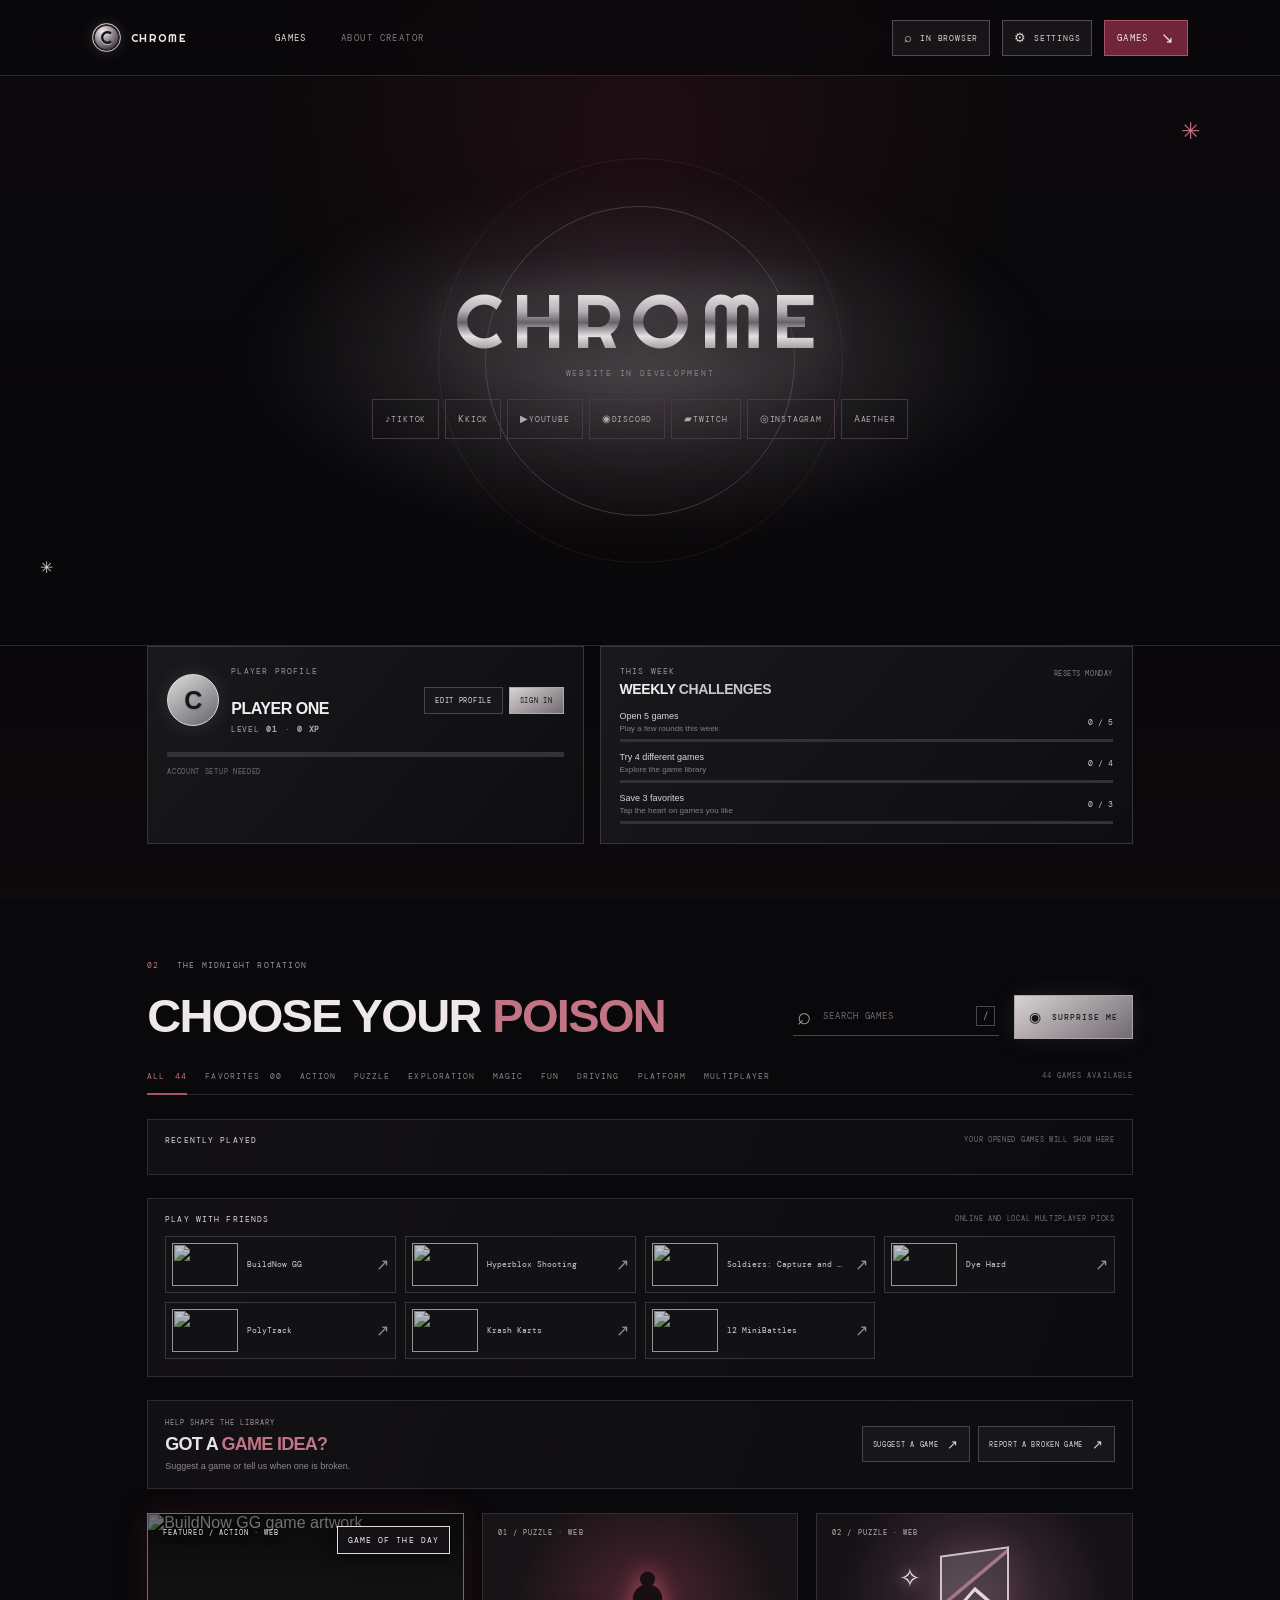
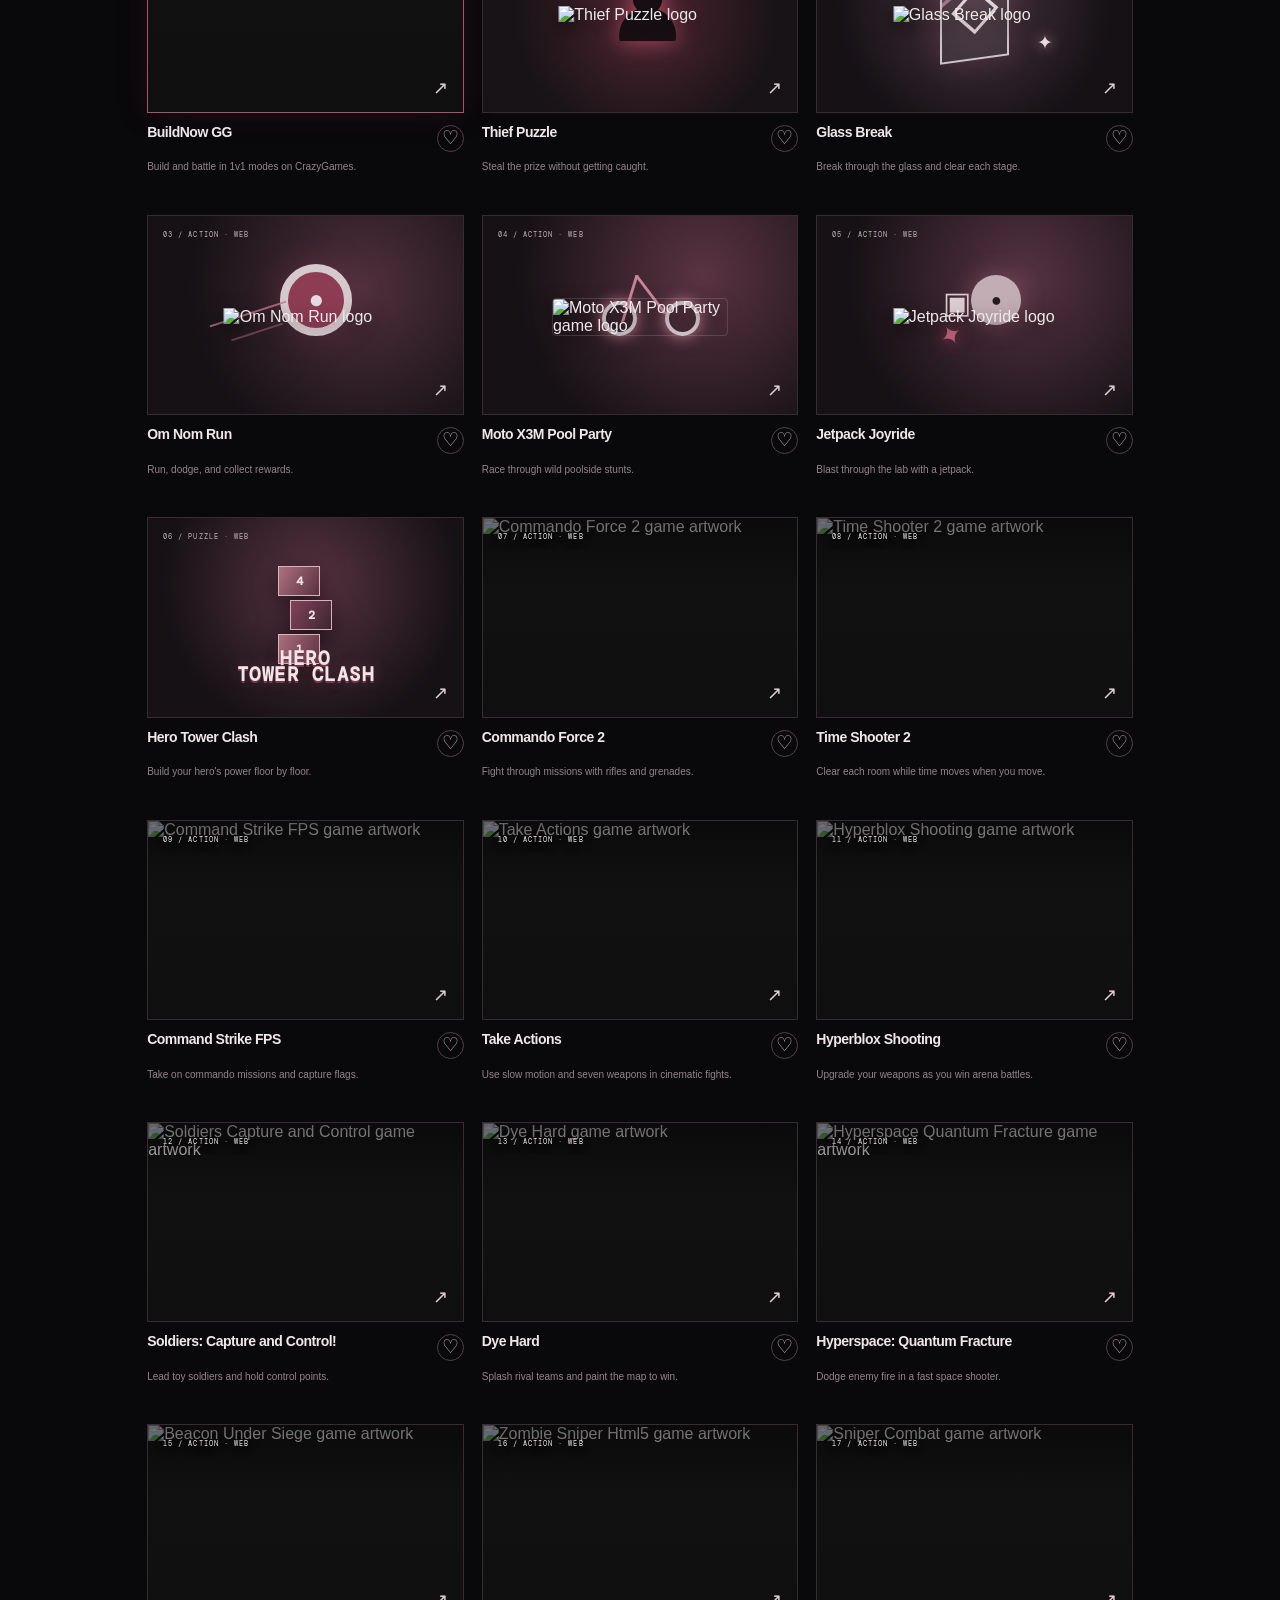
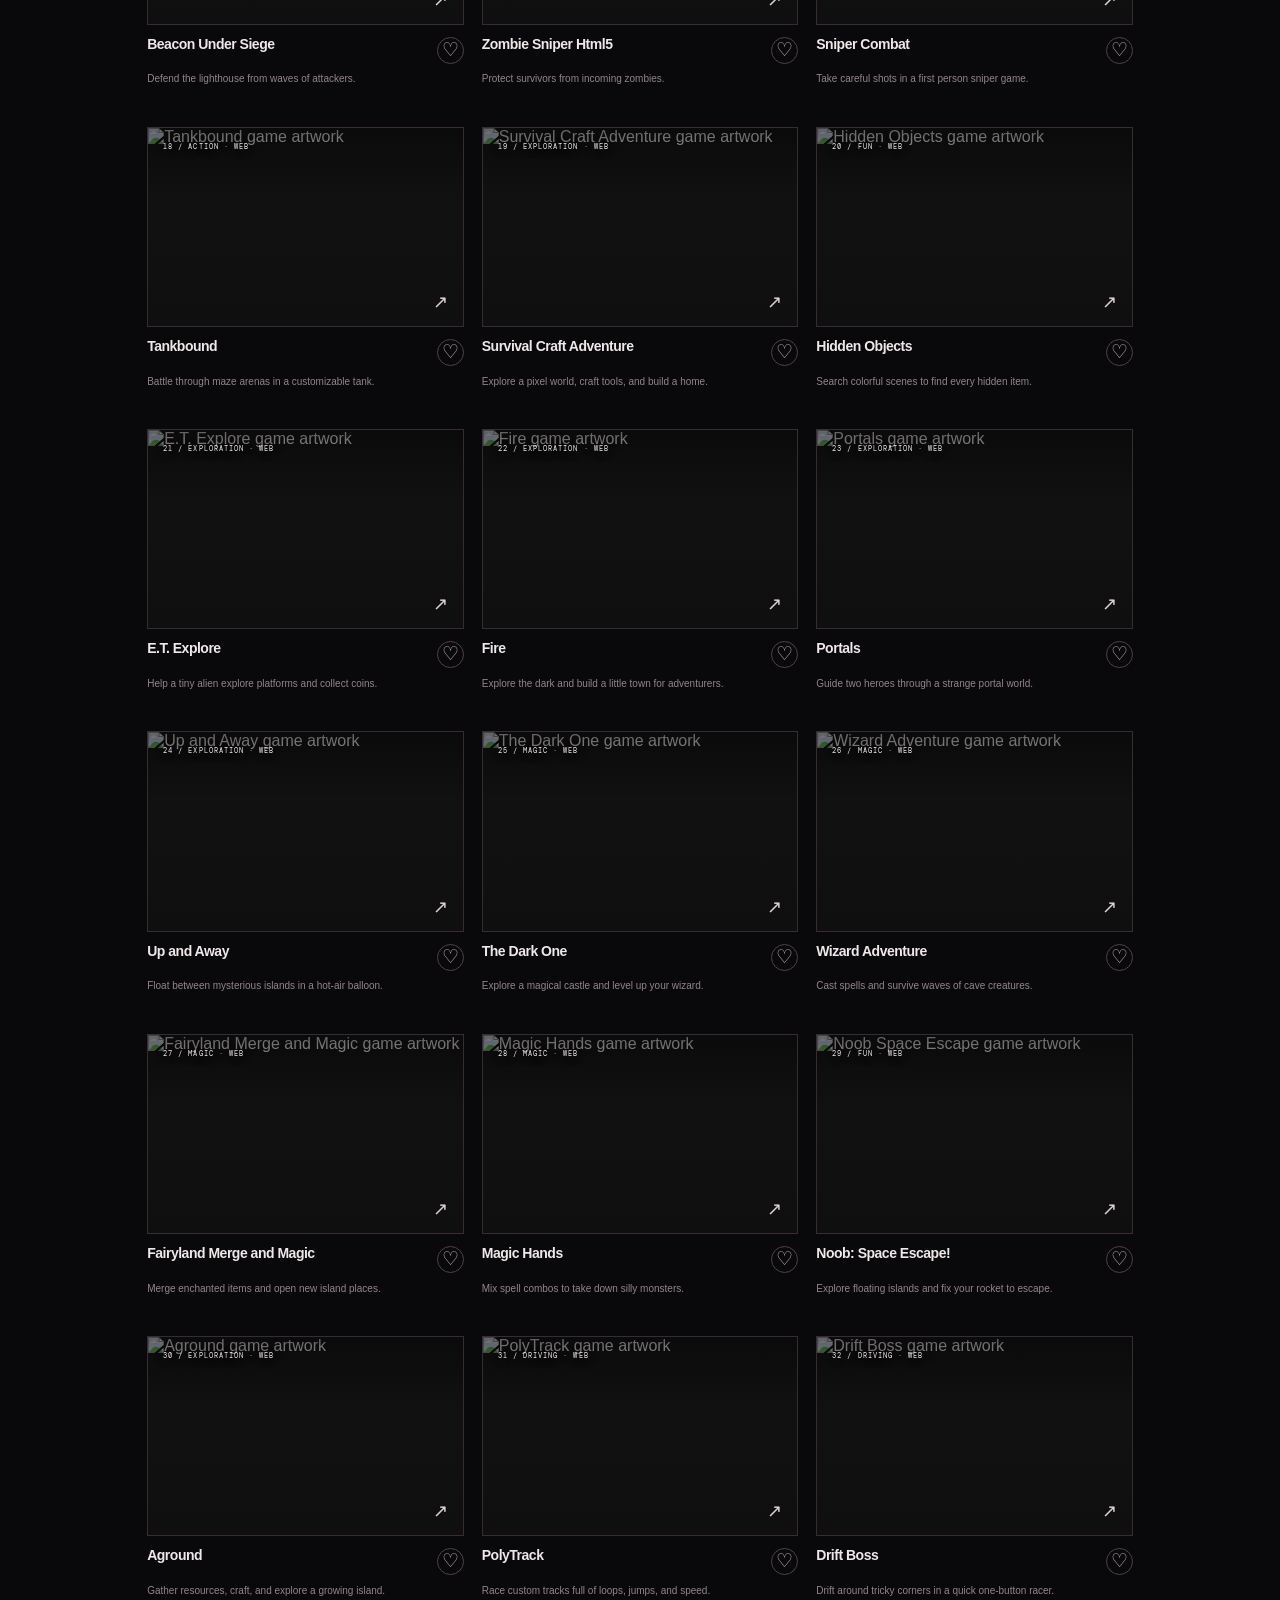
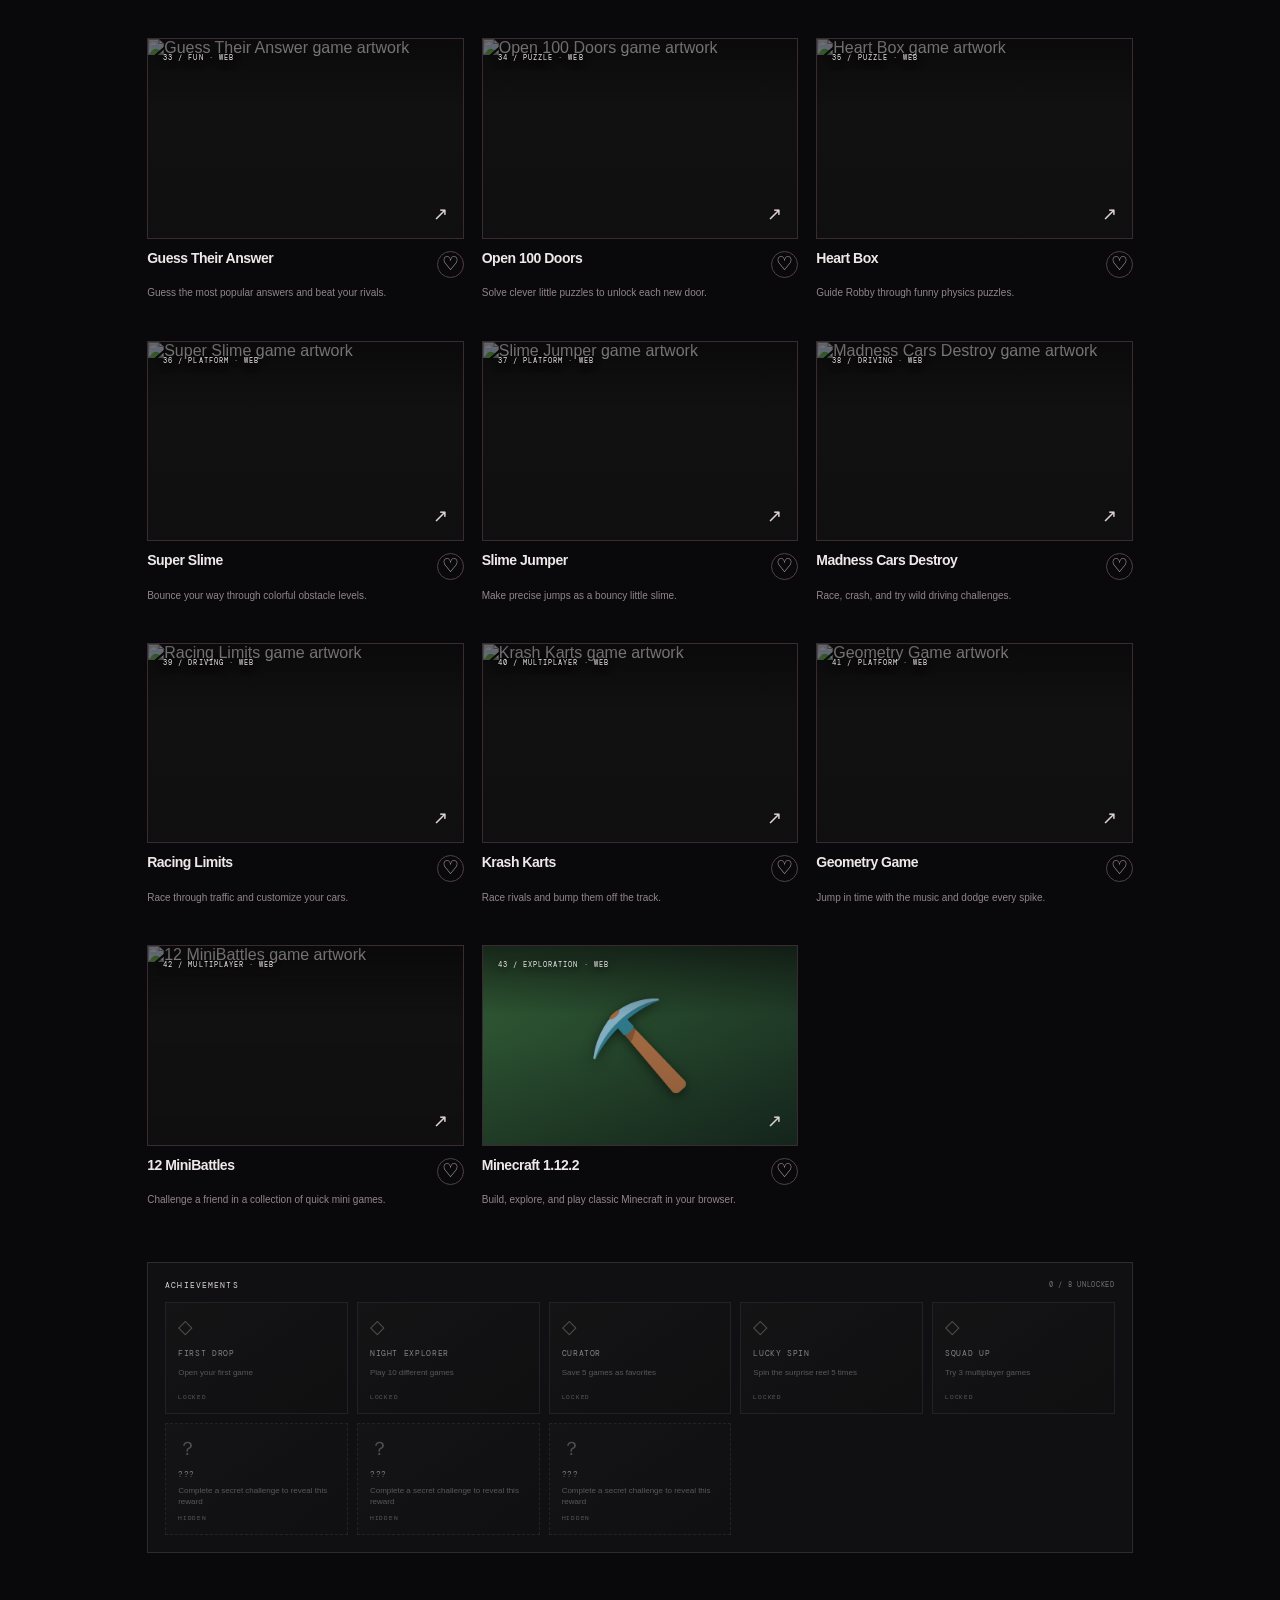
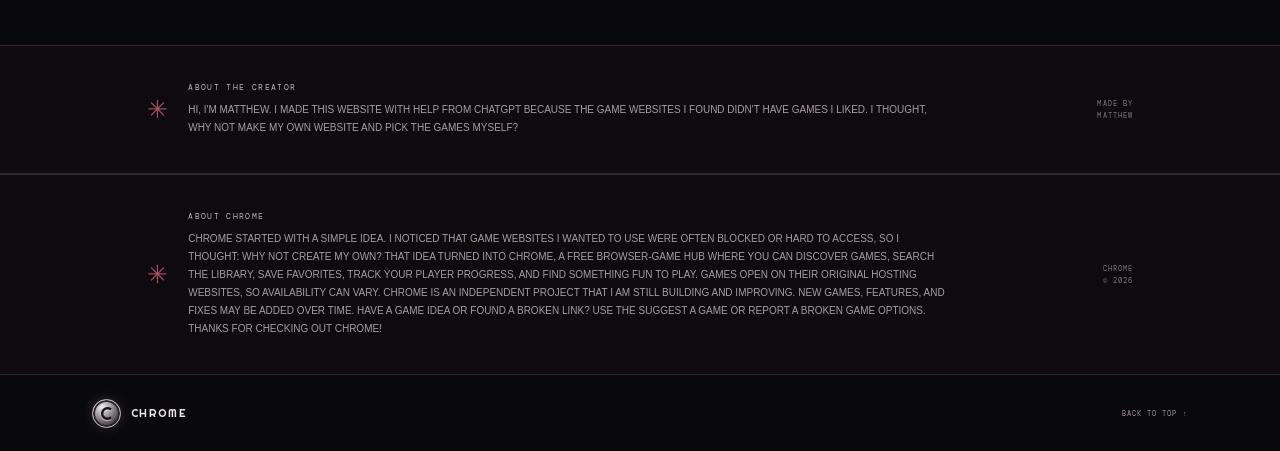
==== commit 301f59ba: "Add Minecraft 1.12.2 to game library" ====
--- a/chrome.html
+++ b/chrome.html
@@ -28,7 +28,7 @@
 
     <section class="games-section" id="games">
       <div class="section-head"><div><p class="eyebrow"><span>02</span> THE MIDNIGHT ROTATION</p><h2>CHOOSE YOUR <em>POISON</em></h2></div><div class="section-tools"><label class="search"><span>⌕</span><input id="search" type="search" placeholder="SEARCH GAMES" aria-label="Search games"><kbd>/</kbd></label><button class="surprise-button" id="surprise-button" type="button"><span aria-hidden="true">◉</span> SURPRISE ME</button></div></div>
-      <div class="filters" role="group" aria-label="Game collection"><button class="filter selected" data-filter="all">ALL <small>43</small></button><button class="filter" data-filter="favorites">FAVORITES <small class="favorite-count">00</small></button><button class="filter" data-filter="action">ACTION</button><button class="filter" data-filter="puzzle">PUZZLE</button><button class="filter" data-filter="exploration">EXPLORATION</button><button class="filter" data-filter="magic">MAGIC</button><button class="filter" data-filter="fun">FUN</button><button class="filter" data-filter="driving">DRIVING</button><button class="filter" data-filter="platform">PLATFORM</button><button class="filter" data-filter="multiplayer">MULTIPLAYER</button><span class="results">43 GAMES AVAILABLE</span></div>
+      <div class="filters" role="group" aria-label="Game collection"><button class="filter selected" data-filter="all">ALL <small>44</small></button><button class="filter" data-filter="favorites">FAVORITES <small class="favorite-count">00</small></button><button class="filter" data-filter="action">ACTION</button><button class="filter" data-filter="puzzle">PUZZLE</button><button class="filter" data-filter="exploration">EXPLORATION</button><button class="filter" data-filter="magic">MAGIC</button><button class="filter" data-filter="fun">FUN</button><button class="filter" data-filter="driving">DRIVING</button><button class="filter" data-filter="platform">PLATFORM</button><button class="filter" data-filter="multiplayer">MULTIPLAYER</button><span class="results">44 GAMES AVAILABLE</span></div>
       <section class="recent-section" aria-labelledby="recent-title"><div class="recent-head"><h3 id="recent-title">RECENTLY PLAYED</h3><span id="recent-note">YOUR OPENED GAMES WILL SHOW HERE</span></div><div class="recent-grid" id="recent-grid"></div></section>
       <section class="friends-section" aria-labelledby="friends-title"><div class="recent-head"><h3 id="friends-title">PLAY WITH FRIENDS</h3><span>ONLINE AND LOCAL MULTIPLAYER PICKS</span></div><div class="friends-grid" id="multiplayer-grid"></div></section>
       <section class="feedback-section" aria-labelledby="feedback-title"><div><p class="eyebrow">HELP SHAPE THE LIBRARY</p><h3 id="feedback-title">GOT A <em>GAME IDEA?</em></h3><p>Suggest a game or tell us when one is broken.</p></div><div class="feedback-actions"><button id="suggest-game-button" class="edit-profile" type="button">SUGGEST A GAME <span>↗</span></button><button id="report-game-button" class="edit-profile" type="button">REPORT A BROKEN GAME <span>↗</span></button></div></section>
@@ -76,6 +76,7 @@
         <article class="game-card" data-category="multiplayer" data-name="multiplayer krash karts racing"><a class="card-art photo-card" href="https://www.crazygames.com/game/krash-karts" target="_blank" rel="noopener noreferrer" aria-label="Play Krash Karts"><img class="game-photo" src="https://imgs.crazygames.com/krash-karts_1x1/20260220042004/krash-karts_1x1-cover?format=auto&amp;metadata=none&amp;quality=100&amp;width=1200" alt="Krash Karts game artwork" loading="lazy"><span class="art-label">40 / MULTIPLAYER · WEB</span><span class="art-arrow">↗</span></a><div class="card-meta"><div><h3>Krash Karts</h3><p>Race rivals and bump them off the track.</p></div><span class="play-icon">↗</span></div></article>
         <article class="game-card" data-category="platform" data-name="platform geometry game rhythm dash"><a class="card-art photo-card" href="https://www.crazygames.com/game/geometry-dash-online" target="_blank" rel="noopener noreferrer" aria-label="Play Geometry Game"><img class="game-photo" src="https://browsergamers.gg/cdn/images/banners/geometry-game-game-cover.jpg?fit=crop&amp;format=auto&amp;q=75&amp;w=1200" alt="Geometry Game artwork" loading="lazy"><span class="art-label">41 / PLATFORM · WEB</span><span class="art-arrow">↗</span></a><div class="card-meta"><div><h3>Geometry Game</h3><p>Jump in time with the music and dodge every spike.</p></div><span class="play-icon">↗</span></div></article>
         <article class="game-card" data-category="multiplayer" data-name="multiplayer 12 minibattles minigames fun"><a class="card-art photo-card" href="https://www.crazygames.com/game/12-minibattles" target="_blank" rel="noopener noreferrer" aria-label="Play 12 MiniBattles"><img class="game-photo" src="https://browsergamers.gg/cdn/images/banners/12-minibattles-game-cover.jpg?fit=crop&amp;format=auto&amp;q=85&amp;w=1200" alt="12 MiniBattles game artwork" loading="lazy"><span class="art-label">42 / MULTIPLAYER · WEB</span><span class="art-arrow">↗</span></a><div class="card-meta"><div><h3>12 MiniBattles</h3><p>Challenge a friend in a collection of quick mini games.</p></div><span class="play-icon">↗</span></div></article>
+        <article class="game-card" data-category="exploration" data-name="minecraft 1.12.2 sandbox survival creative multiplayer eaglercraft"><a class="card-art photo-card" href="https://ubghyper.github.io/games/Minecraft.html" target="_blank" rel="noopener noreferrer" aria-label="Play Minecraft 1.12.2"><span class="art-label">43 / EXPLORATION · WEB</span><span style="display:grid;place-items:center;height:100%;font-size:clamp(48px,8vw,86px);background:linear-gradient(145deg,#315c35,#172b20);text-shadow:0 3px 12px #0008" aria-hidden="true">⛏️</span><span class="art-arrow">↗</span></a><div class="card-meta"><div><h3>Minecraft 1.12.2</h3><p>Build, explore, and play classic Minecraft in your browser.</p></div><span class="play-icon">↗</span></div></article>
       </div>
       <p class="empty" id="empty">NO MATCHES. TRY ANOTHER SEARCH.</p>
       <section class="achievements-section" aria-labelledby="achievements-title"><div class="recent-head"><h3 id="achievements-title">ACHIEVEMENTS</h3><span id="achievement-count">0 / 5 UNLOCKED</span></div><div class="achievements-grid" id="achievements-grid"></div></section>
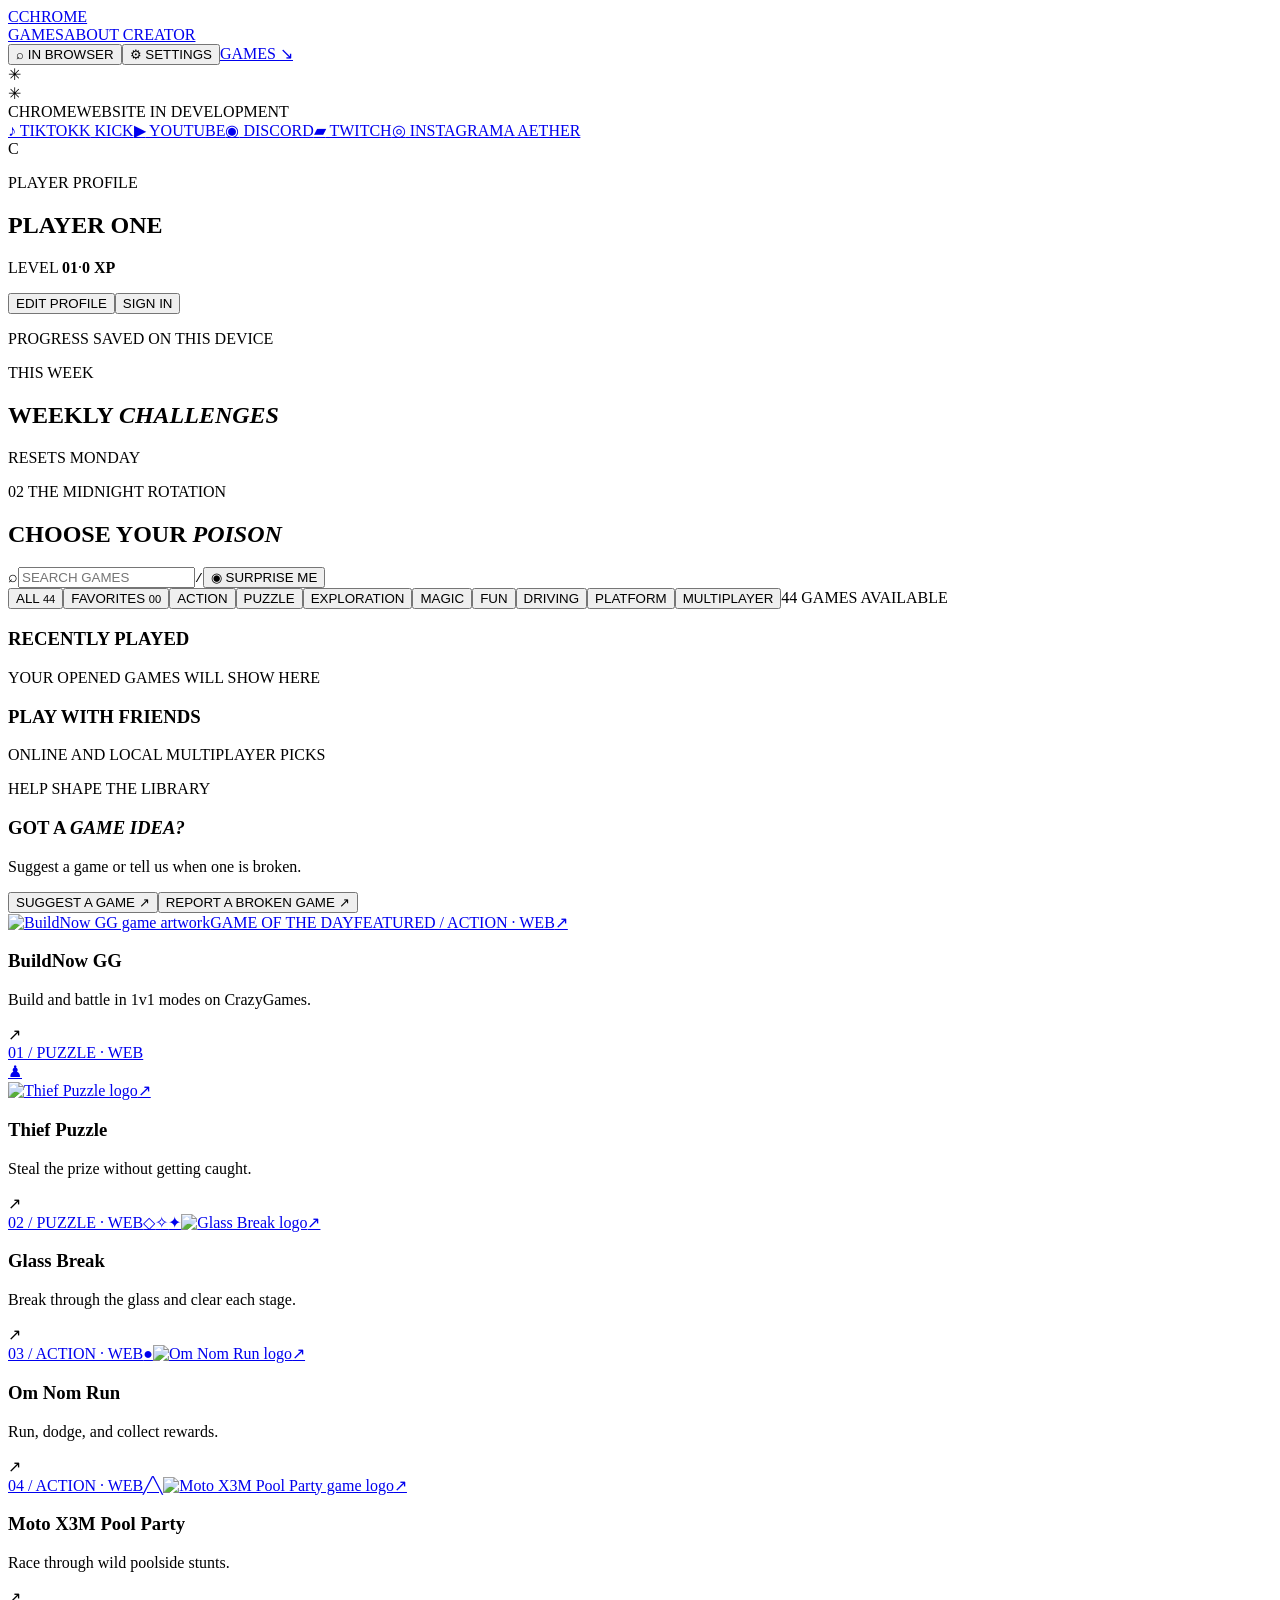
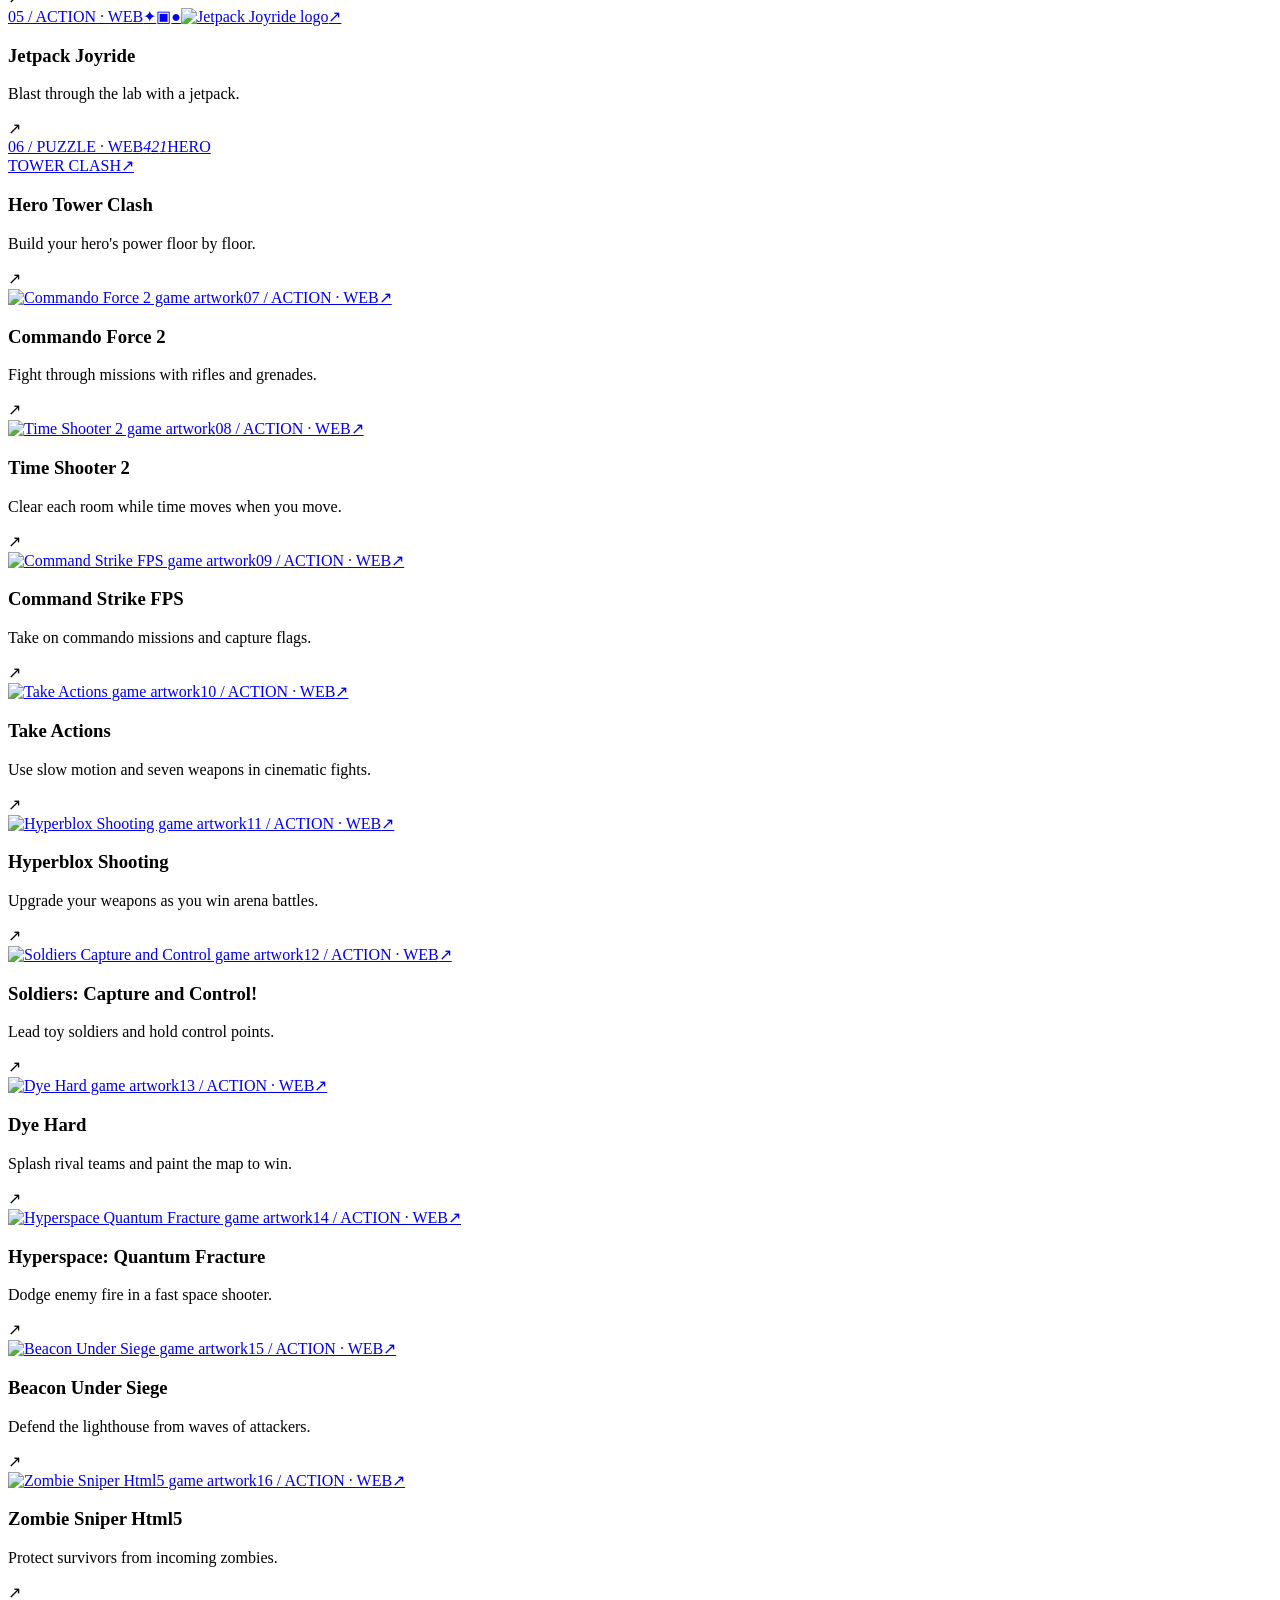
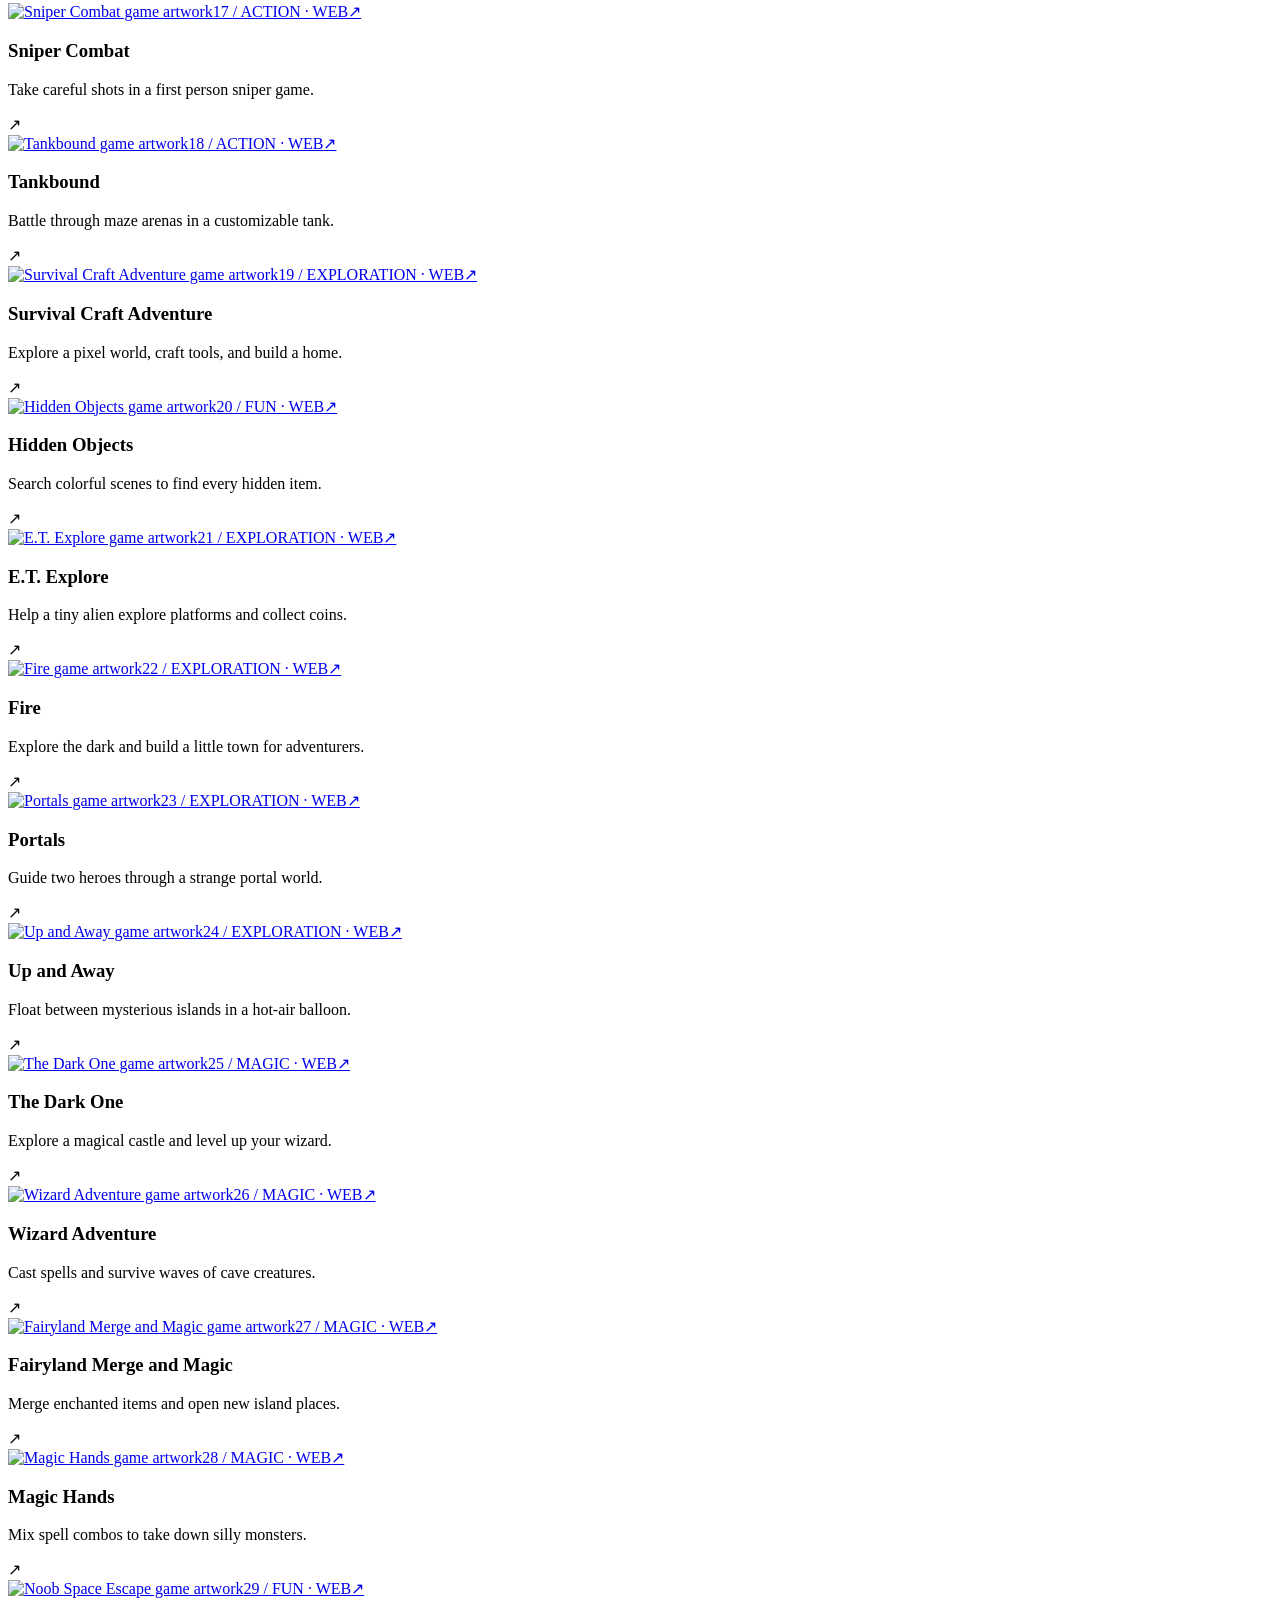
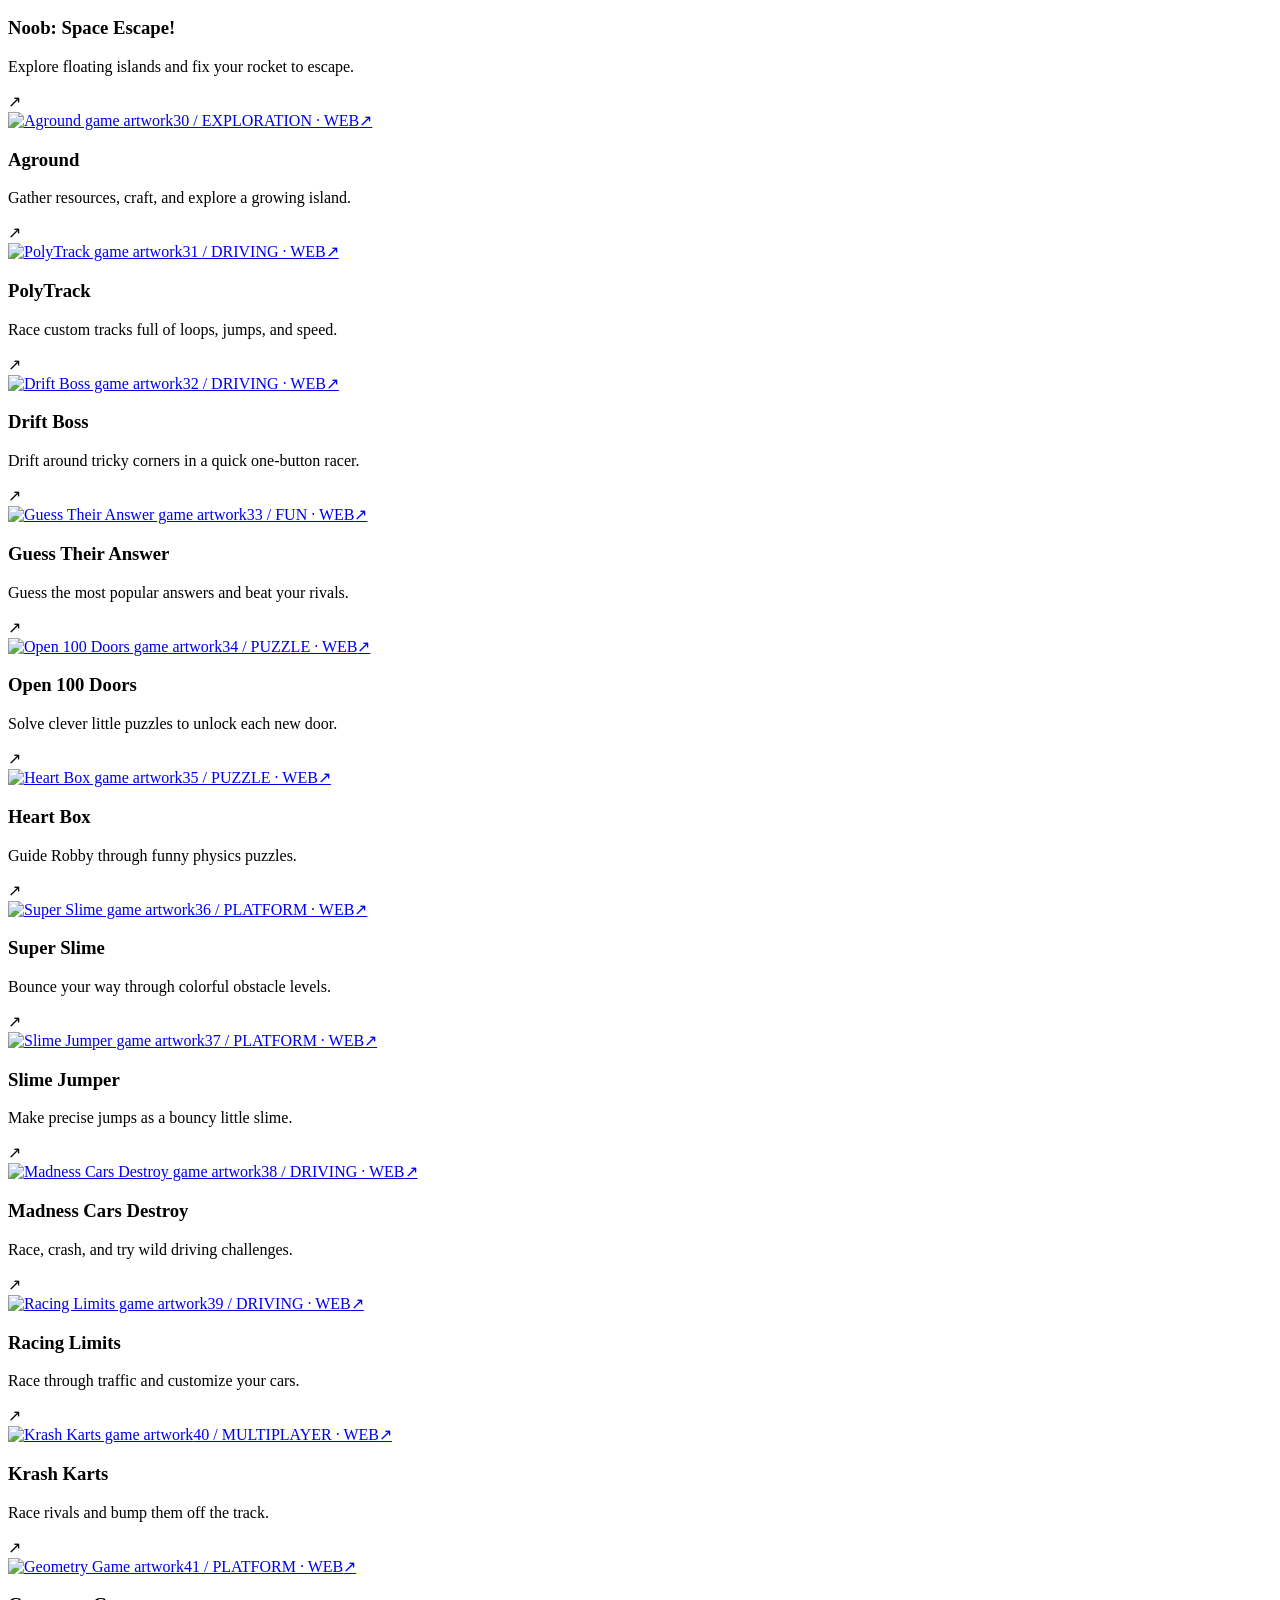
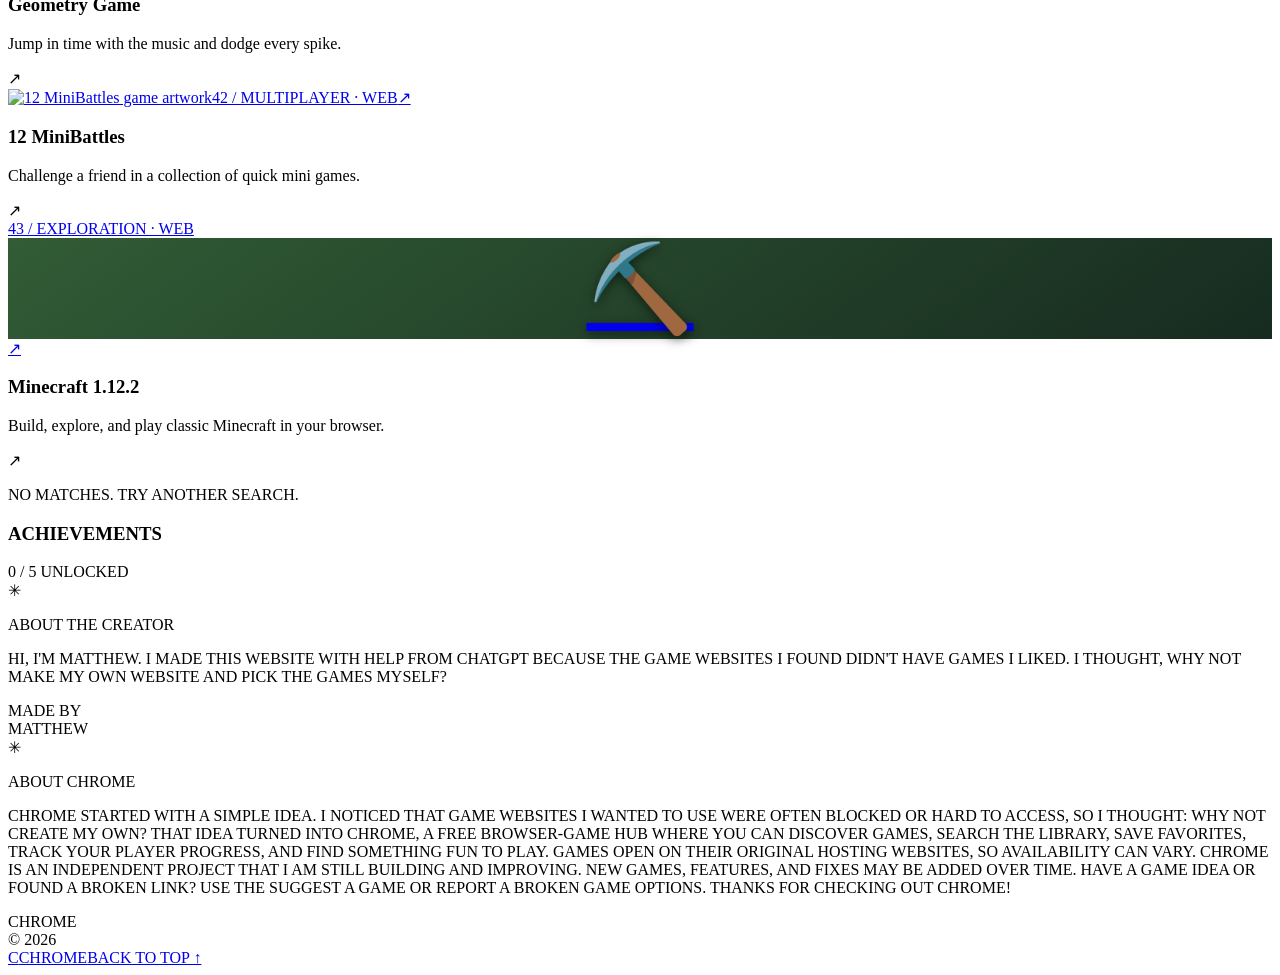
==== commit e245120c: "Serve Chrome assets through Statically CDN" ====
--- a/chrome.html
+++ b/chrome.html
@@ -9,7 +9,7 @@
   <link rel="preconnect" href="https://fonts.googleapis.com">
   <link rel="preconnect" href="https://fonts.gstatic.com" crossorigin>
   <link href="https://fonts.googleapis.com/css2?family=Bebas+Neue&family=DM+Mono:wght@400;500&family=Righteous&family=Space+Grotesk:wght@400;500;600;700&display=swap" rel="stylesheet">
-  <link rel="stylesheet" href="style.css?v=20261030-browser-plus">
+  <link rel="stylesheet" href="https://cdn.statically.io/gh/Matthewsan1500-dotcom/unblocked-website/main/style.css?v=20261105-restored">
 </head>
 <body>
   <div class="starfield" aria-hidden="true"></div>
@@ -105,7 +105,7 @@
   <dialog id="settings-dialog" class="profile-dialog settings-dialog" aria-labelledby="settings-title"><div class="surprise-top"><div><p class="eyebrow">CHROME / PERSONALIZE</p><h2 id="settings-title">SETTINGS</h2></div><button class="surprise-close" id="close-settings" type="button" aria-label="Close settings">×</button></div><p class="settings-description">Choose the look and accent color for your page.</p><p class="settings-label">APPEARANCE</p><div class="appearance-options" role="group" aria-label="Appearance"><button type="button" data-mode-choice="dark"><span aria-hidden="true">☾</span><b>DARK</b><small>Falling silver stars</small></button><button type="button" data-mode-choice="light"><span aria-hidden="true">✧</span><b>LIGHT</b><small>Soft silver stardust</small></button></div><p class="settings-label">ACCENT COLOR</p><div class="theme-options" id="theme-options" role="group" aria-label="Accent color"><button type="button" data-accent-choice="red"><i style="--swatch:#a63a50"></i><span>RED</span></button><button type="button" data-accent-choice="silver"><i style="--swatch:#b8b9c1"></i><span>SILVER</span></button><button type="button" data-accent-choice="blue"><i style="--swatch:#4e9ac7"></i><span>BLUE</span></button><button type="button" data-accent-choice="purple"><i style="--swatch:#9a70c9"></i><span>PURPLE</span></button><button type="button" data-accent-choice="green"><i style="--swatch:#54a982"></i><span>GREEN</span></button><button type="button" data-accent-choice="orange"><i style="--swatch:#d58a45"></i><span>ORANGE</span></button><button type="button" data-accent-choice="pink"><i style="--swatch:#d9699b"></i><span>PINK</span></button><button type="button" data-accent-choice="nebula" data-reward-key="accent-nebula" hidden><i style="--swatch:#7b8cff"></i><span>NEBULA</span></button><button type="button" data-accent-choice="gold" data-reward-key="accent-gold" hidden><i style="--swatch:#e0b84f"></i><span>GOLD</span></button><button type="button" data-accent-choice="glitch" data-reward-key="accent-glitch" hidden><i style="--swatch:#44d7c8"></i><span>GLITCH</span></button><button type="button" data-accent-choice="frost" data-reward-key="accent-frost" hidden><i style="--swatch:#72cbea"></i><span>FROST</span></button><button type="button" data-accent-choice="sunset" data-reward-key="accent-sunset" hidden><i style="--swatch:#f18b68"></i><span>SUNSET</span></button><button type="button" data-accent-choice="eclipse" data-reward-key="accent-eclipse" hidden><i style="--swatch:#a77ac4"></i><span>ECLIPSE</span></button><button type="button" data-accent-choice="midnight" data-reward-key="accent-midnight" hidden><i style="--swatch:#7787ec"></i><span>MIDNIGHT</span></button><button type="button" data-accent-choice="supernova" data-reward-key="accent-supernova" hidden><i style="--swatch:#ea70c4"></i><span>SUPERNOVA</span></button><button type="button" data-accent-choice="comet" data-reward-key="accent-comet" hidden><i style="--swatch:#64cba2"></i><span>COMET</span></button></div><p class="settings-label">EXCLUSIVE CODES</p><div class="code-redeem"><label for="secret-code">ENTER A CODE<input id="secret-code" maxlength="24" autocomplete="off" placeholder="TYPE CODE"></label><button id="redeem-code" type="button">REDEEM</button></div><p id="code-message" class="code-message" role="status" aria-live="polite">Unlock special profile icons and colors · each code can be redeemed once on this device</p><p class="settings-save-note">YOUR SETTINGS ARE SAVED ON THIS DEVICE</p></dialog>
   <dialog id="feedback-dialog" class="profile-dialog feedback-dialog" aria-labelledby="feedback-dialog-title"><div class="surprise-top"><div><p class="eyebrow">CHROME / COMMUNITY FEEDBACK</p><h2 id="feedback-dialog-title">SUGGEST A <em>GAME</em></h2></div><button class="surprise-close" id="close-feedback" type="button" aria-label="Close feedback form">×</button></div><form id="feedback-form"><label class="profile-name-label" id="broken-game-field" for="broken-game">WHICH GAME IS BROKEN?<select id="broken-game"></select></label><label class="profile-name-label" id="suggested-title-field" for="suggested-title" hidden>GAME NAME<input id="suggested-title" maxlength="80" placeholder="GAME TITLE"></label><label class="profile-name-label" id="suggested-url-field" for="suggested-url" hidden>GAME LINK<input id="suggested-url" type="url" placeholder="https://..."></label><label class="profile-name-label" for="feedback-details">DETAILS<textarea id="feedback-details" rows="3" maxlength="1000" placeholder="Tell us a little more" required></textarea></label><p id="feedback-message" class="account-message" role="status" aria-live="polite">This opens a draft issue on GitHub for you to review and submit.</p><button id="feedback-submit" class="spin-button" type="submit">CONTINUE TO GITHUB ↗</button></form></dialog>
   <script src="https://cdn.jsdelivr.net/npm/@supabase/supabase-js@2"></script>
-  <script src="supabase-config.js?v=20261029-accounts-v1"></script>
-  <script src="script.js?v=20261030-browser-plus"></script>
+  <script src="https://cdn.statically.io/gh/Matthewsan1500-dotcom/unblocked-website/main/supabase-config.js?v=20261029-accounts-v1"></script>
+  <script src="https://cdn.statically.io/gh/Matthewsan1500-dotcom/unblocked-website/main/script.js?v=20261105-restored"></script>
 </body>
 </html>
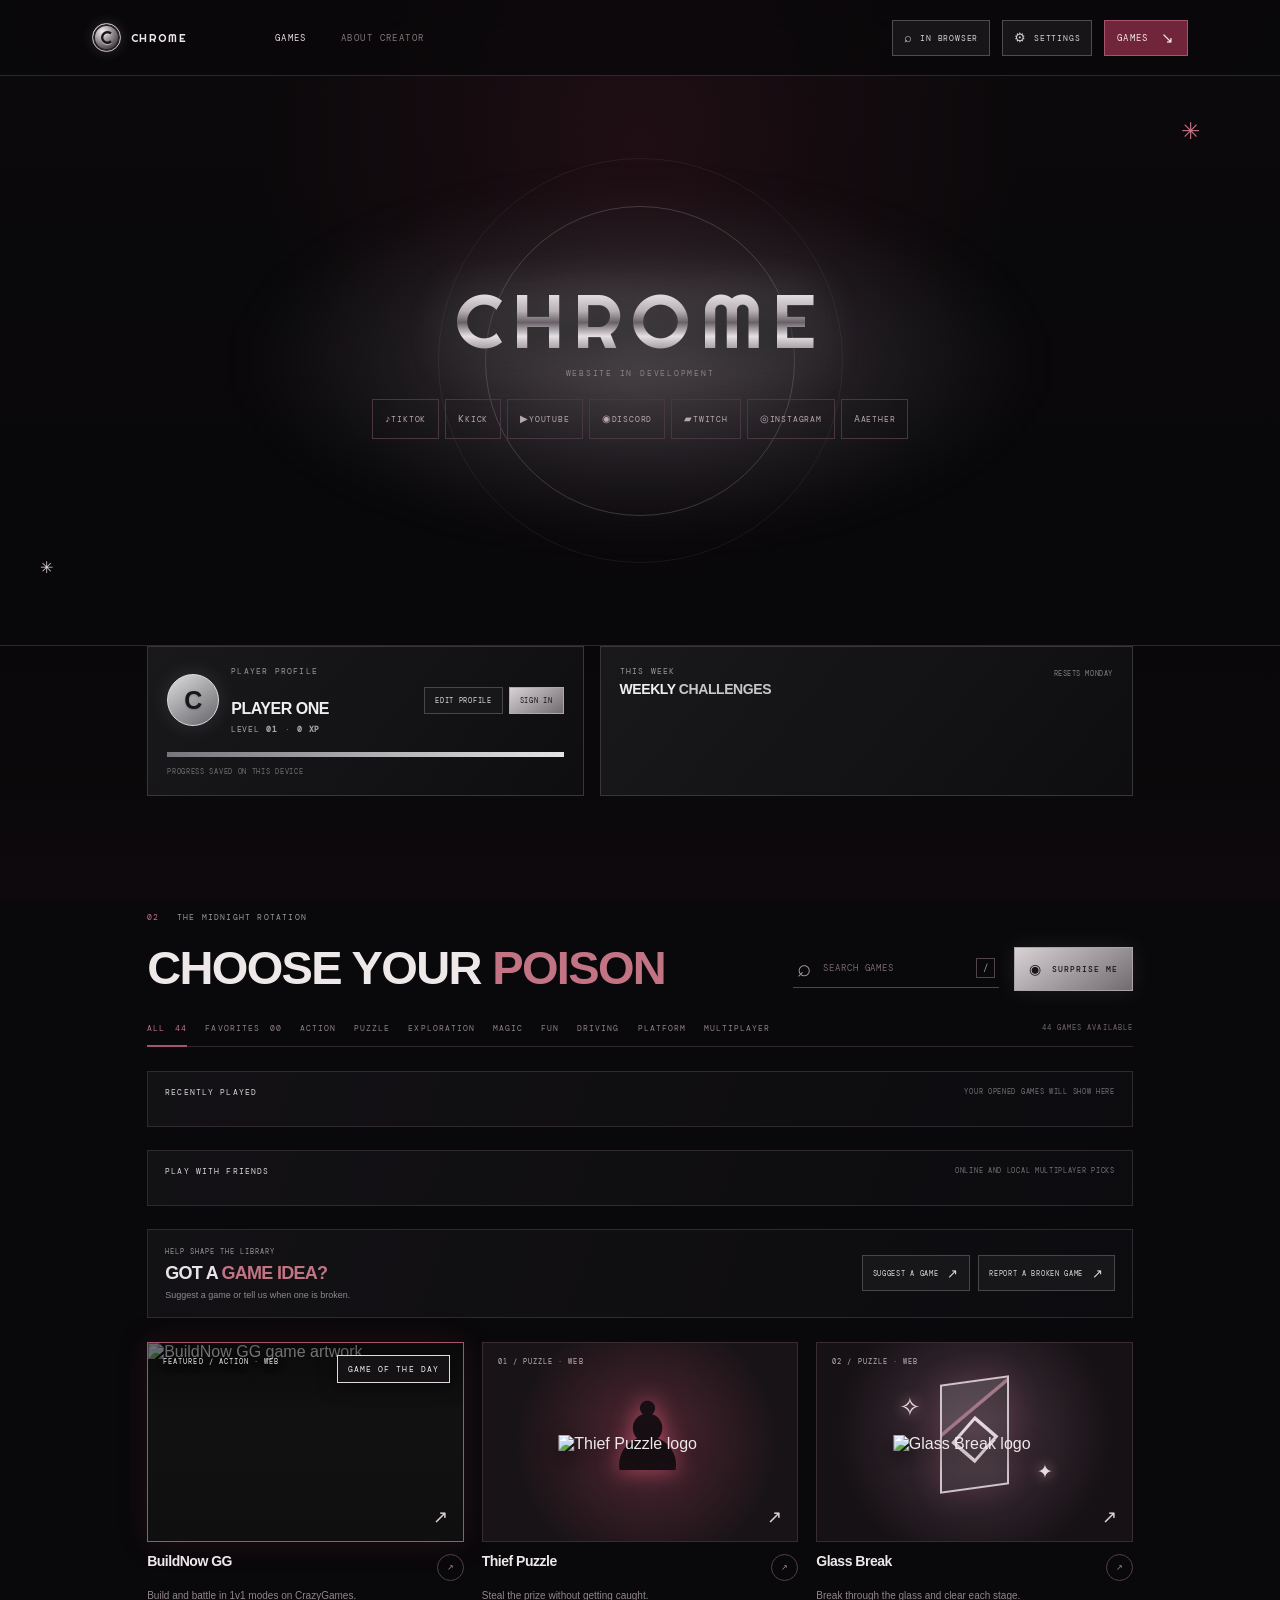
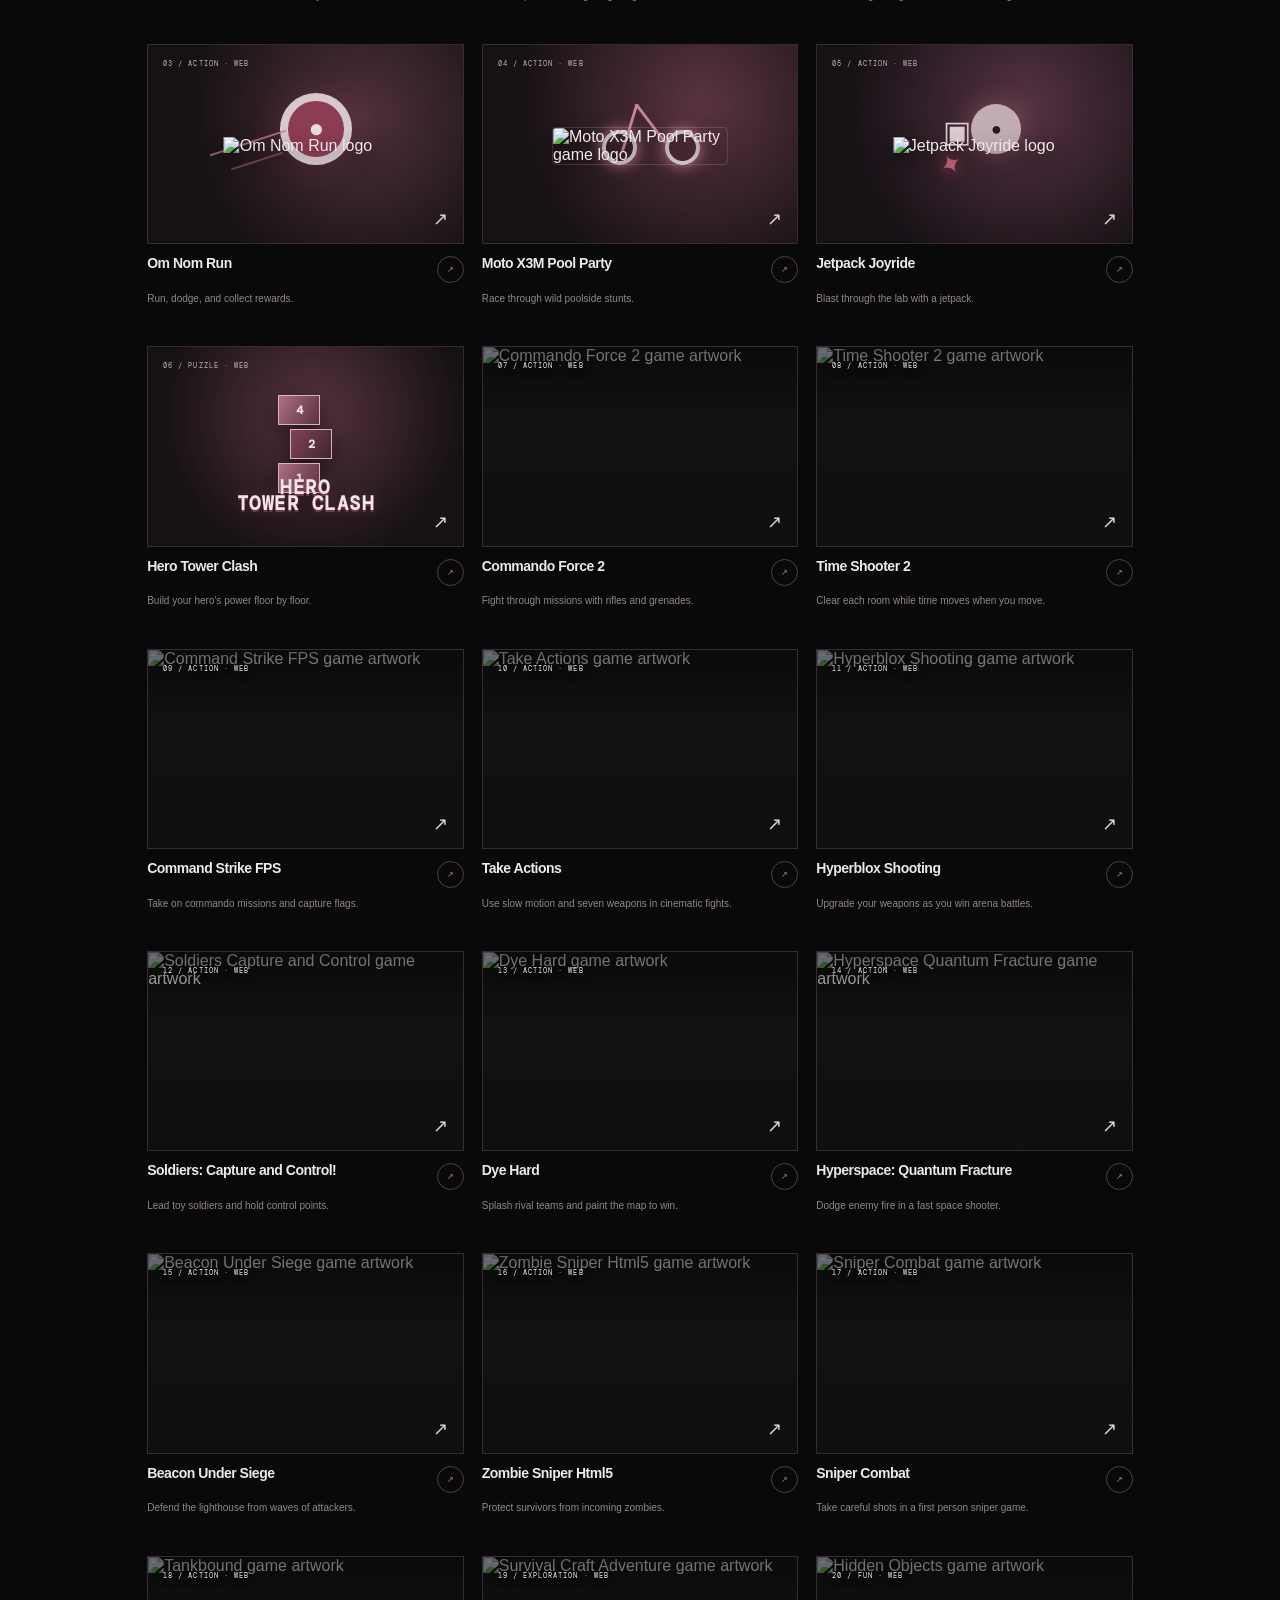
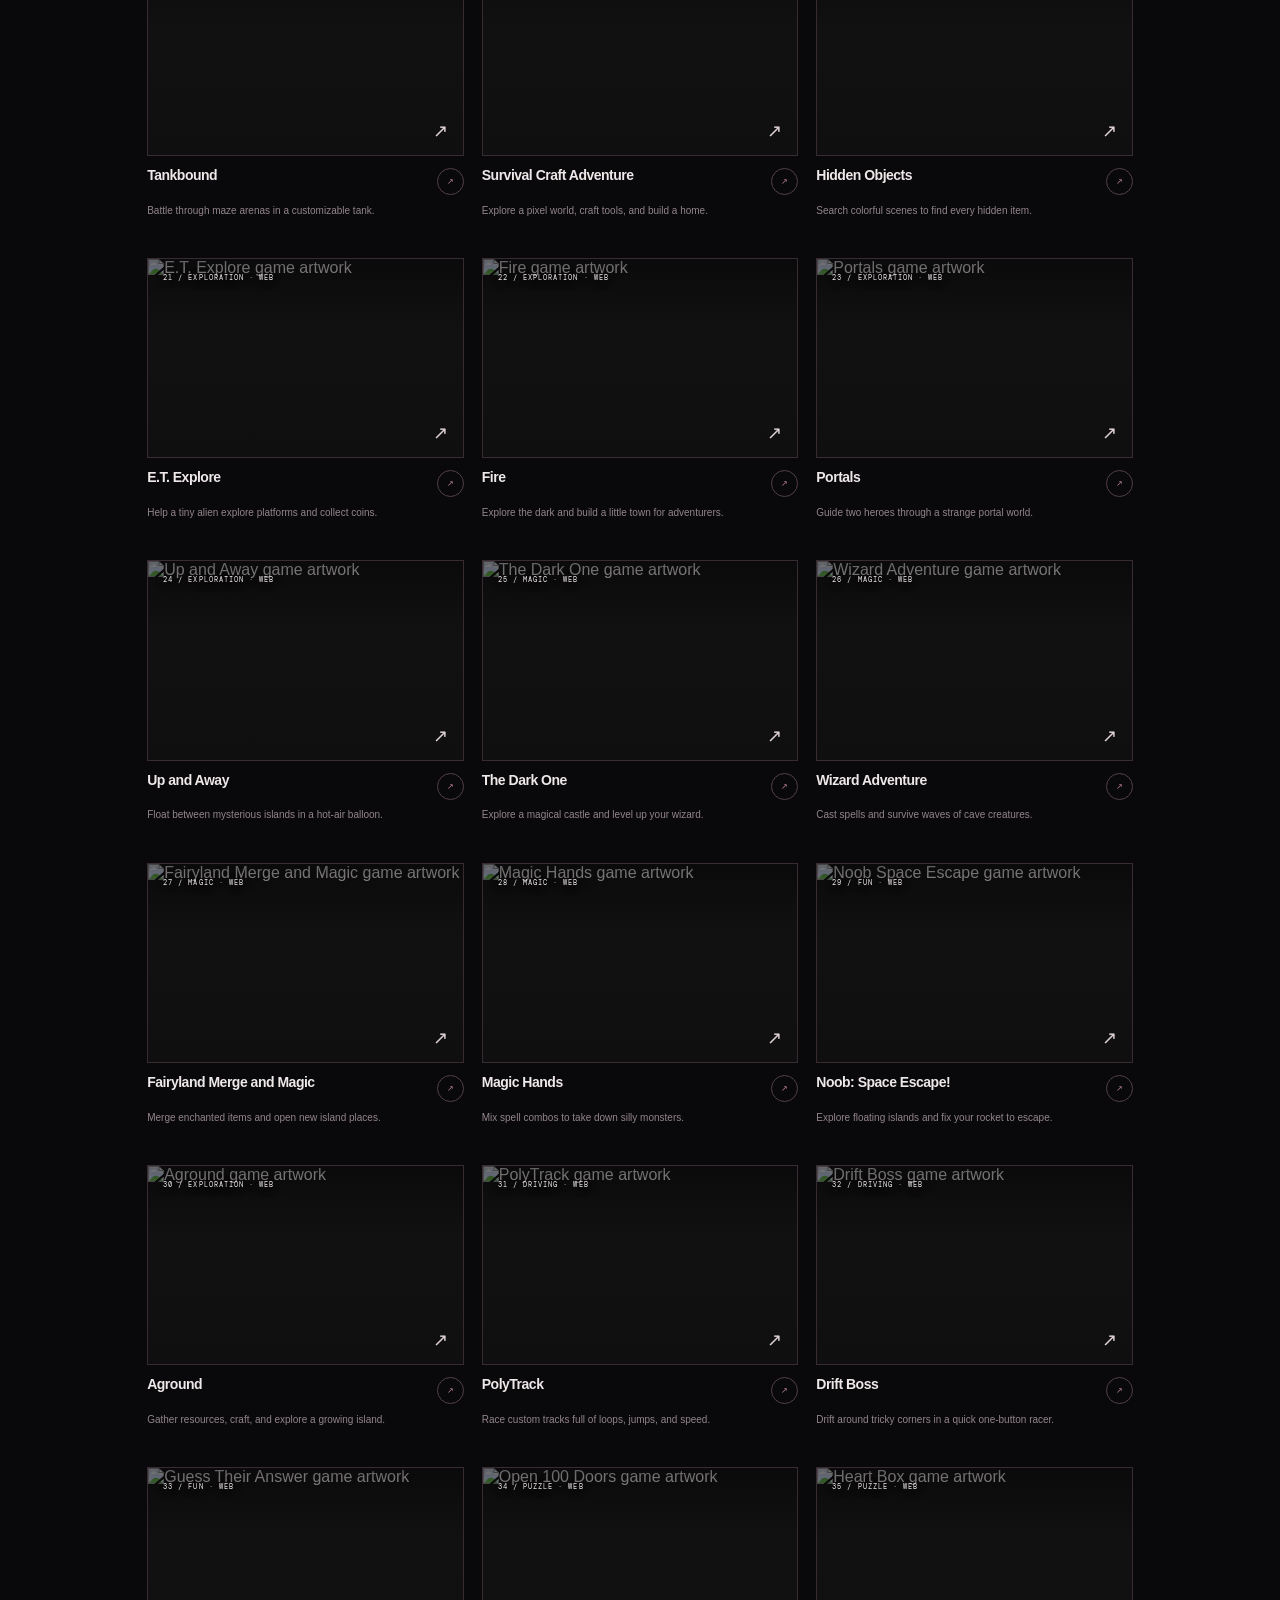
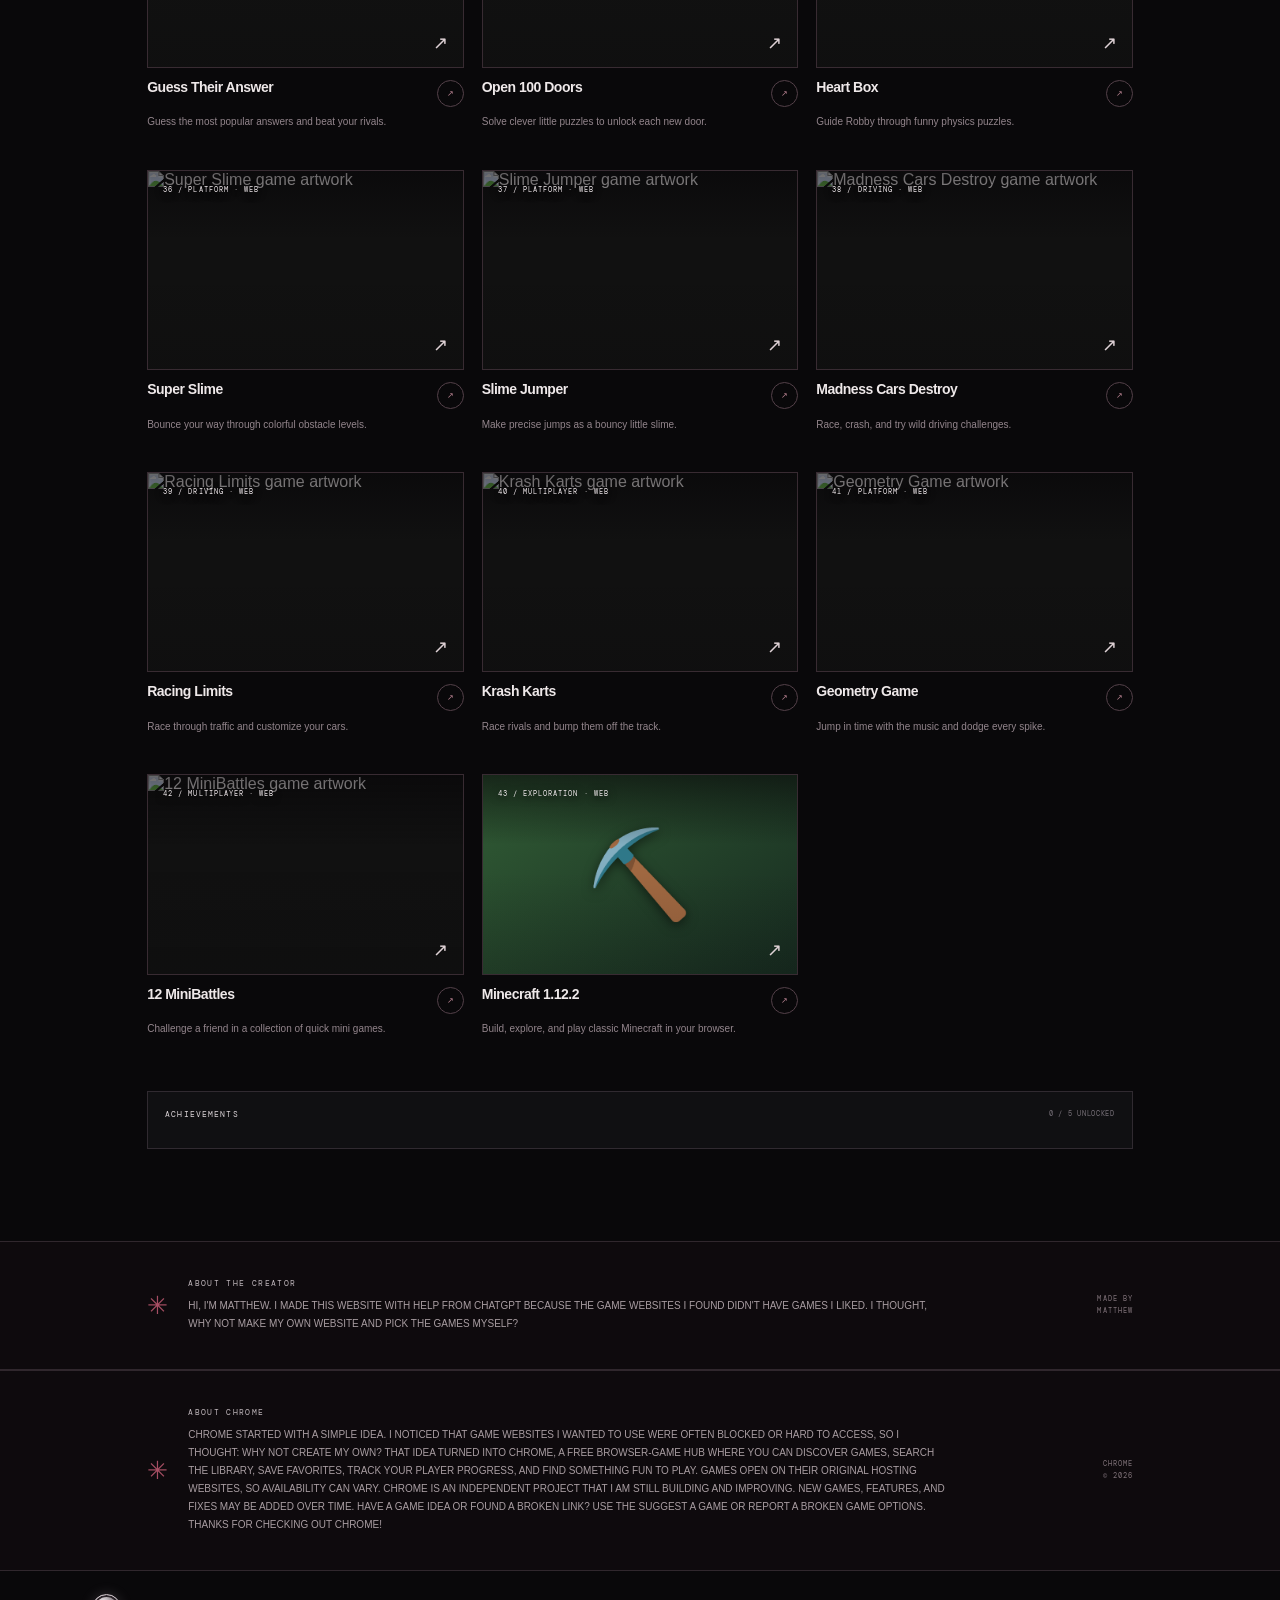
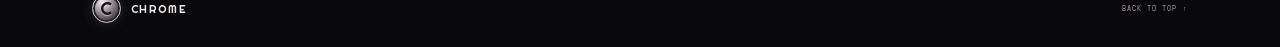
==== commit d9c399ff: "Fix Chrome stylesheet loading" ====
--- a/chrome.html
+++ b/chrome.html
@@ -9,7 +9,7 @@
   <link rel="preconnect" href="https://fonts.googleapis.com">
   <link rel="preconnect" href="https://fonts.gstatic.com" crossorigin>
   <link href="https://fonts.googleapis.com/css2?family=Bebas+Neue&family=DM+Mono:wght@400;500&family=Righteous&family=Space+Grotesk:wght@400;500;600;700&display=swap" rel="stylesheet">
-  <link rel="stylesheet" href="https://cdn.statically.io/gh/Matthewsan1500-dotcom/unblocked-website/main/style.css?v=20261105-restored">
+  <link rel="stylesheet" href="style.css?v=20261106-css-fix">
 </head>
 <body>
   <div class="starfield" aria-hidden="true"></div>
--- a/style.css
+++ b/style.css
@@ -0,0 +1,126 @@
+:root{--bg:#09080a;--panel:#141114;--panel2:#1d181c;--ink:#eee8e9;--muted:#82777d;--line:#30272d;--red:#8e2639;--red2:#541b29;--metal:#aaa2a6;--mono:'DM Mono',monospace;--sans:'Space Grotesk',sans-serif}*{box-sizing:border-box}html{scroll-behavior:smooth}body{margin:0;background:var(--bg);color:var(--ink);font-family:var(--sans);overflow-x:hidden}body:after{content:'';position:fixed;inset:0;z-index:-1;pointer-events:none;background:radial-gradient(ellipse at 50% 16%,rgba(78,23,39,.2),transparent 42%),linear-gradient(180deg,#0b090b,#080709 65%,#0d090c)}a{color:inherit;text-decoration:none}button,input{font:inherit}.starfield{position:fixed;inset:0;overflow:hidden;pointer-events:none;z-index:0;opacity:.8}.falling-star{position:absolute;top:-15px;width:2px;height:2px;border-radius:50%;background:#ded5d9;box-shadow:0 0 7px 1px rgba(224,203,211,.42);animation:star-fall linear infinite}.falling-star:after{content:'';position:absolute;top:-12px;left:0;width:1px;height:13px;background:linear-gradient(transparent,rgba(177,132,149,.48))}@keyframes star-fall{to{transform:translate3d(var(--drift),110vh,0);opacity:.05}}.topbar,.hero,.games-section,.about,footer{position:relative;z-index:1}.topbar{height:76px;padding:0 7.2%;display:flex;align-items:center;justify-content:space-between;border-bottom:1px solid var(--line);background:rgba(9,8,10,.72);backdrop-filter:blur(14px)}.brand{display:flex;align-items:center;gap:10px;font:500 11px var(--mono);letter-spacing:.19em}.brand-mark{display:grid;place-items:center;width:29px;height:29px;border:1px solid #754351;color:#c18c9b;font-size:16px}.topbar nav{display:flex;gap:34px;margin-left:8%;font:9px var(--mono);letter-spacing:.16em}.topbar nav a{color:var(--muted);transition:color .2s}.topbar nav a.active,.topbar nav a:hover{color:#e8dfe2}.online,.eyebrow,.art-index,.hero-tag,.side-note,.art-label,.results,footer>span,footer>a:last-child,.about-note{font:8px var(--mono);letter-spacing:.15em}.online{color:#91848b;display:flex;align-items:center;gap:9px}.online i{width:5px;height:5px;background:#bd596c;border-radius:50%;box-shadow:0 0 10px #a53f55}.hero{min-height:570px;padding:73px 11.5% 60px;display:grid;grid-template-columns:1.05fr .95fr;position:relative;overflow:hidden;border-bottom:1px solid var(--line)}.hero-copy{z-index:2}.eyebrow{color:#958890;margin:0 0 24px}.eyebrow span{color:#c37484;margin-right:11px}h1{font-size:clamp(65px,8.4vw,114px);line-height:.82;letter-spacing:-.09em;margin:0 0 26px;font-weight:700;text-shadow:0 8px 32px #000}h1 em,h2 em{color:#a14a5d;font-style:normal}.intro{font-size:13px;line-height:1.75;color:#a99da2;margin:0 0 25px}.primary{display:inline-flex;align-items:center;gap:30px;background:#701f32;color:#f4e9eb;padding:15px 18px;border:1px solid #a04b60;font:500 9px var(--mono);letter-spacing:.13em;transition:all .2s}.primary:hover{background:#922a42;box-shadow:0 0 28px #6d1d304a;transform:translateY(-2px)}.primary span{font-size:16px}.hero-art{position:relative;display:grid;place-items:center;min-height:400px}.arcade{width:194px;height:296px;background:linear-gradient(135deg,#bbb0b2,#63575d 55%,#282125);clip-path:polygon(6% 0,94% 0,100% 90%,87% 100%,13% 100%,0 90%);padding:22px 18px 0;position:relative;z-index:2;transform:rotate(4deg);filter:drop-shadow(22px 25px 0 rgba(0,0,0,.5))}.cabinet-top{height:43px;color:#171316;display:flex;justify-content:space-between;align-items:center;font:700 12px/1 var(--mono)}.cabinet-top b{font-size:22px;color:#76283b}.screen{height:142px;background:#0d0b0e;border:8px solid #241b20;position:relative;overflow:hidden}.pixel-sun{position:absolute;width:37px;height:37px;border-radius:50%;background:#8d263a;top:22px;left:65px;box-shadow:0 0 35px #702032}.pixel-hill{position:absolute;bottom:24px;left:-12px;width:145px;height:78px;background:#35232d;transform:rotate(-27deg);border-radius:30px}.hill-two{left:55px;bottom:14px;background:#5d2535;transform:rotate(27deg)}.screen-text{position:absolute;bottom:9px;left:0;right:0;text-align:center;color:#decfd4;font:7px var(--mono);letter-spacing:.15em;animation:blink 1.4s steps(2) infinite}@keyframes blink{50%{opacity:.25}}.controls{height:51px;display:flex;align-items:center;gap:11px;padding:0 20px}.stick{width:13px;height:25px;border-radius:9px;background:#262125;position:relative}.stick:after{content:'';position:absolute;width:20px;height:9px;background:#262125;border-radius:8px;left:-3px;top:-2px}.controls i{width:13px;height:13px;border-radius:50%;background:#772237}.controls i:last-child{background:#a7979e;margin-top:13px}.cabinet-base{height:9px;background:#4a3d42;margin:0 -5px}.orbit{position:absolute;width:310px;height:310px;border:1px solid rgba(150,94,111,.21);border-radius:50%}.orbit-two{width:405px;height:405px;border-color:rgba(196,181,186,.09)}.spark{position:absolute;color:#bd6477;font-size:23px}.s1{top:42px;right:80px}.s2{bottom:68px;left:40px;color:#ddd2d6;font-size:16px}.hero-tag{position:absolute;right:1%;bottom:35px;line-height:1.8;color:#958890}.hero-tag b{font-size:18px;color:#b2586c;margin-left:12px}.art-index{position:absolute;left:4%;bottom:31px;color:#62575d;font-size:7px}.side-note{position:absolute;right:3%;top:43%;writing-mode:vertical-rl;color:#746970;font-size:7px;line-height:1.8}.side-note span{color:#b2586c;font-size:14px;margin-top:8px}.games-section{padding:72px 11.5% 84px}.section-head{display:flex;align-items:end;justify-content:space-between;margin-bottom:32px}h2{font-size:clamp(29px,4vw,47px);line-height:.95;letter-spacing:-.07em;margin:0}.search{height:38px;display:flex;align-items:center;gap:10px;border-bottom:1px solid #51434a;color:#a6969d;padding:0 4px}.search>span{font-size:24px}.search input{width:145px;border:0;outline:0;background:transparent;color:var(--ink);font:9px var(--mono);letter-spacing:.1em}.search input::placeholder{color:#766970}.search kbd{font:9px var(--mono);border:1px solid #51434a;padding:3px 6px}.filters{display:flex;gap:23px;align-items:center;border-bottom:1px solid var(--line);margin-bottom:24px}.filter{padding:0 0 13px;border:0;background:none;color:#8f8088;font:8px var(--mono);letter-spacing:.13em;cursor:pointer;position:relative}.filter.selected{color:#d2a0ac}.filter.selected:after{content:'';position:absolute;height:2px;background:#8e3147;bottom:-1px;left:0;right:0}.filter small{font-size:8px;margin-left:4px}.results{margin-left:auto;padding-bottom:13px;color:#746970;font-size:7px}.grid{display:grid;grid-template-columns:repeat(3,1fr);gap:30px 19px}.game-card{min-width:0}.card-art{width:100%;aspect-ratio:1.58;border:1px solid #382b32;position:relative;overflow:hidden;cursor:pointer;display:block;text-align:left;transition:transform .22s,border-color .22s,filter .22s;background:#181316;color:var(--ink)}.card-art:hover{transform:translateY(-4px);border-color:#815063;filter:brightness(1.14)}.art-label{position:absolute;top:14px;left:15px;z-index:2;font-size:7px;color:#c0b2b7}.art-arrow{position:absolute;bottom:13px;right:15px;color:#ded1d5;font-size:18px;z-index:4}.art-title{position:absolute;left:19px;bottom:21px;z-index:4;color:#eee5e8;font-size:28px;line-height:.84;font-weight:700;letter-spacing:-.07em;text-align:left}.art-drift{background:radial-gradient(circle at 72% 32%,#522332,#1b151a 65%)}.road{position:absolute;width:83%;height:130%;left:29%;top:-12%;background:#211c21;transform:rotate(26deg);clip-path:polygon(36% 0,67% 0,100% 100%,0 100%)}.road i{position:absolute;height:30px;width:4px;background:#8d354a;left:47%;top:5%;transform:rotate(-8deg)}.road i:nth-child(2){top:38%;height:25px}.road i:nth-child(3){top:72%;height:25px}.car{position:absolute;top:45%;left:46%;z-index:2;color:#d1c4c9;font-size:32px;transform:rotate(-22deg);text-shadow:0 0 18px #922d43}.art-tiles{background:radial-gradient(circle at 50% 48%,#433037,#171316 68%)}.tile-board{position:absolute;inset:23% 25%;display:grid;grid-template-columns:repeat(3,1fr);gap:6px;transform:rotate(-8deg)}.tile-board i{display:grid;place-items:center;background:#362b30;color:#cbbcc2;font:700 18px var(--mono);font-style:normal;border:1px solid #59434d;border-radius:2px}.tile-board i:nth-child(2),.tile-board i:nth-child(4){background:#49313a}.tile-board i:nth-child(6){background:#74243a;color:#eee4e7}.tile-board i:nth-child(9){background:#6d4654;color:#eee4e7}.art-orbit{background:radial-gradient(circle at 52% 48%,#372934,#141114 70%)}.planet{position:absolute;left:35%;top:24%;width:115px;height:115px;border-radius:50%;background:linear-gradient(140deg,#aa8994,#49303a 64%,#241820);box-shadow:inset -12px -9px 0 rgba(0,0,0,.3),0 0 40px rgba(109,38,59,.24)}.planet i{position:absolute;inset:34px -22px;border:7px solid #8e6877;border-radius:50%;transform:rotate(-27deg)}.orbiter{position:absolute;top:26%;right:24%;font-size:23px;color:#d1c4c9}.art-sprint{background:linear-gradient(160deg,#452631,#171316 66%)}.sunset{position:absolute;right:17%;top:20%;width:92px;height:92px;border-radius:50%;background:#813246;box-shadow:0 0 40px #74253a}.ground{position:absolute;height:32%;bottom:0;left:0;right:0;background:#241d24;clip-path:polygon(0 38%,34% 10%,62% 44%,100% 0,100% 100%,0 100%)}.runner{position:absolute;z-index:2;bottom:23%;left:40%;font-size:46px;color:#d9cdd1;transform:scaleX(-1)}.art-drop{background:radial-gradient(circle at 50% 47%,#3c2932,#151215 70%)}.drop-shape{position:absolute;top:27%;left:43%;font-size:83px;color:#a94a60;text-shadow:0 14px 0 rgba(142,38,57,.22);transform:rotate(15deg)}.drop-trail{position:absolute;top:43%;left:30%;width:130px;height:45px;border:2px solid rgba(208,166,178,.45);border-radius:50%;transform:rotate(-28deg)}.art-lucky{background:radial-gradient(circle at 50% 48%,#412530,#171316 70%)}.lucky-ball{position:absolute;top:26%;left:39%;width:100px;height:100px;display:grid;place-items:center;background:#9a5365;color:#e8d8de;font-size:40px;border-radius:50%;box-shadow:0 12px 0 #4e2632,0 0 35px rgba(117,35,56,.3)}.lucky-stars{position:absolute;left:27%;top:68%;color:#c2a9b1;font-size:19px}.art-thief{background:radial-gradient(circle at 52% 50%,#512633,#171316 70%)}.thief-silhouette{position:absolute;left:39%;top:20%;font-size:95px;color:#170f13;text-shadow:0 0 22px #b24c63}.thief-stamp{position:absolute;right:17%;top:32%;font:700 17px/.9 var(--mono);color:#ddcbd1;transform:rotate(-8deg);border:1px solid #a14a5f;padding:8px}.art-1v1{background:linear-gradient(145deg,#21191f,#080709 65%)}.arena-mark{position:absolute;inset:25% 23%;border:1px solid #5b3442;transform:rotate(45deg);box-shadow:0 0 42px #5e1f332e}.arena-mark:before,.arena-mark:after{content:'';position:absolute;background:#5b3442}.arena-mark:before{width:1px;height:150%;left:50%;top:-25%}.arena-mark:after{height:1px;width:150%;top:50%;left:-25%}.arena-text{position:absolute;inset:0;display:grid;place-items:center;font:700 41px var(--mono);letter-spacing:-.12em;color:#e4dadd;text-shadow:0 0 24px #76273d}.card-meta{display:flex;justify-content:space-between;align-items:center;padding-top:12px}.card-meta h3{font-size:14px;margin:0 0 4px;font-weight:600;letter-spacing:-.02em}.card-meta p{margin:0;color:#93858c;font-size:10px}.play-icon{display:grid;place-items:center;width:27px;height:27px;border:1px solid #54414a;border-radius:50%;font-size:8px;color:#bd8595}.game-card[hidden]{display:none}.empty{display:none;color:#8f8088;font:10px var(--mono);letter-spacing:.1em;padding:35px 0}.about{border-top:1px solid var(--line);border-bottom:1px solid var(--line);padding:36px 11.5%;display:flex;align-items:center;gap:20px;background:rgba(17,13,16,.65)}.about-icon{font-size:25px;color:#a64e63}.about p{font-size:16px;line-height:1.4;margin:0}.about p b{color:#bd7788;font-weight:500}.about-note{margin-left:auto;color:#81737a;line-height:1.7;font-size:7px;text-align:right}footer{height:76px;padding:0 7.2%;display:flex;align-items:center;justify-content:space-between}footer>span{color:#70636a;font-size:7px}footer>a:last-child{font-size:7px;color:#a3949b}dialog{width:min(900px,94vw);background:#110e11;color:var(--ink);border:1px solid #513743;padding:22px;box-shadow:0 24px 120px #000}dialog::backdrop{background:rgba(3,2,4,.88);backdrop-filter:blur(7px)}.modal-head{display:flex;justify-content:space-between;align-items:start;margin-bottom:16px}.modal-head .eyebrow{font-size:7px;margin-bottom:8px}.modal-head h2{font-size:27px}.modal-head button{background:#181316;border:1px solid #59414b;color:var(--ink);width:33px;height:33px;cursor:pointer}.modal-head button:hover{background:#512332}#game-stage{min-height:370px;background:#09080a;display:grid;place-items:center;position:relative;overflow:hidden;border:1px solid #261c22}.modal-help{font:9px var(--mono);letter-spacing:.04em;color:#95858d;margin:12px 0 0}.game-ui{width:100%;min-height:370px;height:100%;position:absolute;inset:0;display:grid;place-items:center}.game-score,.tap-count{position:absolute;top:15px;left:18px;color:#d3a3af;font:10px var(--mono);letter-spacing:.1em}.game-message{text-align:center;z-index:2}.game-message h3{font-size:27px;letter-spacing:-.05em;margin:0 0 7px}.game-message p{font:9px var(--mono);color:#a3969c}.game-message button,.game-actions button{background:#70253a;border:1px solid #a6546c;color:#f2e8eb;padding:12px 18px;font:9px var(--mono);letter-spacing:.11em;cursor:pointer;margin-top:8px}.game-message button:hover,.game-actions button:hover{background:#913149}.drift-track{height:100%;width:200px;background:linear-gradient(90deg,#171316,#242026 50%,#171316);position:absolute;left:calc(50% - 100px);border-left:2px dashed #54414a;border-right:2px dashed #54414a}.player-car,.obstacle{position:absolute;font-size:30px;color:#d4c7cc;bottom:20px;left:calc(50% - 15px);z-index:2;text-shadow:0 0 17px #922c45}.obstacle{color:#bd4b62;top:25px;bottom:auto}.puzzle-game{width:min(330px,86%)}.puzzle-toolbar{display:flex;justify-content:space-between;align-items:center;margin-bottom:10px;font:9px var(--mono);color:#bd9ba5}.puzzle-toolbar button{background:#22181e;color:#e7d9de;border:1px solid #61414d;padding:7px 9px;cursor:pointer;font:8px var(--mono)}.puzzle-grid{display:grid;grid-template-columns:repeat(4,1fr);gap:7px;padding:9px;background:#1a1519;border:1px solid #392a31}.puzzle-grid i{aspect-ratio:1;background:#262025;display:grid;place-items:center;color:#ddd0d5;border:1px solid #382c32;border-radius:2px;font:600 19px var(--mono);font-style:normal}.puzzle-grid i:not(:empty){background:#462530;border-color:#794252;color:#f0e5e9}.puzzle-grid i[data-value="8"],.puzzle-grid i[data-value="16"]{background:#6a2b3e}.puzzle-grid i[data-value="32"],.puzzle-grid i[data-value="64"]{background:#873147}.game-prompt{text-align:center;max-width:400px;padding:20px}.game-prompt h3{font-size:25px;margin:0 0 6px}.game-prompt p{font:9px var(--mono);line-height:1.6;color:#a89ba1}.game-stat{font:10px var(--mono);color:#dbbdc6;letter-spacing:.1em}.timing-ring{width:185px;height:185px;border:1px solid #502936;border-radius:50%;display:grid;place-items:center;position:relative;margin:20px auto;background:radial-gradient(circle,#20171c 0 54%,transparent 55%)}.timing-ring:before{content:'';position:absolute;inset:13px;border:1px dashed #734150;border-radius:50%}.timing-target{position:absolute;top:5px;left:50%;width:14px;height:14px;background:#c1556d;border:2px solid #e3cbd2;border-radius:50%;transform:translateX(-50%)}.timing-core{font:24px var(--mono);color:#e8dfe2}.tap-button{width:140px;height:140px;border:1px solid #995167;border-radius:50%;background:radial-gradient(circle at 38% 31%,#8a344a,#2a1820 68%);color:#e8dfe2;font:600 12px var(--mono);letter-spacing:.1em;cursor:pointer;box-shadow:0 0 42px #711f3635}.tap-button:active{transform:scale(.96)}.color-choice-grid{display:grid;grid-template-columns:repeat(2,90px);gap:10px;margin:18px auto}.color-choice{height:62px;border:1px solid #70525d;background:#1d171b;color:#d7c8cd;cursor:pointer;font:8px var(--mono);letter-spacing:.08em}.color-choice:hover{border-color:#c1788b;transform:translateY(-2px)}.color-choice.active{background:#542433}.famobi-wrap{width:100%;height:100%;min-height:370px;position:relative}.famobi-frame{width:100%;height:100%;min-height:370px;border:0;display:block;background:#111}.famobi-fallback{position:absolute;right:12px;bottom:10px;background:#0a0809d9;padding:8px 10px;font:8px var(--mono);color:#ddd;z-index:2}.famobi-fallback a{color:#d18b9c;text-decoration:underline}.external-note{max-width:420px;text-align:center;padding:24px}.external-note .external-icon{font-size:48px;color:#a94c63}.external-note h3{font-size:26px;margin:12px 0 5px}.external-note p{font:9px/1.7 var(--mono);color:#9c8b92}.external-note a{display:inline-block;margin-top:14px;padding:13px 17px;background:#70253a;border:1px solid #a6546c;font:9px var(--mono);letter-spacing:.1em}.external-note a:hover{background:#913149}.game-1v1{height:100%;width:100%;text-decoration:none}.game-1v1 .card-art{height:100%}@media(max-width:760px){.topbar{height:64px;padding:0 5%}.topbar nav{gap:17px;margin-left:0}.online{font-size:6px}.hero{padding:51px 7% 43px;grid-template-columns:1fr;min-height:0}.hero-copy{padding-left:2%}.hero-art{min-height:310px;margin-top:10px}.arcade{transform:scale(.86) rotate(4deg)}.side-note{display:none}.art-index{left:0;bottom:14px}.hero-tag{right:0;bottom:14px}.games-section{padding:54px 6% 60px}.section-head{align-items:start;gap:20px;flex-direction:column}.search{align-self:stretch}.search input{flex:1}.filters{gap:15px;overflow:auto}.results{display:none}.grid{grid-template-columns:repeat(2,1fr);gap:24px 13px}.card-meta h3{font-size:12px}.card-meta p{font-size:9px}.art-title{font-size:22px}.about{padding:27px 7%;gap:13px}.about p{font-size:14px}.about-note{font-size:6px}footer{padding:0 5%}footer>span{display:none}#game-stage,.game-ui,.famobi-wrap,.famobi-frame{min-height:320px}dialog{padding:15px}}@media(max-width:400px){.online{display:none}.grid{grid-template-columns:1fr}.card-art{aspect-ratio:1.8}.about-note{max-width:100px}}
+/* finishing details */
+h1{font-family:'Bebas Neue',var(--sans);font-size:clamp(72px,9vw,122px);line-height:.76;letter-spacing:-.035em;font-weight:400}
+.timing-needle{position:absolute;top:50%;left:50%;width:12px;height:12px;border:2px solid #eadde1;border-radius:50%;background:#a74a61;transform:translate(-50%,-50%) rotate(-90deg) translateY(-79px);box-shadow:0 0 13px #9b354d}
+.tap-button.hit{background:radial-gradient(circle at 38% 31%,#a75d70,#352028 68%);box-shadow:0 0 55px #9b354d66}
+@media(prefers-reduced-motion:reduce){.falling-star{animation:none!important}.card-art,.primary{transition:none}}
+.hero-actions{display:flex;align-items:center;gap:22px;flex-wrap:wrap}.social-links{display:flex;align-items:center;gap:8px}.social-links a{display:inline-flex;align-items:center;min-height:42px;padding:0 11px;border:1px solid #493640;color:#b8a8ae;font:8px var(--mono);letter-spacing:.1em;transition:background .2s,border-color .2s,color .2s}.social-links a:hover{background:#28171e;border-color:#8e4659;color:#f0e5e9}@media(max-width:760px){.hero-actions{align-items:flex-start;gap:14px}.social-links{flex-wrap:wrap}.social-links a{min-height:37px;padding:0 9px;font-size:7px}}
+.top-actions{display:flex;align-items:center;gap:12px}.top-actions .social-links{gap:5px}.top-actions .social-links a{min-height:31px;padding:0 8px;font-size:7px;color:#ad9ba2}.top-actions .social-links a span{color:#d1b6bf;font-size:10px;margin-right:5px}.corner-games{display:inline-flex;align-items:center;gap:13px;min-height:36px;padding:0 12px;background:#70253a;border:1px solid #a6546c;color:#f2e8eb;font:9px var(--mono);letter-spacing:.12em;transition:background .2s}.corner-games:hover{background:#913149}.corner-games span{font-size:15px}@media(max-width:760px){.topbar{padding:0 3.5%;gap:8px}.topbar nav{display:none}.top-actions{gap:6px}.top-actions .social-links{gap:3px}.top-actions .social-links a{font-size:0;width:27px;justify-content:center;padding:0}.top-actions .social-links a span{font-size:11px;margin:0}.corner-games{min-height:32px;padding:0 9px;font-size:8px;gap:6px}.brand{font-size:9px;gap:7px}}
+.brand{font-family:'Righteous',var(--sans);letter-spacing:.12em}.brand-mark.chrome-mark{border-radius:50%;border:1px solid #d1c7cc;background:radial-gradient(circle at 35% 28%,#f2eef0,#8e858b 42%,#3b353a 76%);color:#191619;font:18px 'Righteous',var(--sans);text-shadow:0 1px 1px #fff8;box-shadow:inset 0 0 0 2px #292328,0 0 13px #b8aeb533}.chrome-emblem{position:relative;z-index:2;display:flex;flex-direction:column;align-items:center;gap:18px;transform:rotate(-4deg)}.chrome-c{width:190px;height:190px;display:grid;place-items:center;border-radius:50%;border:3px solid #a49ba0;background:radial-gradient(circle at 36% 28%,#f5f0f2 0,#b5adb2 21%,#625a61 56%,#171316 76%);box-shadow:inset 0 0 0 8px #252025,0 18px 60px #000,0 0 45px #ab9aa422;color:#171316;font:112px/.8 'Righteous',var(--sans);text-shadow:1px 2px 0 #f2e9ed,0 0 22px #eee8}.chrome-word{font:clamp(30px,4vw,47px)/1 'Righteous',var(--sans);letter-spacing:.12em;background:linear-gradient(180deg,#fff 0,#b7afb4 37%,#696168 52%,#e5dfe2 70%,#716970 100%);color:transparent;background-clip:text;-webkit-background-clip:text;filter:drop-shadow(0 5px 10px #000);transform:rotate(-2deg)}h1{font-family:'Righteous',var(--sans);font-size:clamp(52px,6.7vw,90px);line-height:.9;letter-spacing:-.055em;font-weight:400}.top-actions{margin-left:auto}.about .social-links a{min-height:34px;font-size:7px}.about .social-links a span{font-size:10px;margin-right:5px}@media(max-width:760px){.chrome-c{width:145px;height:145px;font-size:87px}.chrome-emblem{gap:14px}.chrome-word{font-size:30px}.about .social-links{gap:4px}.about .social-links a{font-size:6px;padding:0 7px}}
+.grid.compact{grid-template-columns:repeat(2,minmax(0,1fr));max-width:900px}@media(max-width:400px){.grid.compact{grid-template-columns:1fr}}
+.art-glass{background:radial-gradient(circle at 50% 45%,#4a3540,#151115 72%)}.glass-pane{position:absolute;left:39%;top:19%;width:22%;height:55%;display:grid;place-items:center;border:2px solid #d0c3c9;background:linear-gradient(145deg,#fff2 0 30%,#a47889 31% 33%,#fff1 34%);color:#e6d9de;font-size:62px;transform:skewY(-8deg);box-shadow:0 0 32px #bd6a8538}.glass-shard{position:absolute;z-index:2;color:#e9dce1;text-shadow:0 0 13px #da9db0}.shard-one{top:25%;left:26%;font-size:26px}.shard-two{right:25%;bottom:29%;font-size:19px}.glass-title{position:absolute;left:17px;bottom:18px;color:#eee5e8;font:700 15px/.9 var(--mono);letter-spacing:.04em}.art-omnom{background:radial-gradient(circle at 68% 36%,#50303d,#151115 70%)}.omnom-character{position:absolute;left:42%;top:24%;width:72px;height:72px;display:grid;place-items:center;border-radius:50%;border:8px solid #d6c9ce;background:#8d3d53;color:#e9dce1;font-size:26px;box-shadow:0 0 34px #a845603d}.run-trail{position:absolute;height:2px;background:#c4798d;transform:rotate(-18deg);opacity:.8}.trail-one{width:80px;left:19%;top:49%}.trail-two{width:54px;left:26%;top:58%;opacity:.45}.omnom-title{position:absolute;left:17px;bottom:18px;color:#eee5e8;font:700 15px/.9 var(--mono);letter-spacing:.04em}
+.art-moto{background:radial-gradient(circle at 70% 30%,#5a3342,#151115 72%)}.moto-wheel{position:absolute;top:43%;width:35px;height:35px;border:4px solid #d0c3c9;border-radius:50%;box-shadow:0 0 15px #ce8195}.wheel-one{left:38%}.wheel-two{left:58%}.moto-frame{position:absolute;left:43%;top:30%;color:#c68698;font-size:37px;transform:rotate(-10deg)}.moto-title{position:absolute;left:17px;bottom:18px;color:#eee5e8;font:700 15px/.9 var(--mono);letter-spacing:.04em}
+.art-jetpack{background:radial-gradient(circle at 66% 32%,#563342,#151115 72%)}.jetpack-runner{position:absolute;left:49%;top:30%;width:50px;height:50px;display:grid;place-items:center;border-radius:50%;background:#c3adb5;color:#281b22;font-size:18px;box-shadow:0 0 24px #ce81955c}.jetpack-pack{position:absolute;left:40%;top:35%;color:#ddd0d5;font-size:30px}.jetpack-flame{position:absolute;left:39%;top:52%;color:#bd6379;font-size:27px;transform:rotate(-30deg);text-shadow:0 0 16px #bc4766}.jetpack-title{position:absolute;left:17px;bottom:18px;color:#eee5e8;font:700 15px/.9 var(--mono);letter-spacing:.04em}
+.game-logo{position:absolute;z-index:3;left:50%;top:51%;transform:translate(-50%,-50%);width:min(52%,220px);height:auto;max-height:46%;object-fit:contain;filter:drop-shadow(0 7px 10px #000b)}.game-logo.moto-logo{width:min(56%,210px);max-height:70%;border:1px solid #ffffff24;border-radius:4px;object-fit:contain}.card-meta{min-height:78px;align-items:flex-start}.card-meta>div{flex:1;min-width:0}.card-meta h3{min-height:2.25em;line-height:1.1}.card-meta p{min-height:2.6em;line-height:1.35}.play-icon{flex:0 0 27px}
+.art-hero-tower{background:radial-gradient(circle at 52% 34%,#583341,#151115 72%)}.tower-stack{position:absolute;left:50%;top:24%;display:flex;flex-direction:column;gap:4px;transform:translateX(-50%);filter:drop-shadow(0 7px 12px #0008)}.tower-stack i{width:42px;height:30px;display:grid;place-items:center;background:linear-gradient(120deg,#ad7181,#593140);border:1px solid #dbb1bd;color:#f0e3e7;font:700 12px var(--mono);font-style:normal}.tower-stack i:nth-child(2){margin-left:12px;background:linear-gradient(120deg,#824359,#3e2630)}.hero-tower-logo{position:absolute;left:50%;bottom:17%;transform:translateX(-50%);text-align:center;color:#f1e7ea;font:700 19px/.85 var(--mono);letter-spacing:.08em;text-shadow:0 2px 0 #763749,0 0 15px #c36d824f}
+.hero{grid-template-columns:1fr}.hero-art{width:100%;max-width:900px;margin:0 auto}
+.development-note{font:8px var(--mono);letter-spacing:.22em;color:#988b91;text-align:center;margin-top:-7px}
+.chrome-emblem>.social-links{margin-top:3px;justify-content:center;gap:6px;flex-wrap:wrap}.chrome-emblem>.social-links a{min-height:36px;padding:0 10px;font-size:7px}.chrome-emblem>.social-links a span{font-size:10px}
+.hero-art{grid-column:1/-1}
+.hero-art{min-height:450px}.chrome-emblem{gap:16px;transform:none;isolation:isolate}.chrome-emblem:before{content:"";position:absolute;inset:-95px -125px;z-index:-1;pointer-events:none;background:radial-gradient(ellipse at center,rgba(149,56,78,.34),rgba(80,34,47,.13) 42%,transparent 72%);filter:blur(20px)}.chrome-word{font-size:clamp(52px,10vw,100px);letter-spacing:.1em;transform:rotate(-3deg);filter:drop-shadow(0 9px 22px #000) drop-shadow(0 0 22px #ba718236)}.chrome-emblem>.social-links{margin-top:5px}.chrome-emblem>.social-links a{min-height:40px;padding:0 12px;font-size:8px}
+.chrome-emblem:before{background:radial-gradient(ellipse at center,rgba(218,221,226,.28),rgba(140,146,154,.13) 42%,transparent 72%)}.orbit-one{border-color:rgba(207,211,216,.2)}
+
+/* Silver hero focus */
+.hero{position:relative;display:block;min-height:570px;padding:73px 11.5% 60px}
+.hero-art{position:absolute;inset:0;display:grid;place-items:center;grid-column:auto;width:100%;height:100%;max-width:none;min-height:0;margin:0}
+.chrome-emblem{gap:16px;transform:none;isolation:isolate}
+.chrome-emblem:before{background:radial-gradient(ellipse at center,rgba(218,221,226,.28),rgba(140,146,154,.13) 42%,transparent 72%)}
+.chrome-word{font-size:clamp(45px,7vw,76px);letter-spacing:.12em;transform:none;filter:drop-shadow(0 9px 22px #000) drop-shadow(0 0 22px rgba(209,213,218,.34))}
+.orbit-one{border-color:rgba(207,211,216,.22)}
+@media(max-width:760px){.hero{min-height:490px;padding:51px 7% 43px}.hero-art{inset:0;height:100%;max-width:none}.chrome-word{font-size:clamp(42px,10vw,64px)}}
+
+.about-copy{max-width:760px}.about .about-tag{font:8px var(--mono);letter-spacing:.17em;color:#c0b7bc;margin:0 0 9px}.about .about-description{font:10px/1.8 var(--mono);letter-spacing:.055em;color:#a99da2;margin:0}@media(max-width:760px){.about{align-items:flex-start}.about-copy{flex:1}.about .about-description{font-size:9px;line-height:1.7}}
+
+:root{--sans:Arial,Helvetica,sans-serif}.games-section h2,.card-meta h3{font-family:Arial,Helvetica,sans-serif;font-weight:700;letter-spacing:-.035em}.games-section h2 em{font-style:normal;font-weight:700}.card-meta p,.about .about-description{font-family:Arial,Helvetica,sans-serif;letter-spacing:0}
+
+#game-modal{width:min(1100px,96vw);padding:0;overflow:hidden;border:1px solid #5d525a;background:#0b0b0d;box-shadow:0 28px 130px #000}
+.browser-toolbar{height:54px;padding:0 14px;display:flex;align-items:center;gap:12px;background:#17171a;border-bottom:1px solid #303034}
+.browser-back,.browser-reload{height:32px;border:1px solid #3b3b40;background:#202024;color:#ddd;cursor:pointer;font:10px var(--mono);letter-spacing:.08em}
+.browser-back{padding:0 11px}.browser-back span{margin-left:5px}.browser-reload{width:34px;border-radius:50%;font-size:17px}
+.browser-address{height:32px;min-width:0;flex:1;display:flex;align-items:center;gap:9px;padding:0 12px;border:1px solid #3b3b40;border-radius:4px;background:#101012;color:#aaa;font:10px var(--mono);overflow:hidden;white-space:nowrap;text-overflow:ellipsis}
+.browser-lock{width:18px;height:18px;border-radius:50%;display:grid;place-items:center;background:linear-gradient(145deg,#eee,#8d8d92);color:#161618;font:12px 'Arial Black',Arial,sans-serif}
+.browser-title{height:35px;display:flex;align-items:center;gap:9px;padding:0 17px;background:#101012;color:#cfcfd2;font:9px var(--mono);letter-spacing:.1em}
+.browser-dot{width:6px;height:6px;background:#bfc1c5;border-radius:50%;box-shadow:0 0 10px #c8cbd188}.browser-caption{margin-left:auto;color:#77777d;font-size:7px}
+#game-stage{height:min(70vh,700px);min-height:360px;border:0;background:#050506}.browser-frame{display:block;width:100%;height:100%;min-height:360px;border:0;background:#08080a}#game-modal .modal-help{padding:0 16px 12px;margin:0;color:#908f95;font-size:8px}
+@media(max-width:760px){#game-modal{width:100vw;height:100dvh;max-width:none;max-height:none;margin:0;border:0}#game-stage,.browser-frame{height:calc(100dvh - 122px);min-height:280px}.browser-toolbar{gap:7px;padding:0 8px}.browser-back{padding:0 8px}.browser-address{font-size:8px}}
+
+/* Photo cards for the expanded action library */
+.game-card .photo-card{background:#111}.game-photo{position:absolute;inset:0;width:100%;height:100%;object-fit:cover;z-index:0;transition:transform .35s ease,filter .25s ease;filter:saturate(.82) contrast(1.04)}.photo-card:hover .game-photo{transform:scale(1.045);filter:saturate(1) contrast(1.05)}.photo-card:before{content:"";position:absolute;inset:0;z-index:1;pointer-events:none;background:linear-gradient(180deg,rgba(7,6,8,.62),transparent 35%,transparent 48%,rgba(7,6,8,.16))}.photo-card .art-label{z-index:2;color:#f0e9ec;text-shadow:0 2px 8px #000}.grid.compact{grid-template-columns:repeat(3,minmax(0,1fr));max-width:1120px;gap:24px 18px}@media(max-width:760px){.grid.compact{grid-template-columns:repeat(2,minmax(0,1fr))}}@media(max-width:400px){.grid.compact{grid-template-columns:1fr}}
+
+/* More library categories */
+.filters{flex-wrap:wrap;column-gap:18px;row-gap:0}@media(max-width:760px){.filters{column-gap:14px;row-gap:6px}.results{width:100%;margin-left:0}}
+
+.game-of-day .card-art{border-color:#b7aeb2;box-shadow:0 0 28px #b7aeb22b}.game-of-day .card-meta h3{color:#f2ecee}.game-day-badge{position:absolute;z-index:3;right:13px;top:12px;padding:8px 10px;border:1px solid #e3dadd;background:#171518d9;color:#f4eef0;font:8px var(--mono);letter-spacing:.13em;backdrop-filter:blur(8px);box-shadow:0 3px 18px #0008}
+
+.favorite-toggle{padding:0;background:transparent;cursor:pointer;color:#c7b6bd;transition:background .18s,color .18s,border-color .18s,transform .18s}.favorite-toggle span{font:19px/1 Arial,sans-serif;transform:translateY(-1px)}.favorite-toggle:hover{color:#fff;border-color:#dfb8c4;background:#744153;transform:scale(1.07)}.favorite-toggle.is-favorite{color:#fff;border-color:#bc758b;background:#772b43;box-shadow:0 0 13px #a34d6848}.favorite-toggle:focus-visible{outline:2px solid #eee7ea;outline-offset:3px}
+
+.section-tools{display:flex;align-items:center;gap:15px}.surprise-button,.spin-button,.roulette-play{display:inline-flex;align-items:center;justify-content:center;gap:10px;border:1px solid #aaa3a8;background:linear-gradient(145deg,#d8d2d5,#716b70);color:#171518;padding:12px 14px;font:500 8px var(--mono);letter-spacing:.12em;cursor:pointer;box-shadow:0 0 22px #c7c0c31c;transition:transform .2s,filter .2s,box-shadow .2s}.surprise-button:hover,.spin-button:hover,.roulette-play:hover{transform:translateY(-2px);filter:brightness(1.1);box-shadow:0 0 25px #d4cdd333}.surprise-button>span{font-size:14px}.recent-section{margin:0 0 23px;padding:15px 17px 17px;border:1px solid #302a30;background:linear-gradient(110deg,#151317d9,#0e0d10c9)}.recent-head{display:flex;align-items:center;justify-content:space-between;margin-bottom:12px}.recent-head h3{margin:0;color:#ddd6d9;font:8px var(--mono);letter-spacing:.14em}.recent-head span{color:#777078;font:7px var(--mono);letter-spacing:.1em}.recent-grid{display:flex;gap:10px;overflow-x:auto;scrollbar-width:thin;scrollbar-color:#62585f transparent}.recent-card{position:relative;flex:0 0 142px;height:78px;overflow:hidden;border:1px solid #41373e;background:linear-gradient(135deg,#363036,#111);color:#f4eff1}.recent-card:after{content:"";position:absolute;inset:0;background:linear-gradient(180deg,transparent 25%,#080709e8)}.recent-card img{width:100%;height:100%;object-fit:cover;filter:saturate(.82)}.recent-card span{position:absolute;z-index:1;left:9px;right:7px;bottom:8px;font:8px var(--mono);letter-spacing:.04em;white-space:nowrap;overflow:hidden;text-overflow:ellipsis}.recent-card:hover{border-color:#c5bdc1;transform:translateY(-2px)}.surprise-modal{width:min(780px,94vw);max-width:none;padding:25px;border:1px solid #5e555c;background:radial-gradient(ellipse at 50% 0,#252126,#100f12 68%);color:#eee9eb;box-shadow:0 30px 120px #000d}.surprise-modal::backdrop{background:#050406d9;backdrop-filter:blur(8px)}.surprise-top{display:flex;align-items:flex-start;justify-content:space-between;margin-bottom:24px}.surprise-top .eyebrow{margin:0 0 8px}.surprise-top h2{font-size:34px}.surprise-close{width:32px;height:32px;border:1px solid #514950;background:transparent;color:#e5dfe2;font-size:22px;cursor:pointer}.roulette-window{position:relative;width:100%;height:168px;overflow:hidden;border:1px solid #4d454b;background:linear-gradient(180deg,#0b0a0c,#151317);box-shadow:inset 0 0 35px #0009}.roulette-window:before,.roulette-window:after{content:"";position:absolute;z-index:2;top:0;bottom:0;width:76px;pointer-events:none}.roulette-window:before{left:0;background:linear-gradient(90deg,#0b0a0c,transparent)}.roulette-window:after{right:0;background:linear-gradient(270deg,#0b0a0c,transparent)}.roulette-marker{position:absolute;z-index:3;top:0;bottom:0;left:50%;width:2px;background:#eee9eb;box-shadow:0 0 13px #fff;transform:translateX(-50%)}.roulette-marker:before,.roulette-marker:after{content:"";position:absolute;left:50%;width:0;height:0;transform:translateX(-50%)}.roulette-marker:before{top:0;border-left:8px solid transparent;border-right:8px solid transparent;border-top:12px solid #f5eff2}.roulette-marker:after{bottom:0;border-left:8px solid transparent;border-right:8px solid transparent;border-bottom:12px solid #f5eff2}.roulette-track{display:flex;align-items:center;gap:10px;width:max-content;height:100%;padding:0 16px;will-change:transform}.roulette-ticket{position:relative;flex:0 0 142px;height:124px;overflow:hidden;border:1px solid #4b4249;background:linear-gradient(145deg,#39343a,#141216)}.roulette-ticket img{width:100%;height:100%;object-fit:cover;filter:saturate(.68) brightness(.8)}.roulette-ticket span{position:absolute;left:0;right:0;bottom:0;padding:22px 8px 8px;background:linear-gradient(transparent,#070608ed);color:#eee9eb;font:7px var(--mono);letter-spacing:.04em;text-align:center;white-space:nowrap;overflow:hidden;text-overflow:ellipsis}.roulette-status{min-height:12px;margin:16px 0;color:#a79da2;text-align:center;font:8px var(--mono);letter-spacing:.14em}.roulette-result{display:flex;align-items:center;justify-content:space-between;padding:13px 0 17px;border-top:1px solid #302a30}.roulette-result .eyebrow{color:#938990;font-size:7px}.roulette-result h3{margin:5px 0 0;font-size:19px}.roulette-play{min-width:120px;padding:11px 13px;text-decoration:none}.spin-button{width:100%;padding:14px;font-size:9px}.spin-button span{font-size:16px}.spin-button:disabled{cursor:wait;opacity:.7}@media(max-width:760px){.section-tools{align-items:stretch;flex-direction:column;gap:10px}.section-tools .search{justify-content:flex-start}.surprise-button{width:100%}.recent-head{gap:12px;align-items:flex-start;flex-direction:column}.surprise-modal{padding:17px}.roulette-ticket{flex-basis:124px;height:112px}.roulette-window{height:145px}}@media(prefers-reduced-motion:reduce){.recent-card,.surprise-button,.spin-button,.roulette-play{transition:none}}
+/* Player features */
+.player-dashboard{display:grid;grid-template-columns:.9fr 1.1fr;gap:16px;margin:0 0 44px;padding:0 11.5%}.profile-card,.challenge-panel{padding:19px;border:1px solid #39353a;background:linear-gradient(130deg,#19191c,#0e0e10)}.profile-top,.profile-identity,.challenge-heading{display:flex;align-items:center;justify-content:space-between;gap:12px}.profile-identity{justify-content:flex-start}.profile-avatar{width:52px;height:52px;flex:0 0 52px;display:grid;place-items:center;border:1px solid #ddd;border-radius:50%;background:linear-gradient(145deg,#ddd,#64646a);color:#171719;font:700 20px Arial;box-shadow:0 0 20px #c9c9d026}.profile-identity h2,.challenge-heading h2{margin:0;color:#f0eef0;font:700 16px Arial;letter-spacing:-.03em}.eyebrow{color:#9a969a}.profile-level{display:flex;gap:7px;margin:6px 0 0;color:#aaa6aa;font:8px var(--mono);letter-spacing:.08em}.edit-profile{padding:8px 10px;border:1px solid #49464b;background:#17171a;color:#dedade;font:7px var(--mono);letter-spacing:.1em;cursor:pointer}.xp-track,.challenge-track{height:5px;overflow:hidden;background:#343136}.xp-track{margin-top:18px}.xp-track span,.challenge-track i{display:block;height:100%;background:linear-gradient(90deg,#77767c,#e4e3e5);box-shadow:0 0 12px #d6d5d75c;transition:width .3s}.profile-save-note{margin:10px 0 0;color:#716e73;font:7px var(--mono);letter-spacing:.1em}.challenge-heading{align-items:flex-start;margin-bottom:14px}.challenge-heading .eyebrow{margin:0 0 5px}.challenge-heading h2{font-size:14px}.challenge-heading h2 em{color:#c9c7cb;font-style:normal}.challenge-reset{padding-top:3px;color:#827e83;font:7px var(--mono);letter-spacing:.08em}.challenge-list{display:grid;gap:10px}.challenge-item{display:grid;grid-template-columns:1fr auto;gap:6px 10px;align-items:center}.challenge-copy{display:grid;gap:3px}.challenge-copy b{color:#d8d5d9;font:9px Arial}.challenge-copy span{color:#817d82;font:8px Arial}.challenge-count{color:#cbc8cc;font:8px var(--mono)}.challenge-track{grid-column:1/-1;height:3px}.friends-section{margin:0 0 23px;padding:15px 17px 17px;border:1px solid #302a30;background:linear-gradient(110deg,#151317d9,#0e0d10c9)}.friends-grid{display:grid;grid-template-columns:repeat(4,minmax(0,1fr));gap:9px}.friend-card{position:relative;display:flex;align-items:center;gap:9px;min-width:0;height:57px;padding:6px;border:1px solid #39343a;background:#121114;color:#dedade;text-decoration:none;overflow:hidden}.friend-card img{width:66px;height:43px;flex:0 0 66px;object-fit:cover;filter:saturate(.72) brightness(.78)}.friend-card span{min-width:0;overflow:hidden;color:#d8d4d8;font:8px var(--mono);white-space:nowrap;text-overflow:ellipsis}.friend-card i{margin-left:auto;color:#928e93;font-style:normal}.friend-card:hover{border-color:#bcb9be;transform:translateY(-2px)}.achievements-section{margin:38px 0 8px;padding:17px;border:1px solid #302a30;background:#101012}.achievements-grid{display:grid;grid-template-columns:repeat(5,minmax(0,1fr));gap:9px}.achievement-card{display:grid;justify-items:start;gap:7px;min-height:112px;padding:12px;border:1px solid #302d32;background:linear-gradient(145deg,#171619,#101012);opacity:.62}.achievement-card.unlocked{border-color:#77747a;opacity:1;box-shadow:inset 0 0 22px #c2c0c408}.achievement-icon{color:#79757c;font-size:19px}.achievement-card.unlocked .achievement-icon{color:#e1dfe2;text-shadow:0 0 12px #d8d6dc66}.achievement-card b{color:#cac7cb;font:8px var(--mono);letter-spacing:.08em}.achievement-card>span:not(.achievement-icon){color:#858187;font:8px/1.35 Arial}.achievement-card small{align-self:end;color:#8e8b91;font:6px var(--mono);letter-spacing:.12em}.achievement-card.unlocked small{color:#d5d3d7}.profile-dialog{width:min(440px,92vw);padding:23px;border:1px solid #5e555c;background:radial-gradient(ellipse at 50% 0,#252126,#100f12 68%);color:#eee9eb;box-shadow:0 30px 120px #000d}.profile-dialog::backdrop{background:#050406d9;backdrop-filter:blur(8px)}.profile-name-label,.avatar-label{display:grid;gap:8px;margin:15px 0 0;color:#aaa4ab;font:8px var(--mono);letter-spacing:.1em}.profile-name-label input{width:100%;padding:12px;border:1px solid #504950;background:#121114;color:#f1edf0;font:13px Arial}.profile-name-label input:focus{border-color:#d5d1d6;outline:0}.avatar-label{margin-bottom:10px}.avatar-picker{display:flex;gap:9px;margin-bottom:17px}.avatar-picker button{width:43px;height:43px;border:1px solid #504950;border-radius:50%;background:#19171b;color:#d7d2d7;font:15px Arial;cursor:pointer}.avatar-picker button.selected{border-color:#e6e4e7;background:linear-gradient(145deg,#ddd,#777);color:#151417;box-shadow:0 0 16px #ddd5}.profile-dialog .spin-button{margin-top:6px}
+@media(max-width:900px){.player-dashboard{grid-template-columns:1fr;padding:0 7%}.friends-grid{grid-template-columns:repeat(2,minmax(0,1fr))}.achievements-grid{grid-template-columns:repeat(3,minmax(0,1fr))}}
+@media(max-width:520px){.player-dashboard{padding:0 5%;margin-bottom:32px}.profile-card,.challenge-panel{padding:15px}.profile-top{align-items:flex-start}.profile-identity h2{font-size:14px}.friends-grid{grid-template-columns:1fr 1fr}.friend-card{gap:6px}.friend-card img{width:50px;flex-basis:50px}.achievements-grid{grid-template-columns:repeat(2,minmax(0,1fr))}.achievement-card{min-height:105px;padding:10px}.recent-section,.friends-section{padding:13px}}
+.profile-actions{display:flex;gap:6px;flex-wrap:wrap;justify-content:flex-end}.account-button{border-color:#aaa;background:linear-gradient(145deg,#d8d2d5,#716b70);color:#171518}.account-description{margin:-8px 0 16px;color:#aaa4ab;font:10px/1.6 Arial,sans-serif}.account-dialog .profile-name-label{margin-top:12px}.account-dialog .profile-name-label input{min-height:42px}.account-message{min-height:17px;margin:12px 0;color:#b8b1b7;font:9px/1.5 Arial,sans-serif}.account-switch,.account-signout{width:100%;margin-top:12px;padding:11px;border:1px solid #514950;background:transparent;color:#d8d3d8;font:8px var(--mono);letter-spacing:.06em;cursor:pointer}.account-switch:hover,.account-signout:hover{border-color:#ddd}.account-signout{background:#26171d;color:#eadfe3}.account-dialog [hidden]{display:none!important}@media(max-width:520px){.profile-actions{gap:5px}.profile-actions .edit-profile{padding:7px}.profile-identity{gap:8px}.profile-avatar{width:44px;height:44px;flex-basis:44px}}
+.avatar-picker{display:grid;grid-template-columns:repeat(6,minmax(0,1fr));gap:9px;max-height:min(250px,38vh);overflow-y:auto;padding:2px 2px 9px;scrollbar-width:thin;scrollbar-color:#62585f transparent}.avatar-picker button{width:100%;aspect-ratio:1;height:auto;border-radius:50%;font-size:21px;transition:transform .16s,border-color .16s,box-shadow .16s}.avatar-picker button:hover{transform:translateY(-2px) scale(1.05);border-color:#d7d4d8}.avatar-picker button:focus-visible{outline:2px solid #eee;outline-offset:2px}.profile-avatar{font-size:25px;text-shadow:0 1px 2px #0003}@media(max-width:520px){.avatar-picker{grid-template-columns:repeat(6,minmax(0,1fr));gap:7px}.avatar-picker button{font-size:19px}}
+ .avatar-group-label{grid-column:1/-1;margin:5px 0 0;color:#968e96;font:7px var(--mono);letter-spacing:.14em}
+:root{--accent-main:#70253a;--accent-bright:#c37484;--accent-line:#a6546c;--accent-deep:#541b29;--accent-rgb:112,37,58}body:after{background:radial-gradient(ellipse at 50% 16%,rgba(var(--accent-rgb),.2),transparent 42%),linear-gradient(180deg,#0b090b,#080709 65%,#0d090c)}h1 em,h2 em,.eyebrow span,.hero-tag b,.side-note span,.spark.s1{color:var(--accent-bright)}.online i{background:var(--accent-bright);box-shadow:0 0 10px var(--accent-main)}.primary,.corner-games{background:var(--accent-main);border-color:var(--accent-line)}.primary:hover,.corner-games:hover{background:var(--accent-line)}.filter.selected{color:var(--accent-bright)}.filter.selected:after{background:var(--accent-line)}.card-art:hover{border-color:var(--accent-line)}.game-of-day .card-art{border-color:var(--accent-line);box-shadow:0 0 28px rgba(var(--accent-rgb),.24)}.favorite-toggle:hover{color:#fff;border-color:var(--accent-line);background:var(--accent-main)}.favorite-toggle.is-favorite{border-color:var(--accent-line);background:var(--accent-deep);box-shadow:0 0 13px rgba(var(--accent-rgb),.3)}.settings-button{min-height:36px;display:inline-flex;align-items:center;gap:7px;padding:0 11px;border:1px solid #514a50;background:#171518;color:#d8d2d5;font:8px var(--mono);letter-spacing:.1em;cursor:pointer;transition:background .18s,border-color .18s,color .18s}.settings-button:hover{border-color:var(--accent-line);color:var(--accent-bright)}.settings-button span{font-size:13px}.settings-dialog{width:min(520px,92vw)}.settings-description{margin:-8px 0 18px;color:#aaa4ab;font:10px/1.6 Arial,sans-serif}.theme-options{display:grid;grid-template-columns:repeat(2,minmax(0,1fr));gap:9px}.theme-options button{display:flex;align-items:center;gap:10px;min-height:45px;padding:7px 10px;border:1px solid #39353a;background:#151417;color:#c9c5ca;font:8px var(--mono);letter-spacing:.1em;text-align:left;cursor:pointer;transition:border-color .18s,background .18s}.theme-options button:hover,.theme-options button.selected{border-color:var(--accent-line);background:#201c20}.theme-options button.selected{box-shadow:inset 0 0 0 1px var(--accent-line)}.theme-options i{width:23px;height:23px;flex:0 0 23px;border:1px solid #ffffff75;border-radius:50%;background:var(--swatch);box-shadow:0 0 14px color-mix(in srgb,var(--swatch),transparent 55%)}.settings-save-note{margin:16px 0 0;color:#777178;font:7px var(--mono);letter-spacing:.12em}@media(max-width:760px){.settings-button{width:34px;min-height:32px;justify-content:center;padding:0;font-size:0;gap:0}.settings-button span{font-size:14px}.top-actions{gap:6px}}
+.feedback-section{display:flex;align-items:center;justify-content:space-between;gap:20px;margin:0 0 24px;padding:17px;border:1px solid #302a30;background:linear-gradient(110deg,#151317d9,#0e0d10c9)}.feedback-section .eyebrow{margin:0 0 7px;font-size:7px;letter-spacing:.14em}.feedback-section h3{margin:0;color:#e8e3e6;font:700 18px Arial,sans-serif;letter-spacing:-.04em}.feedback-section h3 em{color:var(--accent-bright);font-style:normal}.feedback-section p:last-child{margin:6px 0 0;color:#8f8990;font:9px Arial,sans-serif}.feedback-actions{display:flex;gap:8px;flex-wrap:wrap;justify-content:flex-end}.feedback-actions button{display:flex;align-items:center;gap:9px;min-height:36px}.feedback-actions button:hover{border-color:var(--accent-line);color:var(--accent-bright)}.feedback-actions button span{font-size:13px}.feedback-dialog{width:min(520px,92vw)}.feedback-dialog .profile-name-label{margin-top:12px}.feedback-dialog select,.feedback-dialog textarea{width:100%;padding:11px;border:1px solid #504950;background:#121114;color:#eee9eb;font:11px Arial,sans-serif}.feedback-dialog select:focus,.feedback-dialog textarea:focus{border-color:var(--accent-line);outline:0}.feedback-dialog textarea{resize:vertical;line-height:1.5}.feedback-dialog [hidden]{display:none!important}.feedback-dialog .spin-button{margin-top:4px}@media(max-width:760px){.feedback-section{align-items:flex-start;flex-direction:column}.feedback-actions{width:100%;justify-content:flex-start}.feedback-actions button{flex:1;justify-content:center;font-size:7px}}@media(max-width:420px){.feedback-actions{flex-direction:column}.feedback-actions button{width:100%;flex:none}}
+.settings-label{margin:18px 0 9px;color:#8f8790;font:7px var(--mono);letter-spacing:.15em}.appearance-options{display:grid;grid-template-columns:1fr 1fr;gap:9px}.appearance-options button{min-height:72px;display:grid;grid-template-columns:29px 1fr;grid-template-rows:1fr 1fr;align-items:center;column-gap:9px;padding:10px;border:1px solid #39353a;background:#151417;color:#c9c5ca;text-align:left;cursor:pointer}.appearance-options button>span{grid-row:1/3;width:28px;height:28px;display:grid;place-items:center;border-radius:50%;background:#242329;color:#e1dfe7;font-size:18px}.appearance-options button b{align-self:end;font:8px var(--mono);letter-spacing:.12em}.appearance-options button small{align-self:start;margin-top:4px;color:#8e8991;font:8px Arial,sans-serif}.appearance-options button.selected,.appearance-options button:hover{border-color:var(--accent-line);box-shadow:inset 0 0 0 1px var(--accent-line)}
+html[data-mode="light"]{color-scheme:light;--bg:#eceef2;--panel:#f5f6f8;--panel2:#e2e4e9;--ink:#24252b;--muted:#686a73;--line:#c9cbd2}html[data-mode="light"] body{background:var(--bg);color:var(--ink)}html[data-mode="light"] body:after{background:radial-gradient(ellipse at 50% 16%,rgba(var(--accent-rgb),.09),transparent 46%),linear-gradient(180deg,#f8f9fb,#eceef2 62%,#e5e7ec)}html[data-mode="light"] .topbar{background:rgba(246,247,249,.9);border-color:#c9cbd2}html[data-mode="light"] .topbar nav a.active,html[data-mode="light"] .topbar nav a:hover{color:#26272d}html[data-mode="light"] .hero,html[data-mode="light"] footer{border-color:#c9cbd2}html[data-mode="light"] .eyebrow,html[data-mode="light"] .development-note{color:#666973}html[data-mode="light"] .about-description{color:#555861}html[data-mode="light"] .about-tag,html[data-mode="light"] .about-note,html[data-mode="light"] footer>a:last-child{color:#666973}html[data-mode="light"] .search{border-color:#b6b8c0;color:#5e606a}html[data-mode="light"] .search input{color:#282930}html[data-mode="light"] .search input::placeholder,html[data-mode="light"] .search kbd{color:#767983}html[data-mode="light"] .filters{border-color:#c9cbd2}html[data-mode="light"] .filter{color:#686a73}html[data-mode="light"] .results{color:#6b6d76}html[data-mode="light"] .player-dashboard .profile-card,html[data-mode="light"] .player-dashboard .challenge-panel,html[data-mode="light"] .recent-section,html[data-mode="light"] .friends-section,html[data-mode="light"] .feedback-section,html[data-mode="light"] .achievements-section{border-color:#c9cbd2;background:linear-gradient(130deg,#f8f9fb,#e4e6eb);box-shadow:0 8px 28px #4650640b}html[data-mode="light"] .profile-identity h2,html[data-mode="light"] .challenge-heading h2,html[data-mode="light"] .feedback-section h3{color:#26272d}html[data-mode="light"] .profile-level,html[data-mode="light"] .challenge-count,html[data-mode="light"] .challenge-copy b,html[data-mode="light"] .recent-head h3{color:#474951}html[data-mode="light"] .challenge-copy span,html[data-mode="light"] .profile-save-note,html[data-mode="light"] .recent-head span,html[data-mode="light"] .feedback-section p:last-child{color:#686a73}html[data-mode="light"] .xp-track,html[data-mode="light"] .challenge-track{background:#c9cbd2}html[data-mode="light"] .xp-track span,html[data-mode="light"] .challenge-track i{background:linear-gradient(90deg,var(--accent-line),var(--accent-bright))}html[data-mode="light"] .friend-card{border-color:#c5c7ce;background:#f6f7f9;color:#32343b}html[data-mode="light"] .friend-card span{color:#363840}html[data-mode="light"] .achievement-card{border-color:#c5c7ce;background:linear-gradient(145deg,#f7f8fa,#e4e6eb);opacity:.76}html[data-mode="light"] .achievement-card.unlocked{border-color:#92959e;opacity:1}html[data-mode="light"] .achievement-card b{color:#373940}html[data-mode="light"] .achievement-card>span:not(.achievement-icon),html[data-mode="light"] .achievement-card small{color:#666973}html[data-mode="light"] .achievement-card.unlocked .achievement-icon{color:var(--accent-main)}html[data-mode="light"] .settings-button,html[data-mode="light"] .edit-profile{border-color:#c3c5cc;background:#f5f6f8;color:#34353c}html[data-mode="light"] .account-button{background:linear-gradient(145deg,#d8d2d5,#aaa6ad);color:#171518}html[data-mode="light"] .surprise-modal,html[data-mode="light"] .profile-dialog{border-color:#c3c5cc;background:radial-gradient(ellipse at 50% 0,#fff,#e7e9ee 74%);color:#25262c;box-shadow:0 24px 90px #38405032}html[data-mode="light"] .surprise-modal::backdrop,html[data-mode="light"] .profile-dialog::backdrop{background:#35384466}html[data-mode="light"] .surprise-close{border-color:#bfc1c9;color:#303139}html[data-mode="light"] .settings-description,html[data-mode="light"] .account-description{color:#5f616a}html[data-mode="light"] .settings-label{color:#686a73}html[data-mode="light"] .appearance-options button,html[data-mode="light"] .theme-options button{border-color:#c6c8cf;background:#f4f5f7;color:#34353c}html[data-mode="light"] .appearance-options button small{color:#696b74}html[data-mode="light"] .appearance-options button>span{background:#e0e2e8;color:#41434b}html[data-mode="light"] .theme-options button.selected,html[data-mode="light"] .theme-options button:hover{background:#e6e8ed}html[data-mode="light"] .settings-save-note{color:#6b6d76}html[data-mode="light"] .profile-name-label,html[data-mode="light"] .avatar-label{color:#62646d}html[data-mode="light"] .profile-name-label input,html[data-mode="light"] .feedback-dialog select,html[data-mode="light"] .feedback-dialog textarea{border-color:#c3c5cc;background:#f8f9fb;color:#292a31}html[data-mode="light"] .avatar-picker button{border-color:#c3c5cc;background:#f2f3f6;color:#33343b}html[data-mode="light"] .avatar-picker button.selected{border-color:#70737d;background:linear-gradient(145deg,#fff,#c9cbd2);color:#18191d}html[data-mode="light"] .avatar-group-label{color:#686a73}html[data-mode="light"] .account-message{color:#5e6068}html[data-mode="light"] .account-switch,html[data-mode="light"] .account-signout{border-color:#c3c5cc;background:#f2f3f6;color:#34353c}html[data-mode="light"] .account-signout{background:#e8e4e8}html[data-mode="light"] .roulette-window{border-color:#c6c8cf;background:linear-gradient(180deg,#e8e9ed,#f4f5f7);box-shadow:inset 0 0 30px #44506412}html[data-mode="light"] .roulette-window:before{background:linear-gradient(90deg,#e8e9ed,transparent)}html[data-mode="light"] .roulette-window:after{background:linear-gradient(270deg,#e8e9ed,transparent)}html[data-mode="light"] .roulette-ticket{border-color:#c0c2ca;background:#dfe1e6}html[data-mode="light"] .roulette-status{color:#5e6068}html[data-mode="light"] .roulette-result{border-color:#c9cbd2}html[data-mode="light"] .roulette-result h3{color:#27282e}html[data-mode="light"] .roulette-result .eyebrow{color:#686a73}html[data-mode="light"] .feedback-dialog select:focus,html[data-mode="light"] .feedback-dialog textarea:focus{border-color:var(--accent-line)}html[data-mode="light"] .falling-star{width:3px;height:3px;background:#8793a8;box-shadow:0 0 8px 2px #9aa8bc66;opacity:.34}html[data-mode="light"] .falling-star:after{top:-8px;height:9px;background:linear-gradient(transparent,#aeb8c8a8)}
+/* White mode uses black lettering throughout the interface; keep game artwork text untouched. */
+html[data-mode="light"] body :not(#game-modal):not(#game-modal *):not(.card-art):not(.card-art *):not(.recent-card):not(.recent-card *):not(.roulette-ticket):not(.roulette-ticket *):not(.game-photo):not(.game-logo){color:#050505!important}html[data-mode="light"] .chrome-word{color:#050505;background:none;-webkit-text-fill-color:#050505;filter:drop-shadow(0 2px 1px #fff8)}html[data-mode="light"] input::placeholder,html[data-mode="light"] textarea::placeholder{color:#45464b!important}html[data-mode="light"] .primary,html[data-mode="light"] .corner-games{background:color-mix(in srgb,var(--accent-main),white 58%);border-color:var(--accent-line)}html[data-mode="light"] .primary:hover,html[data-mode="light"] .corner-games:hover{background:color-mix(in srgb,var(--accent-main),white 48%)}
+/* Softer low-glare light appearance */
+html[data-mode="light"]{--bg:#d6d8dd;--panel:#dedfe3;--panel2:#ced0d6}html[data-mode="light"] body:after{background:radial-gradient(ellipse at 50% 16%,rgba(var(--accent-rgb),.055),transparent 46%),linear-gradient(180deg,#e1e3e7,#d6d8dd 62%,#cdd0d5)}html[data-mode="light"] .topbar{background:rgba(222,224,229,.94)}html[data-mode="light"] .player-dashboard .profile-card,html[data-mode="light"] .player-dashboard .challenge-panel,html[data-mode="light"] .recent-section,html[data-mode="light"] .friends-section,html[data-mode="light"] .feedback-section,html[data-mode="light"] .achievements-section{background:linear-gradient(130deg,#e1e2e6,#d0d2d7);box-shadow:0 7px 24px #3940500a}html[data-mode="light"] .surprise-modal,html[data-mode="light"] .profile-dialog{background:radial-gradient(ellipse at 50% 0,#e5e6e9,#d0d2d7 74%);box-shadow:0 20px 70px #38405024}html[data-mode="light"] .settings-button,html[data-mode="light"] .edit-profile{background:#dfe0e4}html[data-mode="light"] .theme-options button,html[data-mode="light"] .appearance-options button{background:#dedfe3}html[data-mode="light"] .theme-options button.selected,html[data-mode="light"] .theme-options button:hover{background:#d4d6db}html[data-mode="light"] .falling-star{background:#7e8898;box-shadow:0 0 6px 1px #9aa8bc38}html[data-mode="light"] .falling-star:after{background:linear-gradient(transparent,#aeb8c865)}html[data-mode="light"] .chrome-word{filter:drop-shadow(0 1px 1px #fff5)}
+.settings-dialog{max-height:88vh;overflow-y:auto;scrollbar-width:thin;scrollbar-color:#62585f transparent}.theme-options [hidden],#avatar-picker [hidden]{display:none!important}.code-redeem{display:grid;grid-template-columns:1fr auto;align-items:end;gap:8px}.code-redeem label{display:grid;gap:7px;color:#aaa4ab;font:7px var(--mono);letter-spacing:.1em}.code-redeem input{height:39px;width:100%;padding:0 11px;border:1px solid #504950;background:#121114;color:#eee9eb;font:10px var(--mono);letter-spacing:.12em;outline:none}.code-redeem input:focus{border-color:var(--accent-line)}.code-redeem button{height:39px;padding:0 14px;border:1px solid var(--accent-line);background:var(--accent-main);color:#fff;font:8px var(--mono);letter-spacing:.1em;cursor:pointer}.code-redeem button:hover{filter:brightness(1.18)}.code-message{min-height:16px;margin:9px 0 0;color:#928b93;font:8px/1.45 Arial,sans-serif}.reward-message-pop{animation:reward-message-pop .75s ease-out}.achievement-card.newly-unlocked{position:relative;overflow:hidden;animation:achievement-unlock .9s cubic-bezier(.2,.8,.2,1)}.achievement-card.newly-unlocked:after{content:'✦';position:absolute;top:9px;right:12px;color:var(--accent-bright);font-size:18px;pointer-events:none;animation:achievement-spark .9s ease-out both}.achievement-card.secret-achievement:not(.unlocked){border-style:dashed}.reward-pop{animation:reward-pop .85s cubic-bezier(.2,.8,.2,1)}@keyframes reward-pop{0%{transform:scale(.65) rotate(-9deg);box-shadow:0 0 0 0 rgba(var(--accent-rgb),0)}50%{transform:scale(1.18) rotate(5deg);box-shadow:0 0 30px 7px rgba(var(--accent-rgb),.48)}100%{transform:scale(1) rotate(0);box-shadow:0 0 16px 2px rgba(var(--accent-rgb),.2)}}@keyframes achievement-unlock{0%{transform:scale(.94);filter:brightness(1)}45%{transform:scale(1.06);filter:brightness(1.45);box-shadow:0 0 28px 5px rgba(var(--accent-rgb),.35)}100%{transform:scale(1);filter:brightness(1)}}@keyframes achievement-spark{0%{opacity:0;transform:scale(.2) rotate(-35deg)}45%{opacity:1;transform:scale(1.5) rotate(20deg)}100%{opacity:0;transform:scale(.9) rotate(75deg)}}@keyframes reward-message-pop{0%{transform:translateY(4px);opacity:.4;color:var(--accent-bright)}55%{transform:translateY(0);opacity:1;color:var(--accent-bright)}100%{color:inherit}}html[data-mode="light"] .code-redeem label{color:#222}html[data-mode="light"] .code-redeem input{border-color:#bfc1c9;background:#e4e5e9;color:#101114}html[data-mode="light"] .code-message{color:#303137}html[data-mode="light"] .code-redeem button{background:color-mix(in srgb,var(--accent-main),white 45%);color:#050505}html[data-mode="light"] .settings-dialog{background:radial-gradient(ellipse at 50% 0,#e5e6e9,#d0d2d7 74%)}@media(prefers-reduced-motion:reduce){.reward-pop,.newly-unlocked,.reward-message-pop,.achievement-card.newly-unlocked:after{animation:none!important}}
+
+/* CHROME in-browser panel */
+.web-browser-dialog{width:min(1180px,96vw);height:min(850px,92vh);max-width:none;max-height:none;padding:0;overflow:hidden;border:1px solid #51434a;background:#100e12;color:#eee8e9;box-shadow:0 28px 100px #000b}
+.web-browser-dialog::backdrop{background:#050407d9;backdrop-filter:blur(8px)}
+.web-browser-top{height:52px;padding:0 15px;display:flex;align-items:center;justify-content:space-between;border-bottom:1px solid #30272d;background:#171317}
+.web-browser-brand{display:flex;align-items:center;gap:10px;font:9px var(--mono);letter-spacing:.14em}
+.web-browser-controls{display:flex;gap:7px;align-items:center;padding:12px;border-bottom:1px solid #30272d;background:#121014}
+.web-browser-controls button,.web-browser-status button{min-width:35px;height:35px;border:1px solid #51434a;background:#1d181c;color:#eee8e9;cursor:pointer}
+.web-browser-controls button:disabled{opacity:.35;cursor:not-allowed}
+.web-browser-controls input{min-width:0;flex:1;height:35px;padding:0 12px;border:1px solid #51434a;border-radius:2px;background:#09080a;color:#eee8e9;font:10px var(--mono);outline:none}
+.web-browser-controls input:focus{border-color:var(--accent-line)}
+.web-browser-controls .web-go{padding:0 15px;background:var(--accent-main);border-color:var(--accent-line);font:8px var(--mono);letter-spacing:.1em}
+.web-browser-status{height:31px;padding:0 13px;display:flex;align-items:center;justify-content:space-between;color:#a99da2;font:7px var(--mono);letter-spacing:.1em}
+.web-browser-status button{height:24px;padding:0 8px;font:7px var(--mono);letter-spacing:.06em}
+.web-browser-stage{height:calc(100% - 145px);min-height:180px;background:#fff;position:relative}
+.web-browser-frame{width:100%;height:100%;border:0;background:#fff}
+.web-browser-welcome{height:100%;display:grid;align-content:center;justify-items:center;gap:12px;background:radial-gradient(ellipse at center,#25151d,#0b090c 70%);color:#eee}
+.web-browser-welcome span{font:clamp(45px,9vw,90px) var(--sans);font-weight:700;letter-spacing:-.08em}
+.web-browser-welcome p{padding:0 12px;text-align:center;color:#a99da2;font:8px var(--mono);letter-spacing:.14em}
+.web-browser-note{height:30px;margin:0;padding:8px 12px;color:#8f858b;background:#100e12;font:7px var(--mono);letter-spacing:.04em}
+@media(max-width:600px){.web-browser-controls{gap:4px;padding:8px}.web-browser-controls button{min-width:30px}.web-browser-controls .web-go{padding:0 9px}.web-browser-status{padding:0 8px;font-size:6px}.web-browser-note{font-size:6px}.web-browser-dialog{width:98vw;height:94vh}}
+
+/* Multi-tab browser strip */
+.web-tabs-bar{min-height:39px;display:flex;align-items:stretch;gap:6px;padding:5px 9px 0;border-bottom:1px solid #30272d;background:#0d0b0e}
+.web-tabs{display:flex;align-items:stretch;gap:5px;min-width:0;overflow-x:auto;flex:1;scrollbar-width:thin}
+.web-tab{display:flex;align-items:center;min-width:95px;max-width:190px;border:1px solid #393039;border-bottom:0;background:#171317}
+.web-tab.active{background:#282027;border-color:var(--accent-line)}
+.web-tab-select{min-width:0;flex:1;overflow:hidden;text-overflow:ellipsis;white-space:nowrap;padding:0 9px;border:0;background:transparent;color:#cfc5ca;font:8px var(--mono);letter-spacing:.07em;text-align:left;cursor:pointer}
+.web-tab.active .web-tab-select{color:#fff}
+.web-tab-close{width:25px;flex:0 0 25px;border:0;background:transparent;color:#a99da2;font-size:16px;cursor:pointer}
+.web-tab-close:hover{color:#fff;background:#49313b}
+.web-new-tab{width:29px;height:27px;flex:0 0 29px;border:1px solid #51434a;background:#1d181c;color:#eee8e9;font-size:18px;cursor:pointer}
+.web-new-tab:hover{border-color:var(--accent-line);background:#30212a}
+.web-browser-frame[hidden]{display:none}
+@media(max-width:600px){.web-tabs-bar{padding-left:6px;padding-right:6px}.web-tab{min-width:78px;max-width:135px}.web-tab-select{padding:0 6px;font-size:7px}}
+
+/* Keep the browser viewport fitted beneath its tabs and controls */
+.web-browser-dialog[open]{display:flex;flex-direction:column}
+.web-browser-stage{height:auto;flex:1;min-height:0}
+.web-browser-note{flex:0 0 30px;box-sizing:border-box}
+
+/* Keep the browser and settings controls visible on compact desktop windows. */
+@media(min-width:761px) and (max-width:1050px){.topbar{padding-left:4%;padding-right:4%;gap:14px}.topbar nav{gap:14px;margin-left:0}.top-actions{gap:6px}.corner-games{display:none}}
+
+/* CHROME browser usability improvements */
+.web-browser-welcome{padding:24px;box-sizing:border-box}
+.web-browser-welcome small{max-width:540px;color:#a99da2;font:8px/1.6 var(--mono);letter-spacing:.08em;text-align:center}
+.web-quick-links{display:flex;justify-content:center;flex-wrap:wrap;gap:8px;margin-top:8px}
+.web-quick-links button{min-width:92px;min-height:36px;padding:0 13px;border:1px solid #65505a;background:#191419;color:#f0e9ed;font:8px var(--mono);letter-spacing:.1em;cursor:pointer;transition:border-color .18s,background .18s,transform .18s}
+.web-quick-links button:hover,.web-quick-links button:focus-visible{border-color:var(--accent-line);background:#30212a;transform:translateY(-1px);outline:none}
+#web-open-external{border-color:var(--accent-line);color:var(--accent-bright)}
+#web-open-external:hover{background:#30212a}
+@media(max-width:600px){.web-quick-links{gap:6px}.web-quick-links button{min-width:76px;min-height:34px;padding:0 9px;font-size:7px}}
